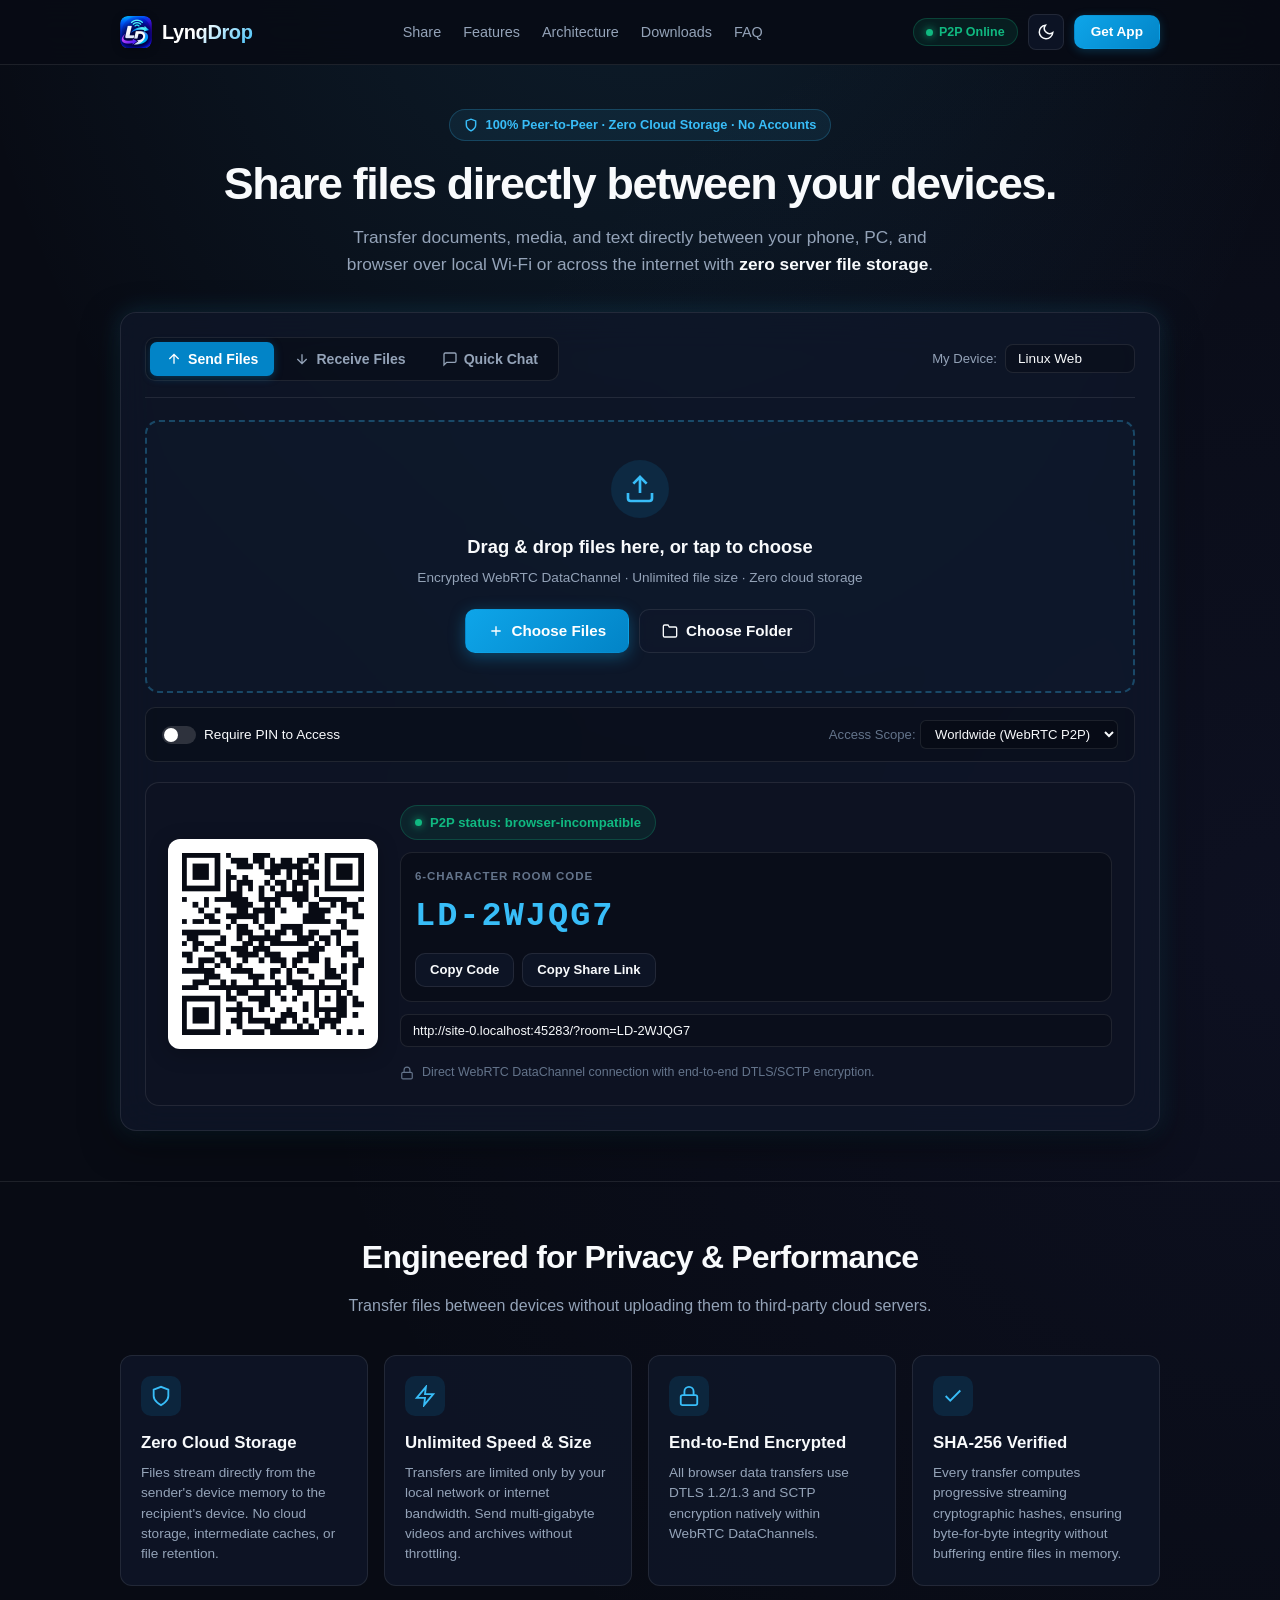
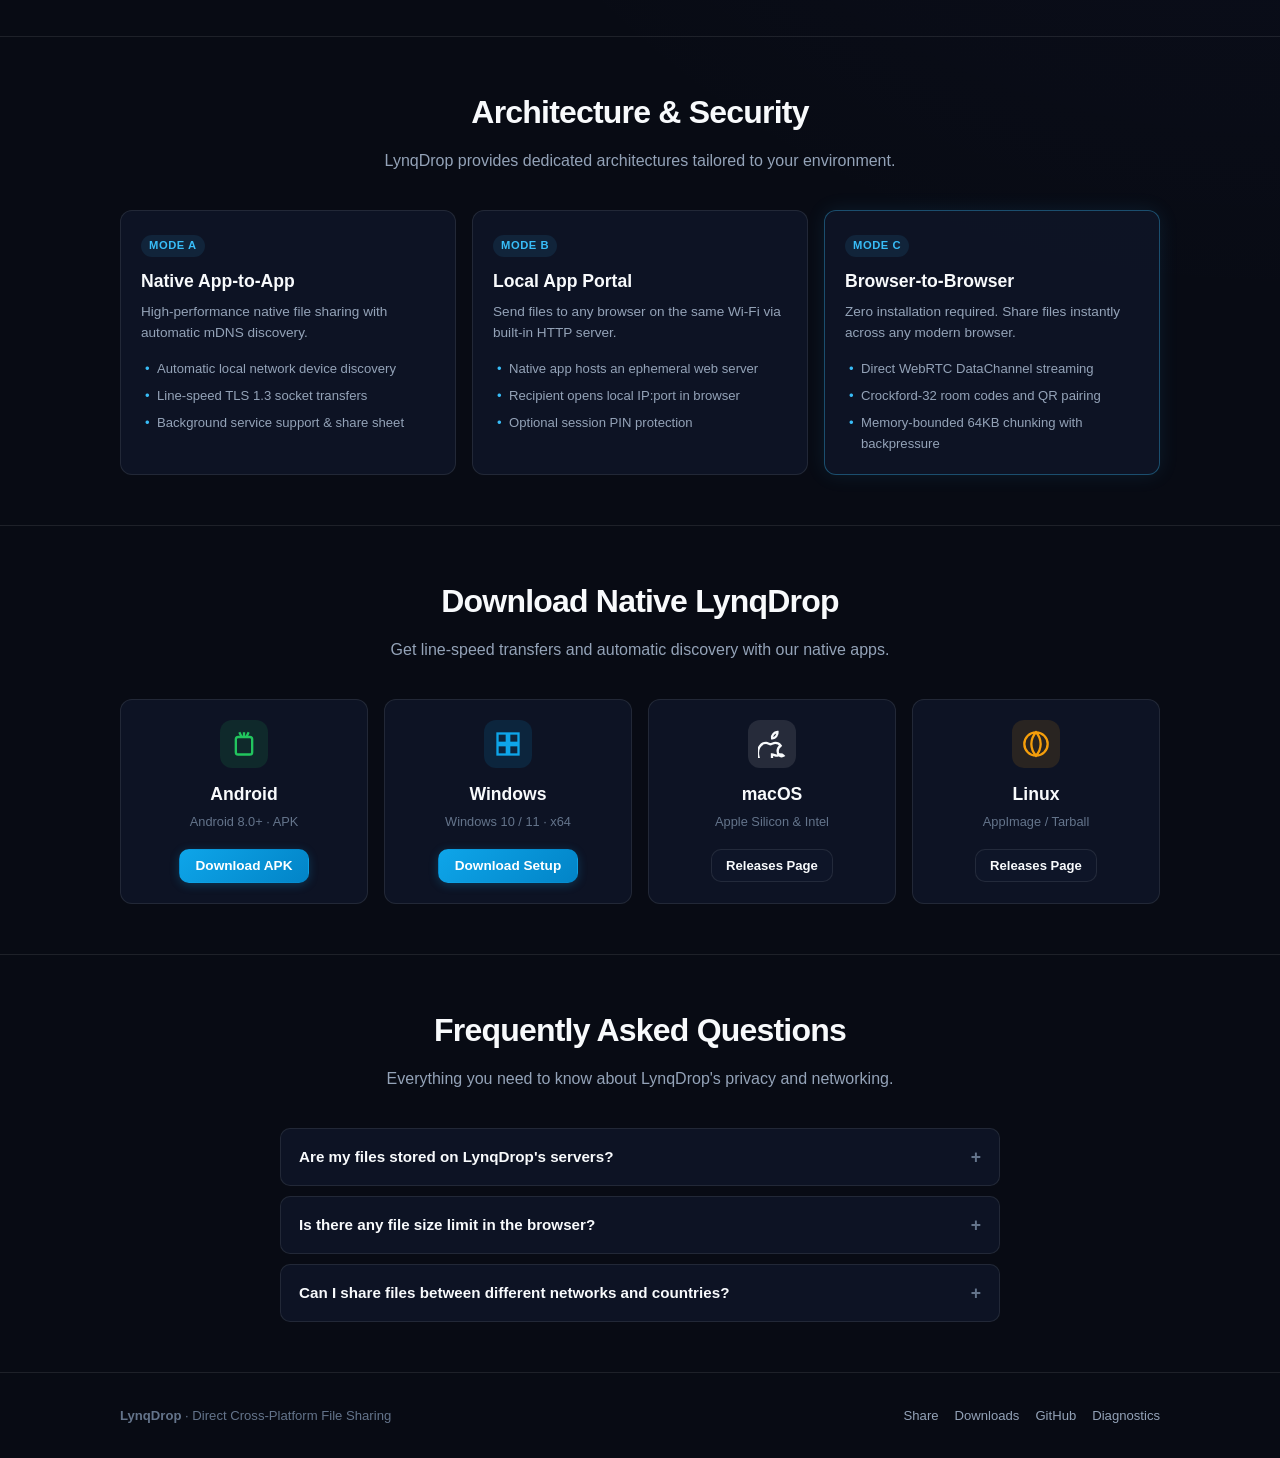
==== website/index.html @ 8dc8d441 "feat: line-speed Wi-Fi 128KB chunking with backpressure, native mobile WhatsApp header & touch-actio" ====
<!DOCTYPE html>
<html lang="en" data-theme="dark">
<head>
  <meta charset="UTF-8">
  <meta name="viewport" content="width=device-width, initial-scale=1.0, maximum-scale=1.0, user-scalable=no">
  <title>LynqDrop - Fast, Private Local &amp; Browser File Sharing</title>
  <meta name="description" content="LynqDrop provides direct, end-to-end encrypted file sharing across Android, Windows, macOS, Linux, and any web browser. Zero cloud storage, zero accounts, and unlimited transfer speed.">
  <meta name="keywords" content="file sharing, WebRTC P2P, local file transfer, Android file share, Windows file transfer, browser file sharing, no install file transfer, LynqDrop">
  <link rel="canonical" href="https://lynqdrop.web.app/">

  <!-- Open Graph / Social Meta -->
  <meta property="og:type" content="website">
  <meta property="og:url" content="https://lynqdrop.web.app/">
  <meta property="og:title" content="LynqDrop - Fast, Private Local &amp; Browser File Sharing">
  <meta property="og:description" content="Direct device-to-device and browser-to-browser file sharing. Zero cloud storage, end-to-end encrypted DataChannels, zero accounts.">
  <meta property="og:image" content="https://lynqdrop.web.app/assets/lynqdrop_horizontal.png">

  <!-- Favicon & PWA -->
  <link rel="icon" type="image/x-icon" href="./assets/logo.ico">
  <link rel="icon" type="image/png" sizes="32x32" href="./assets/logo-32.png">
  <link rel="icon" type="image/png" sizes="16x16" href="./assets/logo-16.png">
  <link rel="apple-touch-icon" sizes="180x180" href="./assets/logo-256.png">
  <link rel="manifest" href="./manifest.webmanifest">
  <meta name="theme-color" content="#080b14">

  <link rel="stylesheet" href="./style.css?v=2.9.0">

  <script type="application/ld+json">
  {
    "@context": "https://schema.org",
    "@type": "SoftwareApplication",
    "name": "LynqDrop",
    "operatingSystem": "Android, Windows, macOS, Linux, Web",
    "applicationCategory": "UtilitiesApplication",
    "offers": {
      "@type": "Offer",
      "price": "0",
      "priceCurrency": "USD"
    },
    "description": "Fast, private file sharing across Android, Windows, macOS, Linux, and web browsers with zero cloud reliance."
  }
  </script>
</head>
<body>

  <!-- Site Navigation -->
  <header class="site-header">
    <div class="container nav-wrap">
      <a href="./" class="logo-link">
        <img src="./assets/logo-128.png" alt="LynqDrop Logo" class="logo-img">
        <span class="brand-name">LynqDrop</span>
      </a>
      
      <nav class="nav-menu">
        <ul class="nav-links">
          <li><a href="#sharing-hub">Share</a></li>
          <li><a href="#features">Features</a></li>
          <li><a href="#how-it-works">Architecture</a></li>
          <li><a href="#download">Downloads</a></li>
          <li><a href="#faq">FAQ</a></li>
        </ul>
      </nav>

      <div class="nav-actions">
        <button id="nav-diag-badge" class="nav-diag-pill" title="View Real-Time Connection Diagnostics">
          <span class="status-indicator"></span>
          <span id="nav-diag-text">P2P Online</span>
        </button>

        <button id="theme-toggle-btn" class="theme-btn" aria-label="Toggle Theme" title="Toggle Theme">
          <svg id="theme-icon" width="18" height="18" viewBox="0 0 24 24" fill="none" stroke="currentColor" stroke-width="2"><path d="M21 12.79A9 9 0 1 1 11.21 3 7 7 0 0 0 21 12.79z"/></svg>
        </button>

        <a href="#download" class="btn-primary-sm get-app-btn">Get App</a>
      </div>
    </div>
  </header>

  <main>
    <!-- Hero Section (Hidden automatically when joining a room via QR code/link on mobile) -->
    <section class="hero-section" id="hero-banner">
      <div class="container">
        <div class="hero-badge">
          <svg width="14" height="14" viewBox="0 0 24 24" fill="none" stroke="currentColor" stroke-width="2.5"><path d="M12 22s8-4 8-10V5l-8-3-8 3v7c0 6 8 10 8 10z"/></svg>
          <span>100% Peer-to-Peer · Zero Cloud Storage · No Accounts</span>
        </div>
        <h1>Share files directly between your devices.</h1>
        <p class="hero-subtitle">
          Transfer documents, media, and text directly between your phone, PC, and browser over local Wi-Fi or across the internet with <strong>zero server file storage</strong>.
        </p>
      </div>
    </section>

    <!-- Main File Sharing Studio (Single Unified Experience) -->
    <section class="workspace-section container" id="sharing-hub">
      <div class="workspace-card">
        
        <!-- Mobile Native App Handoff Banner -->
        <div id="mobile-app-banner" class="mobile-app-banner" style="display: none;">
          <div class="app-banner-content">
            <span class="app-banner-emoji">📲</span>
            <div class="app-banner-info">
              <span class="app-banner-title">LynqDrop Native App</span>
              <span class="app-banner-sub">Open directly in app for fastest hardware speed</span>
            </div>
          </div>
          <a id="btn-open-in-app" href="#" class="btn-app-open">Open App</a>
        </div>

        <!-- Live Cross-Platform Auto-Detection Connection Badge -->
        <div id="platform-connection-card" class="platform-connection-card" style="display: none;">
          <div class="platform-entity local-entity">
            <span class="entity-icon" id="local-entity-icon">💻</span>
            <div class="entity-meta">
              <span class="entity-name" id="local-entity-name">My Device</span>
              <span class="entity-type" id="local-entity-type">Web Browser</span>
            </div>
          </div>
          <div class="platform-bridge">
            <span class="bridge-status-line"></span>
            <span class="bridge-badge" id="bridge-badge">🔒 Direct P2P Encrypted</span>
          </div>
          <div class="platform-entity remote-entity">
            <span class="entity-icon" id="remote-entity-icon">📱</span>
            <div class="entity-meta">
              <span class="entity-name" id="remote-entity-name">Remote Peer</span>
              <span class="entity-type" id="remote-entity-type">Detecting...</span>
            </div>
          </div>
        </div>

        <!-- Primary Action Navigation (Send / Receive / Quick Text) -->
        <div class="subview-bar">
          <div class="subview-buttons">
            <button type="button" class="subview-btn active" id="subview-btn-send" onclick="switchBrowserShareSubView('send')">
              <svg width="16" height="16" viewBox="0 0 24 24" fill="none" stroke="currentColor" stroke-width="2"><path d="M12 19V5M5 12l7-7 7 7"/></svg>
              <span>Send Files</span>
            </button>
            <button type="button" class="subview-btn" id="subview-btn-receive" onclick="switchBrowserShareSubView('receive')">
              <svg width="16" height="16" viewBox="0 0 24 24" fill="none" stroke="currentColor" stroke-width="2"><path d="M12 5v14M5 12l7 7 7-7"/></svg>
              <span>Receive Files</span>
            </button>
            <button type="button" class="subview-btn" id="subview-btn-text" onclick="switchBrowserShareSubView('text')">
              <svg width="16" height="16" viewBox="0 0 24 24" fill="none" stroke="currentColor" stroke-width="2"><path d="M21 15a2 2 0 0 1-2 2H7l-4 4V5a2 2 0 0 1 2-2h14a2 2 0 0 1 2 2z"/></svg>
              <span>Quick Chat</span>
            </button>
          </div>
          
          <div class="device-alias-group">
            <label for="my-device-alias">My Device:</label>
            <input type="text" id="my-device-alias" class="alias-input" placeholder="Device Name" maxlength="24">
          </div>
        </div>

        <!-- =================================================================== -->
        <!-- TAB 1: SEND FILES                                                  -->
        <!-- =================================================================== -->
        <div id="subview-card-send" class="subview-card active">
          
          <!-- Dropzone -->
          <div id="web-dropzone" class="dropzone-area">
            <input type="file" id="web-file-input" multiple style="display:none;">
            <input type="file" id="web-folder-input" webkitdirectory directory multiple style="display:none;">
            
            <div class="dropzone-icon-circle">
              <svg width="32" height="32" viewBox="0 0 24 24" fill="none" stroke="currentColor" stroke-width="2"><path d="M21 15v4a2 2 0 0 1-2 2H5a2 2 0 0 1-2-2v-4"/><polyline points="17 8 12 3 7 8"/><line x1="12" y1="3" x2="12" y2="15"/></svg>
            </div>
            <h3 class="dropzone-title">Drag &amp; drop files here, or tap to choose</h3>
            <p class="dropzone-desc">Encrypted WebRTC DataChannel · Unlimited file size · Zero cloud storage</p>
            
            <div class="dropzone-actions-row">
              <button type="button" class="btn-primary" onclick="document.getElementById('web-file-input').click()">
                <svg width="16" height="16" viewBox="0 0 24 24" fill="none" stroke="currentColor" stroke-width="2"><path d="M12 5v14M5 12h14"/></svg>
                Choose Files
              </button>
              <button type="button" class="btn-secondary" onclick="document.getElementById('web-folder-input').click()">
                <svg width="16" height="16" viewBox="0 0 24 24" fill="none" stroke="currentColor" stroke-width="2"><path d="M22 19a2 2 0 0 1-2 2H4a2 2 0 0 1-2-2V5a2 2 0 0 1 2-2h5l2 3h9a2 2 0 0 1 2 2z"/></svg>
                Choose Folder
              </button>
            </div>
          </div>

          <!-- Room Security & Access Controls -->
          <div class="room-security-card">
            <div class="security-controls-row">
              <div class="security-toggle-group">
                <label class="switch-label">
                  <input type="checkbox" id="toggle-require-pin">
                  <span class="switch-slider"></span>
                  <span class="switch-text">Require PIN to Access</span>
                </label>
                <div id="pin-input-container" style="display: none; margin-left: 10px;">
                  <input type="text" id="input-sender-pin" class="pin-textbox" placeholder="PIN (4 digits)" maxlength="6">
                </div>
              </div>

              <div class="scope-select-group">
                <label for="select-room-scope" style="font-size: 0.82rem; color: var(--text-muted);">Access Scope:</label>
                <select id="select-room-scope" class="scope-dropdown">
                  <option value="global">Worldwide (WebRTC P2P)</option>
                  <option value="local">Local Wi-Fi Only</option>
                </select>
              </div>
            </div>
          </div>

          <!-- Selected Files List -->
          <div id="selected-files-card" class="selected-files-container" style="display: none;">
            <div class="files-header-row">
              <h4 style="font-size: 0.95rem; font-weight: 700;">Files Ready to Share (<span id="selected-files-count">0</span>)</h4>
              <div style="display: flex; gap: 8px; align-items: center;">
                <span id="selected-files-total-size" class="badge-size">0 B</span>
                <button type="button" class="btn-secondary-sm" onclick="document.getElementById('web-file-input').click()">+ Add</button>
                <button type="button" class="btn-secondary-sm" id="btn-clear-selected-files">Clear</button>
              </div>
            </div>
            <div id="selected-files-list" class="selected-files-list"></div>
          </div>

          <!-- Active Sharing Room Code & QR -->
          <div id="sharing-room-card" class="sharing-room-container">
            <div class="room-grid">
              <div class="qr-canvas-wrapper" id="room-qr-holder">
                <!-- QR Code Rendered Here -->
              </div>
              <div class="room-info-column">
                <div class="connection-status-pill">
                  <span class="status-indicator"></span>
                  <span id="room-status-label">Room Active · Waiting for Receiver</span>
                </div>
                
                <div class="room-code-display-box">
                  <span class="code-header-text">6-CHARACTER ROOM CODE</span>
                  <div class="code-value" id="room-code-display">LD-------</div>
                  <div style="display: flex; gap: 8px; flex-wrap: wrap;">
                    <button type="button" class="btn-secondary-sm" id="btn-copy-code">Copy Code</button>
                    <button type="button" class="btn-secondary-sm" id="btn-copy-share-url">Copy Share Link</button>
                  </div>
                </div>

                <div class="share-link-row">
                  <input type="text" id="share-url-field" readonly class="share-url-textbox">
                </div>
                
                <div class="security-notice">
                  <svg width="14" height="14" viewBox="0 0 24 24" fill="none" stroke="currentColor" stroke-width="2"><rect x="3" y="11" width="18" height="11" rx="2" ry="2"/><path d="M7 11V7a5 5 0 0 1 10 0v4"/></svg>
                  <span>Direct WebRTC DataChannel connection with end-to-end DTLS/SCTP encryption.</span>
                </div>
              </div>
            </div>
          </div>
        </div>

        <!-- =================================================================== -->
        <!-- TAB 2: RECEIVE FILES                                               -->
        <!-- =================================================================== -->
        <div id="subview-card-receive" class="subview-card" style="display: none;">
          <div class="receive-hero">
            <div class="receive-icon-circle">
              <svg width="32" height="32" viewBox="0 0 24 24" fill="none" stroke="currentColor" stroke-width="2"><path d="M21 15v4a2 2 0 0 1-2 2H5a2 2 0 0 1-2-2v-4"/><polyline points="7 10 12 15 17 10"/><line x1="12" y1="15" x2="12" y2="3"/></svg>
            </div>
            
            <h3 class="receive-heading" id="receive-heading-text">Receive Files Directly</h3>
            <p class="receive-desc" id="receive-desc-text">Enter the 6-character room code from the sender, or scan their QR code to connect automatically.</p>
            
            <div class="room-input-row" id="room-input-container">
              <input type="text" id="input-join-room-code" placeholder="ENTER ROOM CODE (E.G. LD-8492)" maxlength="12" autocomplete="off" autocapitalize="characters" class="room-code-textbox">
              <button type="button" class="btn-primary" id="btn-join-room">
                Connect &amp; Receive ➔
              </button>
            </div>

            <!-- PIN Challenge Box (Only shown if sender required PIN) -->
            <div id="pin-challenge-card" class="pin-challenge-box" style="display: none;">
              <svg width="24" height="24" viewBox="0 0 24 24" fill="none" stroke="currentColor" stroke-width="2" style="color: var(--accent-warn); margin-bottom: 8px;"><rect x="3" y="11" width="18" height="11" rx="2" ry="2"/><path d="M7 11V7a5 5 0 0 1 10 0v4"/></svg>
              <h4>This room requires a PIN</h4>
              <p style="font-size: 0.85rem; color: var(--text-secondary); margin-bottom: 12px;">Enter the 4-digit PIN provided by the sender to unlock files:</p>
              <div style="display: flex; gap: 8px; justify-content: center;">
                <input type="password" id="input-verify-pin" class="pin-textbox" placeholder="PIN" maxlength="6" style="width: 120px; text-align: center; font-size: 1.1rem; letter-spacing: 0.2em;">
                <button type="button" class="btn-primary-sm" id="btn-submit-pin">Unlock</button>
              </div>
              <div id="pin-error-text" style="display:none; color: var(--accent-danger); font-size: 0.8rem; margin-top: 8px;"></div>
            </div>

            <!-- Connection Status -->
            <div id="receive-status-box" class="connection-status-pill" style="display: none; margin: 14px auto;">
              <span class="status-indicator"></span>
              <span id="receive-status-text">Connecting to sender...</span>
            </div>

            <!-- Incoming Acceptance Card -->
            <div id="incoming-accept-card" class="incoming-approval-card" style="display: none;">
              <div class="approval-header">
                <svg width="20" height="20" viewBox="0 0 24 24" fill="none" stroke="currentColor" stroke-width="2"><circle cx="12" cy="12" r="10"/><polyline points="12 6 12 12 14 14"/></svg>
                <h4>Incoming Transfer Ready</h4>
              </div>
              <div class="approval-body">
                <p>From: <strong id="incoming-sender-alias">Nearby Device</strong></p>
                <p id="incoming-files-summary">Loading file details...</p>
              </div>
              <div class="approval-actions">
                <button type="button" class="btn-danger" id="btn-reject-transfer">Decline</button>
                <button type="button" class="btn-primary" id="btn-accept-transfer">Accept &amp; Download ➔</button>
              </div>
            </div>

            <!-- Unified Local Device IP Connector (Mode B LAN Integrated) -->
            <div class="lan-toggle-area">
              <button type="button" class="btn-link" id="btn-toggle-lan-mode">
                <svg width="14" height="14" viewBox="0 0 24 24" fill="none" stroke="currentColor" stroke-width="2"><rect x="2" y="2" width="20" height="8" rx="2" ry="2"/><rect x="2" y="14" width="20" height="8" rx="2" ry="2"/><line x1="6" y1="6" x2="6.01" y2="6"/><line x1="6" y1="18" x2="6.01" y2="18"/></svg>
                Connect to Local LynqDrop App IP (LAN)
              </button>

              <div id="lan-direct-card" class="lan-direct-box" style="display: none;">
                <p style="font-size: 0.82rem; color: var(--text-secondary); margin-bottom: 10px;">Enter IP:Port shown under "Web Share" in the native LynqDrop app:</p>
                <div class="lan-input-row">
                  <input type="text" id="lan-target-host" class="portal-textbox" placeholder="e.g. 192.168.1.18:53317">
                  <button type="button" class="btn-secondary-sm" id="btn-lan-connect">Open Portal</button>
                </div>
              </div>
            </div>

          </div>
        </div>

        <!-- =================================================================== -->
        <!-- TAB 3: QUICK CHAT & MESSENGER                                      -->
        <!-- =================================================================== -->
        <div id="subview-card-text" class="subview-card" style="display: none;">
          <div class="quick-text-box">
            <div class="quick-text-header">
              <svg width="24" height="24" viewBox="0 0 24 24" fill="none" stroke="#10b981" stroke-width="2"><path d="M21 15a2 2 0 0 1-2 2H7l-4 4V5a2 2 0 0 1 2-2h14a2 2 0 0 1 2 2z"/></svg>
              <div>
                <h4>WhatsApp-Style P2P Quick Chat</h4>
                <p>Real-time encrypted two-way chat, voice notes, photos, and file drops with zero server storage.</p>
              </div>
            </div>

            <!-- Chat Hub Actions when not yet connected -->
            <div id="quick-chat-launcher" class="quick-chat-launcher" style="display: flex; gap: 10px; margin: 16px 0; flex-wrap: wrap;">
              <button type="button" class="btn-primary" id="btn-start-chat-room" onclick="window.lynqdrop ? window.lynqdrop.createSenderRoom() : null" style="flex: 1; min-width: 180px;">
                <svg width="16" height="16" viewBox="0 0 24 24" fill="none" stroke="currentColor" stroke-width="2"><circle cx="12" cy="12" r="10"/><line x1="12" y1="8" x2="12" y2="16"/><line x1="8" y1="12" x2="16" y2="12"/></svg>
                <span>Start New Chat Room</span>
              </button>
              <button type="button" class="btn-secondary" id="btn-join-chat-tab" onclick="switchBrowserShareSubView('receive')" style="flex: 1; min-width: 180px;">
                <svg width="16" height="16" viewBox="0 0 24 24" fill="none" stroke="currentColor" stroke-width="2"><path d="M15 3h4a2 2 0 0 1 2 2v14a2 2 0 0 1-2 2h-4"/><polyline points="10 17 15 12 10 7"/><line x1="15" y1="12" x2="3" y2="12"/></svg>
                <span>Join with Room Code</span>
              </button>
            </div>

            <textarea id="quick-text-input" class="text-editor-area" placeholder="Type or paste text, links, or notes to send directly to your connected peer..."></textarea>
            <div class="quick-text-actions">
              <span id="quick-text-char-count">0 characters</span>
              <div style="display: flex; gap: 8px;">
                <button type="button" class="btn-secondary" id="btn-clear-quick-text">Clear</button>
                <button type="button" class="btn-primary" id="btn-send-quick-text">
                  <svg width="14" height="14" viewBox="0 0 24 24" fill="none" stroke="currentColor" stroke-width="2"><line x1="22" y1="2" x2="11" y2="13"/><polygon points="22 2 15 22 11 13 2 9 22 2"/></svg>
                  Send Direct Note
                </button>
              </div>
            </div>
            <div id="text-toast" style="display:none; margin-top: 12px; font-size: 0.85rem; color: var(--accent-green);"></div>
          </div>
        </div>

        <!-- =================================================================== -->
        <!-- LIVE TWO-WAY P2P WHATSAPP-STYLE CHAT & FILE DROP ROOM               -->
        <!-- =================================================================== -->
        <div id="p2p-live-room" class="p2p-live-room whatsapp-chat-theme" style="display: none;">
          <!-- WhatsApp Top Room Header -->
          <div class="live-room-topbar wa-topbar">
            <div class="peer-header-identity">
              <button type="button" class="btn-leave-room-mobile" id="btn-leave-live-room-arrow" title="Back / Exit Room">
                <svg width="20" height="20" viewBox="0 0 24 24" fill="none" stroke="currentColor" stroke-width="2.5"><path d="M19 12H5M12 19l-7-7 7-7"/></svg>
              </button>
              <div class="peer-avatar-circle" id="peer-avatar-circle">
                <span id="peer-avatar-icon">📱</span>
                <span class="live-status-dot"></span>
              </div>
              <div class="peer-header-details">
                <div class="peer-header-name" id="live-peer-name">Connecting...</div>
                <div class="peer-header-status" id="live-peer-status-text">online • Direct P2P Encrypted</div>
              </div>
            </div>

            <div class="wa-topbar-actions">
              <div class="room-identity-pill" id="live-room-badge" title="Tap to Copy Room Code">
                <span id="live-room-code-tag" class="room-code-tag">LD-------</span>
                <button type="button" class="btn-icon-copy" id="btn-live-copy-link" title="Copy Room Invite Link">
                  <svg width="13" height="13" viewBox="0 0 24 24" fill="none" stroke="currentColor" stroke-width="2"><rect x="9" y="9" width="13" height="13" rx="2" ry="2"/><path d="M5 15H4a2 2 0 0 1-2-2V4a2 2 0 0 1 2-2h9a2 2 0 0 1 2 2v1"/></svg>
                </button>
              </div>
              <button type="button" class="btn-leave-room" id="btn-leave-live-room" title="Disconnect & Exit Room">
                <svg width="14" height="14" viewBox="0 0 24 24" fill="none" stroke="currentColor" stroke-width="2"><path d="M9 21H5a2 2 0 0 1-2-2V5a2 2 0 0 1 2-2h4"/><polyline points="16 17 21 12 16 7"/><line x1="21" y1="12" x2="9" y2="12"/></svg>
                <span>Exit</span>
              </button>
            </div>
          </div>

          <!-- Chat & File Stream Window -->
          <div class="chat-feed-container wa-chat-wallpaper" id="chat-feed-container">
            <div class="chat-feed wa-feed" id="chat-messages-feed">
              <div class="chat-system-msg wa-system-pill">
                <svg width="14" height="14" viewBox="0 0 24 24" fill="none" stroke="currentColor" stroke-width="2"><rect x="3" y="11" width="18" height="11" rx="2" ry="2"/><path d="M7 11V7a5 5 0 0 1 10 0v4"/></svg>
                <span>🔒 Messages, voice notes, photos &amp; files are end-to-end encrypted with zero server storage.</span>
              </div>
            </div>
            
            <!-- Live Inline File Drop Overlay for the chat feed -->
            <div id="chat-drag-overlay" class="chat-drag-overlay" style="display: none;">
              <svg width="40" height="40" viewBox="0 0 24 24" fill="none" stroke="currentColor" stroke-width="2"><path d="M21 15v4a2 2 0 0 1-2 2H5a2 2 0 0 1-2-2v-4"/><polyline points="17 8 12 3 7 8"/><line x1="12" y1="3" x2="12" y2="15"/></svg>
              <span>Drop files here to send instantly</span>
            </div>
          </div>

          <!-- Inline Active Transfer Progress (Floating inside chat) -->
          <div id="live-transfer-bar" class="live-transfer-bar" style="display: none;">
            <div class="transfer-info-mini">
              <span id="live-transfer-label" class="transfer-label-mini">Transferring files...</span>
              <span id="live-transfer-stats" class="transfer-stats-mini">0% · 0.0 MB/s</span>
            </div>
            <div class="transfer-track-mini">
              <div id="live-transfer-fill" class="transfer-fill-mini" style="width: 0%;"></div>
            </div>
          </div>

          <!-- WhatsApp Media Attachment Popup Menu -->
          <div class="chat-attach-popup" id="chat-attach-popup" style="display: none;">
            <button type="button" class="attach-popup-item" id="popup-item-camera" title="Take Photo with Camera">
              <span class="popup-icon-wrap" style="background: linear-gradient(135deg, #ec4899, #f43f5e);">
                <svg width="18" height="18" viewBox="0 0 24 24" fill="none" stroke="#fff" stroke-width="2"><path d="M23 19a2 2 0 0 1-2 2H3a2 2 0 0 1-2-2V8a2 2 0 0 1 2-2h4l2-3h6l2 3h4a2 2 0 0 1 2 2z"/><circle cx="12" cy="13" r="4"/></svg>
              </span>
              <span>Camera</span>
            </button>
            <button type="button" class="attach-popup-item" id="popup-item-gallery" title="Choose Photos &amp; Videos from Device">
              <span class="popup-icon-wrap" style="background: linear-gradient(135deg, #a855f7, #6366f1);">
                <svg width="18" height="18" viewBox="0 0 24 24" fill="none" stroke="#fff" stroke-width="2"><rect x="3" y="3" width="18" height="18" rx="2" ry="2"/><circle cx="8.5" cy="8.5" r="1.5"/><polyline points="21 15 16 10 5 21"/></svg>
              </span>
              <span>Photos</span>
            </button>
            <button type="button" class="attach-popup-item" id="popup-item-file" title="Choose Documents &amp; Files from Device">
              <span class="popup-icon-wrap" style="background: linear-gradient(135deg, #0284c7, #2563eb);">
                <svg width="18" height="18" viewBox="0 0 24 24" fill="none" stroke="#fff" stroke-width="2"><path d="M14 2H6a2 2 0 0 0-2 2v16a2 2 0 0 0 2 2h12a2 2 0 0 0 2-2V8z"/><polyline points="14 2 14 8 20 8"/><line x1="16" y1="13" x2="8" y2="13"/><line x1="16" y1="17" x2="8" y2="17"/></svg>
              </span>
              <span>Document</span>
            </button>
            <button type="button" class="attach-popup-item" id="popup-item-folder" title="Choose Folder from Device">
              <span class="popup-icon-wrap" style="background: linear-gradient(135deg, #0d9488, #10b981);">
                <svg width="18" height="18" viewBox="0 0 24 24" fill="none" stroke="#fff" stroke-width="2"><path d="M22 19a2 2 0 0 1-2 2H4a2 2 0 0 1-2-2V5a2 2 0 0 1 2-2h5l2 3h9a2 2 0 0 1 2 2z"/></svg>
              </span>
              <span>Folder</span>
            </button>
          </div>

          <!-- Active Voice Recording Bar (When mic is recording) -->
          <div class="voice-recording-bar" id="live-voice-recorder-bar" style="display: none;">
            <div class="recording-indicator">
              <span class="rec-pulse-dot"></span>
              <span class="rec-timer" id="voice-timer-text">0:00</span>
            </div>
            <div class="rec-status-msg">Recording Voice Note...</div>
            <div class="rec-actions">
              <button type="button" class="btn-rec-cancel" id="btn-cancel-voice" title="Discard Voice Note">
                <svg width="18" height="18" viewBox="0 0 24 24" fill="none" stroke="currentColor" stroke-width="2"><polyline points="3 6 5 6 21 6"/><path d="M19 6v14a2 2 0 0 1-2 2H7a2 2 0 0 1-2-2V6m3 0V4a2 2 0 0 1 2-2h4a2 2 0 0 1 2 2v2"/></svg>
              </button>
              <button type="button" class="btn-rec-send" id="btn-send-voice" title="Send Voice Note">
                <svg width="18" height="18" viewBox="0 0 24 24" fill="none" stroke="currentColor" stroke-width="2"><line x1="22" y1="2" x2="11" y2="13"/><polygon points="22 2 15 22 11 13 2 9 22 2"/></svg>
              </button>
            </div>
          </div>

          <!-- WhatsApp Chat Input Bar -->
          <div class="chat-input-bar wa-input-bar" id="chat-input-bar">
            <!-- Hidden device input triggers -->
            <input type="file" id="chat-camera-input" accept="image/*" capture="environment" style="display: none;">
            <input type="file" id="chat-gallery-input" accept="image/*,video/*" multiple style="display: none;">
            <input type="file" id="chat-file-input" multiple style="display: none;">
            <input type="file" id="chat-folder-input" webkitdirectory directory multiple style="display: none;">

            <!-- Direct 1-tap Camera Button -->
            <button type="button" class="btn-chat-icon" id="btn-chat-camera" title="Take photo with camera">
              <svg width="20" height="20" viewBox="0 0 24 24" fill="none" stroke="currentColor" stroke-width="2"><path d="M23 19a2 2 0 0 1-2 2H3a2 2 0 0 1-2-2V8a2 2 0 0 1 2-2h4l2-3h6l2 3h4a2 2 0 0 1 2 2z"/><circle cx="12" cy="13" r="4"/></svg>
            </button>

            <!-- Attachment Menu Button -->
            <button type="button" class="btn-chat-icon" id="btn-chat-attach-menu" title="Attach photos, files, or folders">
              <svg width="20" height="20" viewBox="0 0 24 24" fill="none" stroke="currentColor" stroke-width="2"><path d="M21.44 11.05l-9.19 9.19a6 6 0 0 1-8.49-8.49l9.19-9.19a4 4 0 0 1 5.66 5.66l-9.2 9.19a2 2 0 0 1-2.83-2.83l8.49-8.48"/></svg>
            </button>

            <!-- Text Message Input -->
            <input type="text" id="chat-text-input" class="chat-textbox wa-textbox" placeholder="Type a message..." autocomplete="off">

            <!-- Direct 1-tap Voice Note / Audio Record Button -->
            <button type="button" class="btn-chat-icon btn-mic" id="btn-chat-mic" title="Record Voice Note">
              <svg width="20" height="20" viewBox="0 0 24 24" fill="none" stroke="currentColor" stroke-width="2"><path d="M12 1a3 3 0 0 0-3 3v8a3 3 0 0 0 6 0V4a3 3 0 0 0-3-3z"/><path d="M19 10v2a7 7 0 0 1-14 0v-2"/><line x1="12" y1="19" x2="12" y2="23"/><line x1="8" y1="23" x2="16" y2="23"/></svg>
            </button>

            <!-- Send Button -->
            <button type="button" class="btn-chat-send wa-send-btn" id="btn-chat-send" title="Send Message">
              <svg width="18" height="18" viewBox="0 0 24 24" fill="none" stroke="currentColor" stroke-width="2"><line x1="22" y1="2" x2="11" y2="13"/><polygon points="22 2 15 22 11 13 2 9 22 2"/></svg>
            </button>
          </div>
        </div>

        <!-- Room Ended Disconnection Banner -->
        <div id="room-ended-modal" class="room-ended-modal" style="display: none;">
          <div class="ended-card">
            <div class="ended-icon">⚠️</div>
            <h3>Room Session Terminated</h3>
            <p id="room-ended-reason">The host or connected peer closed the tab. All transfer memory was securely cleared.</p>
            <div style="display: flex; gap: 10px; justify-content: center; margin-top: 14px;">
              <button type="button" class="btn-primary" id="btn-rejoin-new-room">Start / Join New Room</button>
            </div>
          </div>
        </div>

        <!-- Active Transfer Monitor -->
        <div id="active-transfer-card" class="active-transfer-container" style="display: none;">
          <div class="monitor-header">
            <div style="overflow: hidden;">
              <div class="monitor-filename" id="monitor-file-name">Preparing transfer...</div>
              <div style="font-size: 0.82rem; color: var(--text-muted);" id="monitor-file-index">File 1 of 1</div>
            </div>
            <button type="button" class="btn-danger" id="btn-cancel-transfer" style="padding: 6px 14px; font-size: 0.82rem;">Cancel</button>
          </div>
          <div class="progress-track">
            <div class="progress-bar-fill" id="monitor-progress-bar"></div>
          </div>
          <div class="metrics-row">
            <span id="monitor-percent" style="font-weight: 700; color: var(--accent-cyan);">0%</span>
            <span id="monitor-speed">0.0 MB/s</span>
            <span id="monitor-bytes">0 B / 0 B</span>
            <span id="monitor-eta">Calculating ETA...</span>
          </div>
        </div>

        <!-- Transfer Completed Screen -->
        <div id="transfer-complete-card" class="transfer-complete-container" style="display: none;">
          <div class="complete-icon-circle">
            <svg width="32" height="32" viewBox="0 0 24 24" fill="none" stroke="#10b981" stroke-width="2.5"><polyline points="20 6 9 17 4 12"/></svg>
          </div>
          <h3>Transfer Complete</h3>
          <p id="complete-summary">Files transferred successfully over direct peer-to-peer WebRTC DataChannel.</p>
          <div id="completed-files-list" style="margin-bottom: 20px;"></div>
          <div>
            <button type="button" class="btn-primary" id="btn-reset-complete">Done</button>
          </div>
        </div>

      </div>
    </section>

    <!-- Features Section -->
    <section class="features-section" id="features">
      <div class="container">
        <div class="section-heading">
          <h2>Engineered for Privacy &amp; Performance</h2>
          <p>Transfer files between devices without uploading them to third-party cloud servers.</p>
        </div>
        <div class="features-grid">
          <div class="feature-card">
            <div class="feature-icon">
              <svg width="22" height="22" viewBox="0 0 24 24" fill="none" stroke="currentColor" stroke-width="2"><path d="M12 22s8-4 8-10V5l-8-3-8 3v7c0 6 8 10 8 10z"/></svg>
            </div>
            <h3>Zero Cloud Storage</h3>
            <p>Files stream directly from the sender's device memory to the recipient's device. No cloud storage, intermediate caches, or file retention.</p>
          </div>
          <div class="feature-card">
            <div class="feature-icon">
              <svg width="22" height="22" viewBox="0 0 24 24" fill="none" stroke="currentColor" stroke-width="2"><polygon points="13 2 3 14 12 14 11 22 21 10 12 10 13 2"/></svg>
            </div>
            <h3>Unlimited Speed &amp; Size</h3>
            <p>Transfers are limited only by your local network or internet bandwidth. Send multi-gigabyte videos and archives without throttling.</p>
          </div>
          <div class="feature-card">
            <div class="feature-icon">
              <svg width="22" height="22" viewBox="0 0 24 24" fill="none" stroke="currentColor" stroke-width="2"><rect x="3" y="11" width="18" height="11" rx="2" ry="2"/><path d="M7 11V7a5 5 0 0 1 10 0v4"/></svg>
            </div>
            <h3>End-to-End Encrypted</h3>
            <p>All browser data transfers use DTLS 1.2/1.3 and SCTP encryption natively within WebRTC DataChannels.</p>
          </div>
          <div class="feature-card">
            <div class="feature-icon">
              <svg width="22" height="22" viewBox="0 0 24 24" fill="none" stroke="currentColor" stroke-width="2"><polyline points="20 6 9 17 4 12"/></svg>
            </div>
            <h3>SHA-256 Verified</h3>
            <p>Every transfer computes progressive streaming cryptographic hashes, ensuring byte-for-byte integrity without buffering entire files in memory.</p>
          </div>
        </div>
      </div>
    </section>

    <!-- Architecture Section -->
    <section class="architecture-section" id="how-it-works">
      <div class="container">
        <div class="section-heading">
          <h2>Architecture &amp; Security</h2>
          <p>LynqDrop provides dedicated architectures tailored to your environment.</p>
        </div>
        <div class="architecture-grid">
          <div class="arch-card">
            <span class="arch-badge">Mode A</span>
            <h3>Native App-to-App</h3>
            <p>High-performance native file sharing with automatic mDNS discovery.</p>
            <ul class="arch-list">
              <li>Automatic local network device discovery</li>
              <li>Line-speed TLS 1.3 socket transfers</li>
              <li>Background service support &amp; share sheet</li>
            </ul>
          </div>
          <div class="arch-card">
            <span class="arch-badge">Mode B</span>
            <h3>Local App Portal</h3>
            <p>Send files to any browser on the same Wi-Fi via built-in HTTP server.</p>
            <ul class="arch-list">
              <li>Native app hosts an ephemeral web server</li>
              <li>Recipient opens local IP:port in browser</li>
              <li>Optional session PIN protection</li>
            </ul>
          </div>
          <div class="arch-card highlight">
            <span class="arch-badge">Mode C</span>
            <h3>Browser-to-Browser</h3>
            <p>Zero installation required. Share files instantly across any modern browser.</p>
            <ul class="arch-list">
              <li>Direct WebRTC DataChannel streaming</li>
              <li>Crockford-32 room codes and QR pairing</li>
              <li>Memory-bounded 64KB chunking with backpressure</li>
            </ul>
          </div>
        </div>
      </div>
    </section>

    <!-- Downloads Section -->
    <section class="downloads-section" id="download">
      <div class="container">
        <div class="section-heading">
          <h2>Download Native LynqDrop</h2>
          <p>Get line-speed transfers and automatic discovery with our native apps.</p>
        </div>
        <div class="downloads-grid">
          <div class="platform-card">
            <div class="platform-icon android">
              <svg width="28" height="28" viewBox="0 0 24 24" fill="none" stroke="currentColor" stroke-width="2"><rect x="5" y="6" width="14" height="15" rx="2"/><path d="M12 2v4M8 2l2 4M16 2l-2 4"/></svg>
            </div>
            <h3>Android</h3>
            <p>Android 8.0+ · APK</p>
            <div class="platform-actions">
              <a href="https://github.com/Tcode-Motion/lynqdrop/releases/latest" target="_blank" class="btn-primary-sm">Download APK</a>
            </div>
          </div>

          <div class="platform-card">
            <div class="platform-icon windows">
              <svg width="28" height="28" viewBox="0 0 24 24" fill="none" stroke="currentColor" stroke-width="2"><rect x="3" y="3" width="8" height="8"/><rect x="13" y="3" width="8" height="8"/><rect x="3" y="13" width="8" height="8"/><rect x="13" y="13" width="8" height="8"/></svg>
            </div>
            <h3>Windows</h3>
            <p>Windows 10 / 11 · x64</p>
            <div class="platform-actions">
              <a href="https://github.com/Tcode-Motion/lynqdrop/releases/latest" target="_blank" class="btn-primary-sm">Download Setup</a>
            </div>
          </div>

          <div class="platform-card">
            <div class="platform-icon macos">
              <svg width="28" height="28" viewBox="0 0 24 24" fill="none" stroke="currentColor" stroke-width="2"><path d="M12 20.94c1.5 0 2.75 1.06 4 1.06 1.2 0 2.3-.98 3.5-.98.78 0 1.54.34 2.22.98-3.02 1.6-4.9-1.2-4.9-3.9 0-3 2.5-4.5 2.6-4.6-1.5-2.1-3.7-2.4-4.5-2.4-1.9 0-3.3 1.1-4.2 1.1-.9 0-2.3-1.1-3.8-1.1-2.4 0-4.6 1.4-5.8 3.6-2.5 4.3-.6 10.7 1.8 14.2 1.2 1.7 2.6 3.6 4.4 3.5 1.8-.1 2.5-1.1 4.7-1.1z"/><path d="M15.5 5.5c.8-1 1.4-2.4 1.2-3.8-1.2.1-2.7.8-3.5 1.8-.7.8-1.3 2.2-1.1 3.6 1.4.1 2.7-.6 3.4-1.6z"/></svg>
            </div>
            <h3>macOS</h3>
            <p>Apple Silicon &amp; Intel</p>
            <div class="platform-actions">
              <a href="https://github.com/Tcode-Motion/lynqdrop/releases/latest" target="_blank" class="btn-secondary-sm">Releases Page</a>
            </div>
          </div>

          <div class="platform-card">
            <div class="platform-icon linux">
              <svg width="28" height="28" viewBox="0 0 24 24" fill="none" stroke="currentColor" stroke-width="2"><circle cx="12" cy="12" r="10"/><path d="M12 2a15.3 15.3 0 0 1 4 10 15.3 15.3 0 0 1-4 10 15.3 15.3 0 0 1-4-10 15.3 15.3 0 0 1 4-10z"/></svg>
            </div>
            <h3>Linux</h3>
            <p>AppImage / Tarball</p>
            <div class="platform-actions">
              <a href="https://github.com/Tcode-Motion/lynqdrop/releases/latest" target="_blank" class="btn-secondary-sm">Releases Page</a>
            </div>
          </div>
        </div>
      </div>
    </section>

    <!-- FAQ Section -->
    <section class="faq-section" id="faq">
      <div class="container">
        <div class="section-heading">
          <h2>Frequently Asked Questions</h2>
          <p>Everything you need to know about LynqDrop's privacy and networking.</p>
        </div>
        <div class="faq-list">
          <div class="faq-item">
            <div class="faq-question">
              <span>Are my files stored on LynqDrop's servers?</span>
              <span class="faq-toggle">+</span>
            </div>
            <div class="faq-answer">
              <p>No. LynqDrop enforces a strict zero server storage policy. Files transfer directly between sender and receiver devices through encrypted WebRTC DataChannels or direct TCP/TLS sockets. Our signaling servers only coordinate peer handshakes and never touch or store file content.</p>
            </div>
          </div>

          <div class="faq-item">
            <div class="faq-question">
              <span>Is there any file size limit in the browser?</span>
              <span class="faq-toggle">+</span>
            </div>
            <div class="faq-answer">
              <p>No. By streaming files in 64 KiB chunks using threshold backpressure flow control and direct-to-disk File System Access / OPFS sinks, LynqDrop can transfer large multi-gigabyte files without crashing your browser or exhausting memory.</p>
            </div>
          </div>

          <div class="faq-item">
            <div class="faq-question">
              <span>Can I share files between different networks and countries?</span>
              <span class="faq-toggle">+</span>
            </div>
            <div class="faq-answer">
              <p>Yes. When devices are not on the same local Wi-Fi, WebRTC uses STUN and automatic DTLS-encrypted TURN relay traversal to establish direct peer connections worldwide across NATs and firewalls.</p>
            </div>
          </div>
        </div>
      </div>
    </section>
  </main>

  <!-- Site Footer -->
  <footer class="site-footer">
    <div class="container footer-content">
      <div>
        <strong>LynqDrop</strong> · Direct Cross-Platform File Sharing
      </div>
      <div class="footer-links">
        <a href="#sharing-hub">Share</a>
        <a href="#download">Downloads</a>
        <a href="https://github.com/Tcode-Motion/lynqdrop" target="_blank">GitHub</a>
        <a href="#" id="footer-diag-link">Diagnostics</a>
      </div>
    </div>
  </footer>

  <!-- Real-Time Connection Diagnostics Modal -->
  <div class="diagnostics-modal-backdrop" id="connection-diagnostics-modal" style="display: none;">
    <div class="diagnostics-modal-content">
      <div class="diag-modal-header">
        <h3>Network &amp; P2P Diagnostics</h3>
        <button type="button" class="modal-close-btn" id="btn-close-diagnostics">&times;</button>
      </div>
      <div class="diag-modal-body">
        <div class="diag-summary-banner">
          <div class="diag-banner-item">
            <span class="diag-banner-label">Connection Mode</span>
            <span class="diag-status-pill status-ok" id="diag-connection-mode-badge">Direct P2P (DataChannel)</span>
          </div>
          <div class="diag-banner-item">
            <span class="diag-banner-label">Signaling Status</span>
            <span class="diag-status-pill status-ok" id="diag-signaling-status">Connected</span>
          </div>
          <div class="diag-banner-item">
            <span class="diag-banner-label">WebRTC API</span>
            <span class="diag-status-pill status-ok" id="diag-webrtc">Supported</span>
          </div>
          <div class="diag-banner-item">
            <span class="diag-banner-label">DataChannel API</span>
            <span class="diag-status-pill status-ok" id="diag-datachannel">Supported</span>
          </div>
        </div>

        <div class="diag-details-grid">
          <div class="diag-card">
            <h4>Security &amp; Protocol</h4>
            <div class="diag-row"><span>Context Security:</span> <strong id="diag-secure">HTTPS Secure</strong></div>
            <div class="diag-row"><span>Integrity Verification:</span> <strong id="diag-crypto">Web Crypto SHA-256</strong></div>
            <div class="diag-row"><span>Network State:</span> <strong id="diag-network">Online</strong></div>
          </div>
          <div class="diag-card">
            <h4>DataChannel Configuration</h4>
            <div class="diag-row"><span>Chunk Size:</span> <strong>64 KiB Binary</strong></div>
            <div class="diag-row"><span>Backpressure Pause:</span> <strong>1 MiB Threshold</strong></div>
            <div class="diag-row"><span>Backpressure Resume:</span> <strong>256 KiB Threshold</strong></div>
          </div>
        </div>

        <div class="diag-card" style="margin-bottom: 0;">
          <h4>Active ICE Candidate Details</h4>
          <div class="diag-row"><span>Local ICE:</span> <code id="diag-local-candidate" style="font-size: 0.78rem;">host (gathering)</code></div>
          <div class="diag-row"><span>Remote ICE:</span> <code id="diag-remote-candidate" style="font-size: 0.78rem;">none</code></div>
        </div>
      </div>
      <div class="diag-modal-footer">
        <button type="button" class="btn-secondary-sm" id="btn-refresh-diagnostics">Re-check Environment</button>
        <button type="button" class="btn-primary-sm" id="btn-close-diagnostics-footer">Close</button>
      </div>
    </div>
  </div>

  <!-- Scripts (Versioned for Instant Cache Busting) -->
  <script src="./peerjs.min.js?v=2.6.0"></script>
  <script src="./qrcode.min.js?v=2.7.4"></script>
  <script src="./app.js?v=2.9.0"></script>
</body>
</html>
---- website/style.css ----
/* =========================================================================
   LynqDrop Ultra-Modern Mobile-First Design System
   Sleek Dark Theme by Default · High Precision Mobile UX · Touch Optimized
   ========================================================================= */

:root {
  --font-family: -apple-system, BlinkMacSystemFont, "Segoe UI", Roboto, "Helvetica Neue", Arial, sans-serif;
  --bg-primary: #080b14;
  --bg-secondary: #0d1222;
  --bg-card: rgba(15, 23, 42, 0.75);
  --bg-card-hover: rgba(30, 41, 59, 0.8);
  --bg-card-active: rgba(30, 41, 59, 0.95);
  --border-color: rgba(255, 255, 255, 0.09);
  --border-hover: rgba(255, 255, 255, 0.18);
  --border-focus: #0ea5e9;
  --text-main: #f8fafc;
  --text-secondary: #94a3b8;
  --text-muted: #64748b;
  --accent-blue: #0284c7;
  --accent-cyan: #38bdf8;
  --accent-indigo: #6366f1;
  --accent-green: #10b981;
  --accent-danger: #f43f5e;
  --accent-warn: #f59e0b;
  --card-radius: 16px;
  --btn-radius: 10px;
  --transition: all 0.22s cubic-bezier(0.16, 1, 0.3, 1);
  --shadow-sm: 0 4px 16px rgba(0, 0, 0, 0.35);
  --shadow-md: 0 12px 36px rgba(0, 0, 0, 0.5);
  --shadow-glow: 0 0 24px rgba(56, 189, 248, 0.18);
}

[data-theme="light"] {
  --bg-primary: #f8fafc;
  --bg-secondary: #ffffff;
  --bg-card: rgba(255, 255, 255, 0.9);
  --bg-card-hover: #f1f5f9;
  --bg-card-active: #e2e8f0;
  --border-color: rgba(0, 0, 0, 0.08);
  --border-hover: rgba(0, 0, 0, 0.16);
  --border-focus: #0284c7;
  --text-main: #0f172a;
  --text-secondary: #475569;
  --text-muted: #94a3b8;
  --shadow-sm: 0 4px 16px rgba(0, 0, 0, 0.06);
  --shadow-md: 0 12px 36px rgba(0, 0, 0, 0.09);
  --shadow-glow: 0 0 24px rgba(2, 132, 199, 0.12);
}

* {
  box-sizing: border-box;
  margin: 0;
  padding: 0;
  -webkit-tap-highlight-color: transparent;
}

html {
  scroll-behavior: smooth;
  font-size: 16px;
}

body {
  font-family: var(--font-family);
  background-color: var(--bg-primary);
  color: var(--text-main);
  line-height: 1.6;
  overflow-x: hidden;
  transition: background-color 0.25s ease, color 0.25s ease;
  background-image: 
    radial-gradient(ellipse 80% 50% at 50% -10%, rgba(56, 189, 248, 0.12), transparent 70%),
    radial-gradient(circle at 100% 30%, rgba(99, 102, 241, 0.06), transparent 40%);
  background-repeat: no-repeat;
  min-height: 100vh;
}

[data-theme="light"] body {
  background-image: 
    radial-gradient(ellipse 80% 50% at 50% -10%, rgba(14, 165, 233, 0.08), transparent 70%),
    radial-gradient(circle at 100% 30%, rgba(99, 102, 241, 0.04), transparent 40%);
}

body.qr-joined #hero-banner {
  display: none !important;
}

a {
  color: var(--accent-cyan);
  text-decoration: none;
  transition: var(--transition);
}

a:hover {
  color: var(--accent-blue);
}

.container {
  max-width: 1080px;
  margin: 0 auto;
  padding: 0 20px;
}

/* =========================================================================
   Buttons & Core Controls
   ========================================================================= */
.btn-primary, .btn-secondary, .btn-danger, .btn-secondary-sm, .btn-primary-sm, .btn-link {
  display: inline-flex;
  align-items: center;
  justify-content: center;
  gap: 8px;
  font-family: inherit;
  font-size: 0.95rem;
  font-weight: 600;
  padding: 12px 22px;
  border-radius: var(--btn-radius);
  cursor: pointer;
  transition: var(--transition);
  border: 1px solid transparent;
  text-decoration: none;
  line-height: 1.2;
}

.btn-primary {
  background: linear-gradient(135deg, #0ea5e9 0%, #0284c7 100%);
  color: #ffffff !important;
  box-shadow: 0 4px 16px rgba(14, 165, 233, 0.35);
}

.btn-primary:hover, .btn-primary:active {
  background: linear-gradient(135deg, #38bdf8 0%, #0369a1 100%);
  transform: translateY(-1px);
  box-shadow: 0 6px 22px rgba(14, 165, 233, 0.45);
}

.btn-primary-sm {
  padding: 8px 16px;
  font-size: 0.85rem;
  background: linear-gradient(135deg, #0ea5e9 0%, #0284c7 100%);
  color: #ffffff !important;
  box-shadow: 0 2px 10px rgba(14, 165, 233, 0.25);
}

.btn-primary-sm:hover, .btn-primary-sm:active {
  transform: translateY(-1px);
  box-shadow: 0 4px 14px rgba(14, 165, 233, 0.35);
}

.btn-secondary {
  background: var(--bg-card);
  border: 1px solid var(--border-color);
  color: var(--text-main) !important;
  backdrop-filter: blur(8px);
}

.btn-secondary:hover, .btn-secondary:active {
  background: var(--bg-card-hover);
  border-color: var(--border-hover);
  transform: translateY(-1px);
}

.btn-secondary-sm {
  padding: 8px 14px;
  font-size: 0.82rem;
  background: var(--bg-card);
  border: 1px solid var(--border-color);
  color: var(--text-main) !important;
}

.btn-secondary-sm:hover, .btn-secondary-sm:active {
  background: var(--bg-card-hover);
  border-color: var(--border-hover);
}

.btn-danger {
  background: rgba(244, 63, 94, 0.12);
  border: 1px solid rgba(244, 63, 94, 0.3);
  color: var(--accent-danger) !important;
}

.btn-danger:hover, .btn-danger:active {
  background: var(--accent-danger);
  color: #ffffff !important;
}

.btn-link {
  background: transparent;
  border: none;
  color: var(--accent-cyan);
  font-size: 0.85rem;
  font-weight: 500;
  padding: 6px 0;
  text-decoration: underline;
  cursor: pointer;
}

.btn-link:hover {
  color: var(--accent-blue);
}

/* =========================================================================
   Header & Navigation
   ========================================================================= */
header.site-header {
  position: sticky;
  top: 0;
  z-index: 100;
  background: rgba(8, 11, 20, 0.85);
  backdrop-filter: blur(18px);
  -webkit-backdrop-filter: blur(18px);
  border-bottom: 1px solid var(--border-color);
  transition: var(--transition);
}

[data-theme="light"] header.site-header {
  background: rgba(255, 255, 255, 0.9);
}

.nav-wrap {
  display: flex;
  align-items: center;
  justify-content: space-between;
  height: 64px;
}

.logo-link {
  display: flex;
  align-items: center;
  gap: 10px;
  text-decoration: none;
}

.logo-img {
  width: 32px;
  height: 32px;
  border-radius: 8px;
  box-shadow: 0 2px 8px rgba(0, 0, 0, 0.3);
}

.brand-name {
  font-size: 1.25rem;
  font-weight: 800;
  letter-spacing: -0.02em;
  background: linear-gradient(135deg, #ffffff 40%, var(--accent-cyan) 100%);
  -webkit-background-clip: text;
  -webkit-text-fill-color: transparent;
}

[data-theme="light"] .brand-name {
  background: linear-gradient(135deg, #0f172a 40%, #0284c7 100%);
  -webkit-background-clip: text;
  -webkit-text-fill-color: transparent;
}

.nav-menu {
  display: flex;
  align-items: center;
}

.nav-links {
  display: flex;
  list-style: none;
  gap: 22px;
}

.nav-links a {
  color: var(--text-secondary);
  font-size: 0.9rem;
  font-weight: 500;
}

.nav-links a:hover {
  color: var(--text-main);
}

.nav-actions {
  display: flex;
  align-items: center;
  gap: 10px;
}

.nav-diag-pill {
  display: inline-flex;
  align-items: center;
  gap: 6px;
  padding: 6px 12px;
  border-radius: 9999px;
  background: rgba(16, 185, 129, 0.1);
  border: 1px solid rgba(16, 185, 129, 0.25);
  color: var(--accent-green);
  font-size: 0.78rem;
  font-weight: 600;
  cursor: pointer;
  transition: var(--transition);
  white-space: nowrap;
}

.nav-diag-pill:hover {
  background: rgba(16, 185, 129, 0.18);
}

.status-indicator {
  width: 7px;
  height: 7px;
  border-radius: 50%;
  background: #10b981;
  box-shadow: 0 0 8px #10b981;
  animation: pulse-dot 2s infinite ease-in-out;
}

@keyframes pulse-dot {
  0%, 100% { opacity: 1; transform: scale(1); }
  50% { opacity: 0.4; transform: scale(0.85); }
}

.theme-btn {
  background: var(--bg-card);
  border: 1px solid var(--border-color);
  color: var(--text-main);
  border-radius: 8px;
  width: 36px;
  height: 36px;
  display: inline-flex;
  align-items: center;
  justify-content: center;
  cursor: pointer;
  transition: var(--transition);
}

.theme-btn:hover {
  background: var(--bg-card-hover);
  border-color: var(--border-hover);
}

/* =========================================================================
   Hero Section
   ========================================================================= */
.hero-section {
  padding: 44px 0 20px 0;
  text-align: center;
  transition: var(--transition);
}

.hero-badge {
  display: inline-flex;
  align-items: center;
  gap: 8px;
  padding: 5px 14px;
  border-radius: 9999px;
  background: rgba(56, 189, 248, 0.08);
  border: 1px solid rgba(56, 189, 248, 0.22);
  color: var(--accent-cyan);
  font-size: 0.8rem;
  font-weight: 600;
  margin-bottom: 16px;
}

.hero-section h1 {
  font-size: 2.8rem;
  font-weight: 800;
  line-height: 1.18;
  letter-spacing: -0.03em;
  margin-bottom: 14px;
  color: var(--text-main);
}

.hero-subtitle {
  max-width: 620px;
  margin: 0 auto;
  font-size: 1.08rem;
  color: var(--text-secondary);
  line-height: 1.55;
}

.hero-subtitle strong {
  color: var(--text-main);
}

/* =========================================================================
   Main File Sharing Studio (Workspace Card)
   ========================================================================= */
.workspace-section {
  margin-top: 14px;
  margin-bottom: 50px;
}

.workspace-card {
  background: var(--bg-card);
  backdrop-filter: blur(20px);
  -webkit-backdrop-filter: blur(20px);
  border: 1px solid var(--border-color);
  border-radius: var(--card-radius);
  box-shadow: var(--shadow-md), var(--shadow-glow);
  padding: 24px;
  position: relative;
}

/* Subview Bar (Send / Receive / Text) */
.subview-bar {
  display: flex;
  justify-content: space-between;
  align-items: center;
  margin-bottom: 22px;
  flex-wrap: wrap;
  gap: 12px;
  padding-bottom: 16px;
  border-bottom: 1px solid var(--border-color);
}

.subview-buttons {
  display: flex;
  background: rgba(0, 0, 0, 0.25);
  border: 1px solid var(--border-color);
  border-radius: 10px;
  padding: 4px;
  gap: 4px;
}

[data-theme="light"] .subview-buttons {
  background: #f1f5f9;
}

.subview-btn {
  display: flex;
  align-items: center;
  gap: 6px;
  padding: 9px 16px;
  border: none;
  background: transparent;
  border-radius: 7px;
  color: var(--text-secondary);
  font-family: inherit;
  font-size: 0.88rem;
  font-weight: 600;
  cursor: pointer;
  transition: var(--transition);
  white-space: nowrap;
}

.subview-btn:hover {
  color: var(--text-main);
}

.subview-btn.active {
  background: var(--accent-blue);
  color: #ffffff;
  box-shadow: 0 2px 8px rgba(2, 132, 199, 0.35);
}

.device-alias-group {
  display: flex;
  align-items: center;
  gap: 8px;
  font-size: 0.82rem;
  color: var(--text-secondary);
}

.alias-input {
  background: rgba(0, 0, 0, 0.2);
  border: 1px solid var(--border-color);
  color: var(--text-main);
  padding: 6px 12px;
  border-radius: 8px;
  font-size: 0.85rem;
  font-family: inherit;
  outline: none;
  width: 130px;
  transition: var(--transition);
}

[data-theme="light"] .alias-input {
  background: #ffffff;
}

.alias-input:focus {
  border-color: var(--accent-cyan);
}

/* Dropzone Area */
.dropzone-area {
  border: 2px dashed rgba(56, 189, 248, 0.3);
  border-radius: 14px;
  padding: 38px 18px;
  text-align: center;
  background: rgba(56, 189, 248, 0.02);
  transition: var(--transition);
  cursor: pointer;
}

.dropzone-area:hover, .dropzone-area.dragover {
  border-color: var(--accent-cyan);
  background: rgba(56, 189, 248, 0.06);
  transform: translateY(-1px);
}

.dropzone-icon-circle {
  width: 58px;
  height: 58px;
  border-radius: 50%;
  background: rgba(14, 165, 233, 0.12);
  color: var(--accent-cyan);
  display: inline-flex;
  align-items: center;
  justify-content: center;
  margin-bottom: 14px;
  transition: var(--transition);
}

.dropzone-area:hover .dropzone-icon-circle {
  transform: scale(1.08);
  background: rgba(14, 165, 233, 0.2);
}

.dropzone-title {
  font-size: 1.15rem;
  font-weight: 700;
  margin-bottom: 6px;
  color: var(--text-main);
}

.dropzone-desc {
  font-size: 0.85rem;
  color: var(--text-secondary);
  margin-bottom: 20px;
}

.dropzone-actions-row {
  display: flex;
  justify-content: center;
  gap: 10px;
  flex-wrap: wrap;
}

/* Room Security Controls */
.room-security-card {
  margin-top: 14px;
  background: rgba(0, 0, 0, 0.2);
  border: 1px solid var(--border-color);
  border-radius: 10px;
  padding: 12px 16px;
}

[data-theme="light"] .room-security-card {
  background: #f8fafc;
}

.security-controls-row {
  display: flex;
  justify-content: space-between;
  align-items: center;
  flex-wrap: wrap;
  gap: 12px;
}

.security-toggle-group {
  display: flex;
  align-items: center;
}

.switch-label {
  display: flex;
  align-items: center;
  gap: 8px;
  cursor: pointer;
  user-select: none;
  font-size: 0.85rem;
  color: var(--text-main);
  font-weight: 500;
}

.switch-label input {
  display: none;
}

.switch-slider {
  width: 34px;
  height: 18px;
  background: rgba(255, 255, 255, 0.15);
  border-radius: 9999px;
  position: relative;
  transition: var(--transition);
}

[data-theme="light"] .switch-slider {
  background: #cbd5e1;
}

.switch-slider::before {
  content: "";
  position: absolute;
  width: 14px;
  height: 14px;
  left: 2px;
  top: 2px;
  background: #ffffff;
  border-radius: 50%;
  transition: var(--transition);
}

.switch-label input:checked + .switch-slider {
  background: var(--accent-blue);
}

.switch-label input:checked + .switch-slider::before {
  transform: translateX(16px);
}

.pin-textbox {
  background: rgba(0, 0, 0, 0.25);
  border: 1px solid var(--border-color);
  border-radius: 6px;
  padding: 5px 10px;
  color: var(--text-main);
  font-family: monospace, inherit;
  font-size: 0.85rem;
  outline: none;
  width: 110px;
}

[data-theme="light"] .pin-textbox {
  background: #ffffff;
}

.pin-textbox:focus {
  border-color: var(--accent-cyan);
}

.scope-dropdown {
  background: rgba(0, 0, 0, 0.25);
  border: 1px solid var(--border-color);
  color: var(--text-main);
  border-radius: 6px;
  padding: 5px 10px;
  font-size: 0.82rem;
  font-family: inherit;
  outline: none;
  cursor: pointer;
}

[data-theme="light"] .scope-dropdown {
  background: #ffffff;
}

/* Selected Files Queue */
.selected-files-container {
  margin-top: 18px;
  background: var(--bg-secondary);
  border: 1px solid var(--border-color);
  border-radius: 12px;
  padding: 16px;
}

.files-header-row {
  display: flex;
  justify-content: space-between;
  align-items: center;
  margin-bottom: 10px;
}

.badge-size {
  padding: 3px 8px;
  background: rgba(56, 189, 248, 0.12);
  border-radius: 9999px;
  color: var(--accent-cyan);
  font-size: 0.75rem;
  font-weight: 600;
}

.selected-files-list {
  display: flex;
  flex-direction: column;
  gap: 8px;
  max-height: 200px;
  overflow-y: auto;
}

.file-item-row {
  display: flex;
  align-items: center;
  justify-content: space-between;
  padding: 8px 12px;
  background: rgba(255, 255, 255, 0.03);
  border-radius: 8px;
  border: 1px solid var(--border-color);
}

.file-item-info {
  display: flex;
  align-items: center;
  gap: 10px;
  overflow: hidden;
}

.file-item-name {
  font-size: 0.88rem;
  font-weight: 500;
  color: var(--text-main);
  white-space: nowrap;
  overflow: hidden;
  text-overflow: ellipsis;
  max-width: 340px;
}

.file-item-size {
  font-size: 0.75rem;
  color: var(--text-muted);
}

.file-item-remove {
  background: transparent;
  border: none;
  color: var(--text-muted);
  cursor: pointer;
  padding: 4px;
  display: flex;
  align-items: center;
  transition: var(--transition);
}

.file-item-remove:hover {
  color: var(--accent-danger);
}

/* Sharing Room Code Card */
.sharing-room-container {
  margin-top: 20px;
  background: var(--bg-secondary);
  border: 1px solid var(--border-color);
  border-radius: 14px;
  padding: 22px;
}

.room-grid {
  display: grid;
  grid-template-columns: 210px 1fr;
  gap: 22px;
  align-items: center;
}

@media (max-width: 640px) {
  .room-grid {
    grid-template-columns: 1fr;
    text-align: center;
  }
}

.qr-canvas-wrapper {
  background: #ffffff;
  padding: 14px;
  border-radius: 12px;
  display: flex;
  align-items: center;
  justify-content: center;
  box-shadow: 0 4px 20px rgba(0, 0, 0, 0.25);
  margin: 0 auto;
}

.qr-canvas-wrapper img, .qr-canvas-wrapper canvas {
  display: block;
  max-width: 100%;
  height: auto;
}

.room-info-column {
  display: flex;
  flex-direction: column;
  gap: 12px;
}

.connection-status-pill {
  display: inline-flex;
  align-items: center;
  gap: 8px;
  padding: 6px 14px;
  border-radius: 9999px;
  background: rgba(16, 185, 129, 0.1);
  border: 1px solid rgba(16, 185, 129, 0.25);
  color: var(--accent-green);
  font-size: 0.82rem;
  font-weight: 600;
  width: fit-content;
}

.room-code-display-box {
  background: rgba(0, 0, 0, 0.25);
  border: 1px solid var(--border-color);
  border-radius: 12px;
  padding: clamp(10px, 3vw, 14px);
  max-width: 100%;
  box-sizing: border-box;
}

[data-theme="light"] .room-code-display-box {
  background: #f1f5f9;
}

.code-header-text {
  font-size: 0.72rem;
  text-transform: uppercase;
  letter-spacing: 0.08em;
  color: var(--text-muted);
  font-weight: 700;
  margin-bottom: 4px;
  display: block;
}

.code-value {
  font-size: clamp(1.4rem, 6vw, 2.1rem);
  font-weight: 800;
  letter-spacing: 0.06em;
  color: var(--accent-cyan);
  font-family: monospace, -apple-system;
  margin-bottom: 10px;
  word-break: break-all;
}

.share-link-row {
  display: flex;
  gap: 8px;
  flex-wrap: wrap;
}

.share-link-row button {
  flex: 1 1 120px;
}

.share-url-textbox {
  flex: 1;
  background: rgba(0, 0, 0, 0.2);
  border: 1px solid var(--border-color);
  border-radius: 8px;
  padding: 8px 12px;
  color: var(--text-main);
  font-size: 0.8rem;
  font-family: inherit;
  outline: none;
}

[data-theme="light"] .share-url-textbox {
  background: #ffffff;
}

.security-notice {
  display: flex;
  align-items: center;
  gap: 8px;
  font-size: 0.78rem;
  color: var(--text-muted);
  margin-top: 4px;
}

/* Receive Pane */
.receive-hero {
  text-align: center;
  max-width: 520px;
  margin: 10px auto;
}

.receive-icon-circle {
  width: 56px;
  height: 56px;
  border-radius: 50%;
  background: rgba(14, 165, 233, 0.12);
  color: var(--accent-cyan);
  display: inline-flex;
  align-items: center;
  justify-content: center;
  margin-bottom: 12px;
}

.receive-heading {
  font-size: 1.45rem;
  font-weight: 700;
  margin-bottom: 6px;
  color: var(--text-main);
}

.receive-desc {
  font-size: 0.9rem;
  color: var(--text-secondary);
  margin-bottom: 20px;
  line-height: 1.5;
}

.room-input-row {
  display: flex;
  gap: 8px;
  margin-bottom: 16px;
}

.room-code-textbox {
  flex: 1;
  background: rgba(0, 0, 0, 0.25);
  border: 2px solid var(--border-color);
  border-radius: 10px;
  padding: 12px 16px;
  font-size: 1.05rem;
  font-weight: 700;
  letter-spacing: 0.08em;
  color: var(--text-main);
  font-family: monospace, -apple-system;
  outline: none;
  transition: var(--transition);
  text-transform: uppercase;
  text-align: center;
}

[data-theme="light"] .room-code-textbox {
  background: #ffffff;
}

.room-code-textbox:focus {
  border-color: var(--accent-cyan);
  box-shadow: 0 0 16px rgba(56, 189, 248, 0.25);
}

/* PIN Challenge Box */
.pin-challenge-box {
  margin: 16px auto;
  background: var(--bg-secondary);
  border: 1px solid rgba(245, 158, 11, 0.35);
  border-radius: 12px;
  padding: 18px;
  max-width: 400px;
  text-align: center;
  box-shadow: 0 4px 18px rgba(0, 0, 0, 0.3);
}

.pin-challenge-box h4 {
  font-size: 1rem;
  font-weight: 700;
  color: var(--text-main);
  margin-bottom: 6px;
}

/* Incoming Approval Card */
.incoming-approval-card {
  margin-top: 18px;
  background: var(--bg-secondary);
  border: 1px solid rgba(56, 189, 248, 0.35);
  border-radius: 12px;
  padding: 18px;
  text-align: left;
  box-shadow: 0 4px 20px rgba(0, 0, 0, 0.3);
}

.approval-header {
  display: flex;
  align-items: center;
  gap: 10px;
  color: var(--accent-cyan);
  font-size: 1rem;
  font-weight: 700;
  margin-bottom: 10px;
}

.approval-body {
  font-size: 0.88rem;
  color: var(--text-secondary);
  margin-bottom: 14px;
  line-height: 1.5;
}

.approval-body strong {
  color: var(--text-main);
}

.approval-actions {
  display: flex;
  gap: 10px;
  justify-content: flex-end;
}

/* LAN Integrated Connector */
.lan-toggle-area {
  margin-top: 24px;
  padding-top: 16px;
  border-top: 1px solid var(--border-color);
}

.lan-direct-box {
  margin-top: 10px;
  background: rgba(0, 0, 0, 0.2);
  border: 1px solid var(--border-color);
  border-radius: 10px;
  padding: 14px;
  text-align: left;
}

.lan-input-row {
  display: flex;
  gap: 8px;
}

.portal-textbox {
  flex: 1;
  background: rgba(0, 0, 0, 0.25);
  border: 1px solid var(--border-color);
  border-radius: 8px;
  padding: 8px 12px;
  color: var(--text-main);
  font-family: inherit;
  font-size: 0.88rem;
  outline: none;
}

[data-theme="light"] .portal-textbox {
  background: #ffffff;
}

/* Quick Text */
.quick-text-box {
  background: var(--bg-secondary);
  border: 1px solid var(--border-color);
  border-radius: 12px;
  padding: 18px;
}

.quick-text-header {
  display: flex;
  align-items: center;
  gap: 12px;
  margin-bottom: 14px;
}

.quick-text-header h4 {
  font-size: 0.98rem;
  font-weight: 700;
  color: var(--text-main);
}

.quick-text-header p {
  font-size: 0.8rem;
  color: var(--text-muted);
}

.text-editor-area {
  width: 100%;
  min-height: 120px;
  background: rgba(0, 0, 0, 0.25);
  border: 1px solid var(--border-color);
  border-radius: 8px;
  padding: 12px;
  color: var(--text-main);
  font-family: inherit;
  font-size: 0.9rem;
  line-height: 1.5;
  resize: vertical;
  outline: none;
  transition: var(--transition);
  margin-bottom: 10px;
}

[data-theme="light"] .text-editor-area {
  background: #ffffff;
}

.text-editor-area:focus {
  border-color: var(--accent-cyan);
}

.quick-text-actions {
  display: flex;
  justify-content: space-between;
  align-items: center;
  font-size: 0.8rem;
  color: var(--text-muted);
}

/* Active Transfer Monitor */
.active-transfer-container {
  margin-top: 20px;
  background: var(--bg-secondary);
  border: 1px solid var(--border-color);
  border-radius: 14px;
  padding: 20px;
}

.monitor-header {
  display: flex;
  justify-content: space-between;
  align-items: center;
  margin-bottom: 12px;
}

.monitor-filename {
  font-size: 0.95rem;
  font-weight: 600;
  color: var(--text-main);
  overflow: hidden;
  text-overflow: ellipsis;
  white-space: nowrap;
  max-width: 320px;
}

.progress-track {
  width: 100%;
  height: 8px;
  background: rgba(255, 255, 255, 0.08);
  border-radius: 9999px;
  overflow: hidden;
  margin-bottom: 10px;
}

[data-theme="light"] .progress-track {
  background: #e2e8f0;
}

.progress-bar-fill {
  height: 100%;
  width: 0%;
  background: linear-gradient(90deg, #0ea5e9 0%, #38bdf8 100%);
  border-radius: 9999px;
  transition: width 0.15s ease-out;
  box-shadow: 0 0 10px rgba(56, 189, 248, 0.4);
}

.metrics-row {
  display: flex;
  justify-content: space-between;
  align-items: center;
  font-size: 0.82rem;
  color: var(--text-secondary);
  flex-wrap: wrap;
  gap: 8px;
}

/* Transfer Complete Screen */
.transfer-complete-container {
  margin-top: 20px;
  background: var(--bg-secondary);
  border: 1px solid rgba(16, 185, 129, 0.35);
  border-radius: 14px;
  padding: 32px 18px;
  text-align: center;
}

.complete-icon-circle {
  width: 56px;
  height: 56px;
  border-radius: 50%;
  background: rgba(16, 185, 129, 0.12);
  display: inline-flex;
  align-items: center;
  justify-content: center;
  margin-bottom: 14px;
}

.transfer-complete-container h3 {
  font-size: 1.3rem;
  font-weight: 700;
  color: var(--text-main);
  margin-bottom: 6px;
}

.transfer-complete-container p {
  font-size: 0.88rem;
  color: var(--text-secondary);
  margin-bottom: 16px;
}

/* Features, Architecture, Downloads, FAQ */
.features-section, .architecture-section, .downloads-section, .faq-section {
  padding: 50px 0;
  border-top: 1px solid var(--border-color);
}

.section-heading {
  text-align: center;
  max-width: 660px;
  margin: 0 auto 36px auto;
}

.section-heading h2 {
  font-size: 2rem;
  font-weight: 800;
  letter-spacing: -0.025em;
  color: var(--text-main);
  margin-bottom: 10px;
}

.section-heading p {
  font-size: 1rem;
  color: var(--text-secondary);
}

.features-grid {
  display: grid;
  grid-template-columns: repeat(auto-fit, minmax(240px, 1fr));
  gap: 16px;
}

.feature-card {
  background: var(--bg-card);
  border: 1px solid var(--border-color);
  border-radius: 12px;
  padding: 20px;
  transition: var(--transition);
}

.feature-card:hover {
  border-color: var(--border-hover);
  transform: translateY(-2px);
}

.feature-icon {
  width: 40px;
  height: 40px;
  border-radius: 10px;
  background: rgba(14, 165, 233, 0.12);
  color: var(--accent-cyan);
  display: flex;
  align-items: center;
  justify-content: center;
  margin-bottom: 14px;
}

.feature-card h3 {
  font-size: 1.05rem;
  font-weight: 700;
  color: var(--text-main);
  margin-bottom: 6px;
}

.feature-card p {
  font-size: 0.85rem;
  color: var(--text-secondary);
  line-height: 1.5;
}

.architecture-grid {
  display: grid;
  grid-template-columns: repeat(auto-fit, minmax(280px, 1fr));
  gap: 16px;
}

.arch-card {
  background: var(--bg-card);
  border: 1px solid var(--border-color);
  border-radius: 12px;
  padding: 20px;
}

.arch-card.highlight {
  border-color: rgba(56, 189, 248, 0.35);
  box-shadow: 0 0 20px rgba(56, 189, 248, 0.1);
}

.arch-badge {
  display: inline-block;
  font-size: 0.7rem;
  font-weight: 700;
  letter-spacing: 0.05em;
  text-transform: uppercase;
  color: var(--accent-cyan);
  background: rgba(56, 189, 248, 0.1);
  padding: 2px 8px;
  border-radius: 9999px;
  margin-bottom: 10px;
}

.arch-card h3 {
  font-size: 1.1rem;
  font-weight: 700;
  color: var(--text-main);
  margin-bottom: 6px;
}

.arch-card p {
  font-size: 0.85rem;
  color: var(--text-secondary);
  margin-bottom: 14px;
}

.arch-list {
  list-style: none;
  font-size: 0.82rem;
  color: var(--text-secondary);
  display: flex;
  flex-direction: column;
  gap: 6px;
}

.arch-list li {
  position: relative;
  padding-left: 16px;
}

.arch-list li::before {
  content: "•";
  position: absolute;
  left: 4px;
  color: var(--accent-cyan);
}

.downloads-grid {
  display: grid;
  grid-template-columns: repeat(auto-fit, minmax(220px, 1fr));
  gap: 16px;
}

.platform-card {
  background: var(--bg-card);
  border: 1px solid var(--border-color);
  border-radius: 12px;
  padding: 20px;
  text-align: center;
  transition: var(--transition);
}

.platform-card:hover {
  border-color: var(--border-hover);
  transform: translateY(-2px);
}

.platform-icon {
  width: 48px;
  height: 48px;
  border-radius: 12px;
  display: inline-flex;
  align-items: center;
  justify-content: center;
  margin-bottom: 12px;
}

.platform-icon.android { background: rgba(34, 197, 94, 0.12); color: #22c55e; }
.platform-icon.windows { background: rgba(14, 165, 233, 0.12); color: #0ea5e9; }
.platform-icon.macos { background: rgba(255, 255, 255, 0.1); color: var(--text-main); }
.platform-icon.linux { background: rgba(245, 158, 11, 0.12); color: #f59e0b; }

.platform-card h3 {
  font-size: 1.1rem;
  font-weight: 700;
  color: var(--text-main);
  margin-bottom: 4px;
}

.platform-card p {
  font-size: 0.8rem;
  color: var(--text-muted);
  margin-bottom: 16px;
}

.faq-list {
  max-width: 720px;
  margin: 0 auto;
  display: flex;
  flex-direction: column;
  gap: 10px;
}

.faq-item {
  background: var(--bg-card);
  border: 1px solid var(--border-color);
  border-radius: 10px;
  overflow: hidden;
}

.faq-question {
  display: flex;
  justify-content: space-between;
  align-items: center;
  padding: 14px 18px;
  cursor: pointer;
  font-size: 0.95rem;
  font-weight: 600;
  color: var(--text-main);
  user-select: none;
}

.faq-toggle {
  font-size: 1.1rem;
  color: var(--text-muted);
}

.faq-answer {
  display: none;
  padding: 0 18px 16px 18px;
  font-size: 0.85rem;
  color: var(--text-secondary);
  line-height: 1.55;
}

.faq-item.active .faq-answer {
  display: block;
}

footer.site-footer {
  border-top: 1px solid var(--border-color);
  padding: 32px 0;
  background: var(--bg-primary);
  text-align: center;
}

.footer-content {
  display: flex;
  justify-content: space-between;
  align-items: center;
  flex-wrap: wrap;
  gap: 14px;
  font-size: 0.82rem;
  color: var(--text-muted);
}

.footer-links {
  display: flex;
  gap: 16px;
}

.footer-links a {
  color: var(--text-secondary);
}

.footer-links a:hover {
  color: var(--text-main);
}

/* Diagnostics Modal */
.diagnostics-modal-backdrop {
  position: fixed;
  inset: 0;
  z-index: 1000;
  background: rgba(4, 7, 18, 0.8);
  backdrop-filter: blur(8px);
  -webkit-backdrop-filter: blur(8px);
  display: flex;
  align-items: center;
  justify-content: center;
  padding: 16px;
}

.diagnostics-modal-content {
  background: var(--bg-secondary);
  border: 1px solid var(--border-color);
  border-radius: 16px;
  max-width: 640px;
  width: 100%;
  max-height: 85vh;
  overflow-y: auto;
  box-shadow: 0 20px 50px rgba(0, 0, 0, 0.6);
}

.diag-modal-header {
  display: flex;
  justify-content: space-between;
  align-items: center;
  padding: 16px 20px;
  border-bottom: 1px solid var(--border-color);
}

.diag-modal-header h3 {
  font-size: 1.1rem;
  font-weight: 700;
  color: var(--text-main);
}

.modal-close-btn {
  background: transparent;
  border: none;
  font-size: 1.4rem;
  color: var(--text-muted);
  cursor: pointer;
  line-height: 1;
}

.diag-modal-body {
  padding: 18px 20px;
}

.diag-summary-banner {
  display: grid;
  grid-template-columns: repeat(auto-fit, minmax(140px, 1fr));
  gap: 10px;
  margin-bottom: 16px;
}

.diag-banner-item {
  background: var(--bg-card);
  border: 1px solid var(--border-color);
  border-radius: 8px;
  padding: 10px 12px;
}

.diag-banner-label {
  display: block;
  font-size: 0.7rem;
  text-transform: uppercase;
  color: var(--text-muted);
  font-weight: 700;
  margin-bottom: 4px;
}

.diag-status-pill {
  display: inline-block;
  padding: 2px 8px;
  border-radius: 9999px;
  font-size: 0.72rem;
  font-weight: 600;
}

.status-ok { background: rgba(16, 185, 129, 0.12); color: #10b981; }
.status-warn { background: rgba(245, 158, 11, 0.12); color: #f59e0b; }
.status-error { background: rgba(244, 63, 94, 0.12); color: #f43f5e; }

.diag-details-grid {
  display: grid;
  grid-template-columns: 1fr 1fr;
  gap: 12px;
  margin-bottom: 14px;
}

@media (max-width: 600px) {
  .diag-details-grid {
    grid-template-columns: 1fr;
  }
}

.diag-card {
  background: var(--bg-card);
  border: 1px solid var(--border-color);
  border-radius: 8px;
  padding: 12px;
}

.diag-card h4 {
  font-size: 0.85rem;
  font-weight: 700;
  color: var(--text-main);
  margin-bottom: 8px;
}

.diag-row {
  display: flex;
  justify-content: space-between;
  font-size: 0.78rem;
  padding: 3px 0;
  color: var(--text-secondary);
}

.diag-row strong {
  color: var(--text-main);
}

.diag-modal-footer {
  display: flex;
  justify-content: space-between;
  align-items: center;
  padding: 12px 20px;
  border-top: 1px solid var(--border-color);
  background: var(--bg-secondary);
}

/* =========================================================================
   Mobile Optimization (< 640px)
   ========================================================================= */
@media (max-width: 640px) {
  .container {
    padding: 0 16px;
  }

  .nav-wrap {
    height: 56px;
  }

  .nav-menu {
    display: none;
  }

  .get-app-btn {
    display: none;
  }

  .brand-name {
    font-size: 1.15rem;
  }

  .hero-section {
    padding: 24px 0 12px 0;
  }

  .hero-section h1 {
    font-size: 1.85rem;
    line-height: 1.2;
    margin-bottom: 10px;
  }

  .hero-subtitle {
    font-size: 0.95rem;
    line-height: 1.45;
  }

  .hero-badge {
    font-size: 0.72rem;
    padding: 4px 10px;
    margin-bottom: 12px;
  }

  .workspace-section {
    margin-top: 8px;
    margin-bottom: 36px;
  }

  .workspace-card {
    padding: 16px;
    border-radius: 14px;
  }

  .subview-bar {
    flex-direction: column;
    align-items: stretch;
    gap: 10px;
    margin-bottom: 16px;
    padding-bottom: 12px;
  }

  .subview-buttons {
    width: 100%;
    justify-content: space-between;
  }

  .subview-btn {
    flex: 1;
    justify-content: center;
    padding: 8px 10px;
    font-size: 0.8rem;
  }

  .device-alias-group {
    justify-content: space-between;
    width: 100%;
  }

  .alias-input {
    width: 60%;
  }

  .dropzone-area {
    padding: 28px 14px;
  }

  .dropzone-icon-circle {
    width: 50px;
    height: 50px;
    margin-bottom: 10px;
  }

  .dropzone-title {
    font-size: 1.05rem;
  }

  .dropzone-actions-row {
    flex-direction: column;
  }

  .dropzone-actions-row .btn-primary,
  .dropzone-actions-row .btn-secondary {
    width: 100%;
  }

  .room-input-row {
    flex-direction: column;
  }

  .room-input-row .btn-primary {
    width: 100%;
    padding: 12px;
  }

  .room-code-textbox {
    font-size: 1rem;
    padding: 11px;
  }

  .code-value {
    font-size: 1.8rem;
    letter-spacing: 0.05em;
  }

  .security-controls-row {
    flex-direction: column;
    align-items: flex-start;
    gap: 10px;
  }

  .scope-select-group {
    width: 100%;
    display: flex;
    justify-content: space-between;
    align-items: center;
  }

  .scope-dropdown {
    width: 60%;
  }

  .approval-actions {
    flex-direction: column;
  }

  .approval-actions button {
    width: 100%;
  }

  .section-heading h2 {
    font-size: 1.6rem;
  }
}

/* =========================================================================
   Mobile App Shell & Cross-Platform Connection Badges
   ========================================================================= */
.mobile-app-banner {
  display: flex;
  align-items: center;
  justify-content: space-between;
  gap: 12px;
  background: linear-gradient(135deg, rgba(30, 58, 138, 0.45), rgba(20, 184, 166, 0.3));
  border: 1px solid rgba(56, 189, 248, 0.4);
  border-radius: 14px;
  padding: 10px 14px;
  margin-bottom: 16px;
  box-shadow: 0 4px 16px rgba(0, 0, 0, 0.3);
}

.app-banner-content {
  display: flex;
  align-items: center;
  gap: 10px;
}

.app-banner-emoji {
  font-size: 1.5rem;
}

.app-banner-info {
  display: flex;
  flex-direction: column;
}

.app-banner-title {
  font-size: 0.92rem;
  font-weight: 700;
  color: #f8fafc;
}

.app-banner-sub {
  font-size: 0.75rem;
  color: #94a3b8;
}

.btn-app-open {
  display: inline-flex;
  align-items: center;
  justify-content: center;
  padding: 7px 16px;
  background: #38bdf8;
  color: #040914 !important;
  font-weight: 700;
  font-size: 0.82rem;
  border-radius: 20px;
  text-decoration: none;
  white-space: nowrap;
  box-shadow: 0 0 12px rgba(56, 189, 248, 0.4);
  transition: all 0.2s ease;
}

.btn-app-open:hover {
  background: #7dd3fc;
  transform: translateY(-1px);
}

/* Platform Connection Auto-Detection Card */
.platform-connection-card {
  display: flex;
  align-items: center;
  justify-content: space-between;
  gap: 12px;
  background: rgba(15, 23, 42, 0.7);
  border: 1px solid rgba(56, 189, 248, 0.3);
  border-radius: 14px;
  padding: 12px 18px;
  margin-bottom: 18px;
  box-shadow: 0 6px 20px rgba(0, 0, 0, 0.35);
}

.platform-entity {
  display: flex;
  align-items: center;
  gap: 10px;
}

.entity-icon {
  font-size: 1.6rem;
}

.entity-meta {
  display: flex;
  flex-direction: column;
}

.entity-name {
  font-size: 0.95rem;
  font-weight: 700;
  color: #f8fafc;
}

.entity-type {
  font-size: 0.75rem;
  color: #38bdf8;
}

.platform-bridge {
  display: flex;
  flex-direction: column;
  align-items: center;
  gap: 4px;
  flex: 1;
  max-width: 180px;
}

.bridge-status-line {
  width: 100%;
  height: 2px;
  background: linear-gradient(90deg, #38bdf8, #818cf8, #38bdf8);
  background-size: 200% 100%;
  animation: bridgePulse 2s linear infinite;
}

@keyframes bridgePulse {
  0% { background-position: 100% 0; }
  100% { background-position: -100% 0; }
}

.bridge-badge {
  font-size: 0.68rem;
  font-weight: 600;
  padding: 2px 8px;
  border-radius: 12px;
  background: rgba(56, 189, 248, 0.15);
  color: #38bdf8;
  border: 1px solid rgba(56, 189, 248, 0.3);
  white-space: nowrap;
}

@media (max-width: 768px) {
  .hero-section {
    display: none !important;
  }
  .workspace-section {
    margin-top: 4px !important;
    padding: 0 10px !important;
  }
  .workspace-card {
    min-height: calc(100dvh - 80px);
    border-radius: 18px;
    padding: 14px 12px;
    display: flex;
    flex-direction: column;
  }
  .platform-connection-card {
    flex-direction: column;
    text-align: center;
    padding: 12px;
  }
  .platform-entity {
    flex-direction: column;
    gap: 4px;
  }
  .platform-bridge {
    max-width: 100%;
    width: 100%;
    margin: 6px 0;
  }
}

/* =========================================================================
   Two-Way Live P2P Chat & File Drop Room (WhatsApp / IP Chat Style)
   ========================================================================= */
.p2p-live-room {
  display: flex;
  flex-direction: column;
  height: 600px;
  max-height: calc(100dvh - 120px);
  background: rgba(10, 15, 29, 0.9);
  border: 1px solid rgba(56, 189, 248, 0.25);
  border-radius: 18px;
  overflow: hidden;
  box-shadow: 0 10px 30px rgba(0, 0, 0, 0.5);
  position: relative;
}

.live-room-topbar {
  display: flex;
  align-items: center;
  justify-content: space-between;
  padding: 10px 16px;
  background: rgba(15, 23, 42, 0.85);
  border-bottom: 1px solid rgba(255, 255, 255, 0.08);
  gap: 10px;
}

.room-identity-pill {
  display: inline-flex;
  align-items: center;
  gap: 8px;
  background: rgba(56, 189, 248, 0.12);
  border: 1px solid rgba(56, 189, 248, 0.3);
  padding: 5px 12px;
  border-radius: 20px;
  font-size: 0.82rem;
  font-weight: 700;
  color: #38bdf8;
}

.live-pulse-dot {
  width: 8px;
  height: 8px;
  border-radius: 50%;
  background: #10b981;
  box-shadow: 0 0 8px #10b981;
  animation: pulse 1.5s infinite;
}

.btn-icon-copy {
  background: none;
  border: none;
  cursor: pointer;
  color: #38bdf8;
  display: inline-flex;
  align-items: center;
  padding: 2px;
  opacity: 0.8;
  transition: opacity 0.2s;
}

.btn-icon-copy:hover {
  opacity: 1;
}

.live-peer-bridge-pill {
  font-size: 0.78rem;
  color: #94a3b8;
  white-space: nowrap;
  overflow: hidden;
  text-overflow: ellipsis;
}

.btn-leave-room {
  display: inline-flex;
  align-items: center;
  gap: 6px;
  background: rgba(239, 68, 68, 0.15);
  border: 1px solid rgba(239, 68, 68, 0.3);
  color: #f87171;
  border-radius: 16px;
  padding: 5px 12px;
  font-size: 0.78rem;
  font-weight: 600;
  cursor: pointer;
  transition: all 0.2s ease;
}

.btn-leave-room:hover {
  background: rgba(239, 68, 68, 0.25);
  color: #fca5a5;
}

.chat-feed-container {
  flex: 1;
  position: relative;
  overflow: hidden;
  display: flex;
  flex-direction: column;
}

.chat-feed {
  flex: 1;
  overflow-y: auto;
  padding: 16px;
  display: flex;
  flex-direction: column;
  gap: 12px;
  scroll-behavior: smooth;
}

.chat-system-msg {
  display: inline-flex;
  align-items: center;
  gap: 8px;
  align-self: center;
  background: rgba(30, 41, 59, 0.6);
  border: 1px solid rgba(255, 255, 255, 0.05);
  border-radius: 14px;
  padding: 6px 14px;
  font-size: 0.76rem;
  color: #94a3b8;
  text-align: center;
  max-width: 85%;
}

.chat-bubble {
  max-width: 75%;
  padding: 10px 14px;
  display: flex;
  flex-direction: column;
  gap: 4px;
  font-size: 0.9rem;
  line-height: 1.4;
  word-break: break-word;
}

.chat-bubble.mine {
  align-self: flex-end;
  background: linear-gradient(135deg, #0284c7, #2563eb);
  color: #ffffff;
  border-radius: 18px 18px 4px 18px;
  box-shadow: 0 4px 12px rgba(2, 132, 199, 0.25);
}

.chat-bubble.peer {
  align-self: flex-start;
  background: rgba(30, 41, 59, 0.85);
  color: #f8fafc;
  border: 1px solid rgba(255, 255, 255, 0.08);
  border-radius: 18px 18px 18px 4px;
  box-shadow: 0 4px 12px rgba(0, 0, 0, 0.2);
}

.chat-bubble-sender {
  font-size: 0.7rem;
  font-weight: 700;
  color: #38bdf8;
  margin-bottom: 2px;
}

.chat-bubble-time {
  font-size: 0.68rem;
  opacity: 0.7;
  align-self: flex-end;
}

/* File bubble card */
.chat-file-card {
  display: flex;
  align-items: center;
  gap: 12px;
  background: rgba(0, 0, 0, 0.2);
  border: 1px solid rgba(255, 255, 255, 0.1);
  border-radius: 12px;
  padding: 10px 12px;
  margin-top: 4px;
}

.chat-file-icon {
  font-size: 1.6rem;
}

.chat-file-info {
  flex: 1;
  overflow: hidden;
}

.chat-file-name {
  font-weight: 700;
  font-size: 0.85rem;
  white-space: nowrap;
  overflow: hidden;
  text-overflow: ellipsis;
}

.chat-file-size {
  font-size: 0.72rem;
  color: #cbd5e1;
}

.btn-file-download {
  display: inline-flex;
  align-items: center;
  gap: 4px;
  padding: 5px 12px;
  background: #10b981;
  color: #ffffff;
  text-decoration: none;
  border-radius: 14px;
  font-size: 0.76rem;
  font-weight: 700;
  transition: background 0.2s;
  white-space: nowrap;
}

.btn-file-download:hover {
  background: #059669;
}

.chat-drag-overlay {
  position: absolute;
  inset: 0;
  background: rgba(8, 11, 20, 0.85);
  border: 2px dashed #38bdf8;
  border-radius: 16px;
  display: flex;
  flex-direction: column;
  align-items: center;
  justify-content: center;
  gap: 12px;
  color: #38bdf8;
  font-weight: 700;
  z-index: 10;
  pointer-events: none;
}

.live-transfer-bar {
  background: rgba(15, 23, 42, 0.95);
  border-top: 1px solid rgba(56, 189, 248, 0.2);
  padding: 8px 16px;
  display: flex;
  flex-direction: column;
  gap: 4px;
}

.transfer-info-mini {
  display: flex;
  justify-content: space-between;
  font-size: 0.75rem;
}

.transfer-label-mini {
  font-weight: 600;
  color: #f8fafc;
}

.transfer-stats-mini {
  color: #38bdf8;
}

.transfer-track-mini {
  height: 4px;
  background: rgba(255, 255, 255, 0.1);
  border-radius: 2px;
  overflow: hidden;
}

.transfer-fill-mini {
  height: 100%;
  background: linear-gradient(90deg, #38bdf8, #818cf8);
  transition: width 0.15s ease;
}

.chat-input-bar {
  display: flex;
  align-items: center;
  gap: 8px;
  padding: 10px 14px;
  background: rgba(15, 23, 42, 0.9);
  border-top: 1px solid rgba(255, 255, 255, 0.08);
}

.btn-chat-attach {
  background: rgba(255, 255, 255, 0.06);
  border: 1px solid rgba(255, 255, 255, 0.1);
  color: #94a3b8;
  width: 36px;
  height: 36px;
  border-radius: 50%;
  display: flex;
  align-items: center;
  justify-content: center;
  cursor: pointer;
  transition: all 0.2s ease;
}

.btn-chat-attach:hover {
  background: rgba(56, 189, 248, 0.15);
  color: #38bdf8;
  border-color: rgba(56, 189, 248, 0.3);
}

.chat-textbox {
  flex: 1;
  background: rgba(30, 41, 59, 0.7);
  border: 1px solid rgba(255, 255, 255, 0.1);
  border-radius: 20px;
  padding: 9px 16px;
  font-size: 0.88rem;
  color: #f8fafc;
  outline: none;
  transition: border-color 0.2s;
}

.chat-textbox:focus {
  border-color: #38bdf8;
  box-shadow: 0 0 8px rgba(56, 189, 248, 0.25);
}

.btn-chat-send {
  background: linear-gradient(135deg, #0284c7, #2563eb);
  border: none;
  color: #ffffff;
  width: 38px;
  height: 38px;
  border-radius: 50%;
  display: flex;
  align-items: center;
  justify-content: center;
  cursor: pointer;
  box-shadow: 0 0 12px rgba(2, 132, 199, 0.4);
  transition: transform 0.2s, background 0.2s;
}

.btn-chat-send:hover {
  transform: scale(1.05);
}

/* Room Ended Modal */
.room-ended-modal {
  position: fixed;
  inset: 0;
  background: rgba(4, 7, 16, 0.85);
  backdrop-filter: blur(8px);
  display: flex;
  align-items: center;
  justify-content: center;
  z-index: 1000;
  padding: 20px;
}

.ended-card {
  background: rgba(18, 24, 38, 0.95);
  border: 1px solid rgba(239, 68, 68, 0.3);
  border-radius: 20px;
  padding: 24px;
  max-width: 400px;
  width: 100%;
  text-align: center;
  box-shadow: 0 10px 40px rgba(0, 0, 0, 0.6);
}

.ended-icon {
  font-size: 2.5rem;
  margin-bottom: 12px;
}

@media (max-width: 768px) {
  body.in-live-room {
    overflow: hidden !important;
    width: 100% !important;
    height: 100% !important;
    height: 100dvh !important;
    margin: 0 !important;
    padding: 0 !important;
  }
  body.in-live-room .site-header,
  body.in-live-room header,
  body.in-live-room footer,
  body.in-live-room .hero-banner,
  body.in-live-room .features-section,
  body.in-live-room .tech-specs,
  body.in-live-room .brand-header,
  body.in-live-room .subview-bar,
  body.in-live-room #subview-card-send,
  body.in-live-room #subview-card-receive,
  body.in-live-room #subview-card-text {
    display: none !important;
  }
  body.in-live-room .sharing-hub {
    margin: 0 !important;
    padding: 0 !important;
    max-width: 100vw !important;
    width: 100vw !important;
    height: 100dvh !important;
    border: none !important;
    box-shadow: none !important;
    background: transparent !important;
  }
  .p2p-live-room {
    position: fixed !important;
    top: 0 !important;
    left: 0 !important;
    right: 0 !important;
    bottom: 0 !important;
    width: 100% !important;
    height: 100% !important;
    height: 100dvh !important;
    max-height: 100dvh !important;
    margin: 0 !important;
    padding: 0 !important;
    border: none !important;
    border-radius: 0 !important;
    z-index: 999999 !important;
    display: flex !important;
    flex-direction: column !important;
    box-shadow: none !important;
  }
  .live-room-topbar,
  .wa-topbar {
    height: 56px !important;
    min-height: 56px !important;
    padding: 0 10px !important;
    padding-top: env(safe-area-inset-top, 0px) !important;
    box-sizing: content-box !important;
    gap: 8px !important;
  }
  .peer-header-identity {
    gap: 8px !important;
    flex: 1 !important;
    min-width: 0 !important;
  }
  .peer-header-details {
    min-width: 0 !important;
    flex: 1 !important;
  }
  .peer-header-name {
    font-size: 0.92rem !important;
    max-width: 120px !important;
    white-space: nowrap !important;
    overflow: hidden !important;
    text-overflow: ellipsis !important;
  }
  .peer-header-status {
    font-size: 0.7rem !important;
    max-width: 130px !important;
    white-space: nowrap !important;
    overflow: hidden !important;
    text-overflow: ellipsis !important;
  }
  .wa-topbar-actions {
    gap: 6px !important;
    flex-shrink: 0 !important;
  }
  .room-identity-pill {
    padding: 4px 8px !important;
    font-size: 0.72rem !important;
    border-radius: 12px !important;
  }
  .btn-leave-room {
    display: none !important;
  }
  .chat-feed-container {
    flex: 1 1 0% !important;
    min-height: 0 !important;
    height: auto !important;
    overflow: hidden !important;
    display: flex !important;
    flex-direction: column !important;
    position: relative !important;
    padding: 0 !important;
  }
  .chat-feed {
    flex: 1 1 0% !important;
    min-height: 0 !important;
    overflow-y: auto !important;
    overflow-x: hidden !important;
    -webkit-overflow-scrolling: touch !important;
    overscroll-behavior-y: contain !important;
    touch-action: pan-y !important;
    padding: 10px 10px !important;
    display: flex !important;
    flex-direction: column !important;
    gap: 8px !important;
  }
  .chat-input-bar {
    padding: 8px 8px !important;
    padding-bottom: max(8px, env(safe-area-inset-bottom, 8px)) !important;
    background: #202c33 !important;
    min-height: 52px !important;
    gap: 6px !important;
    flex-shrink: 0 !important;
  }
  .chat-text-textbox {
    font-size: 15px !important;
    padding: 8px 12px !important;
  }
  .btn-chat-action {
    width: 38px !important;
    height: 38px !important;
  }
  .chat-bubble {
    max-width: 86% !important;
  }
}

.btn-leave-room-mobile {
  display: inline-flex;
  align-items: center;
  justify-content: center;
  background: none;
  border: none;
  color: #aebac1;
  padding: 6px 4px;
  cursor: pointer;
  border-radius: 50%;
  margin-right: 2px;
}

.btn-leave-room-mobile:hover,
.btn-leave-room-mobile:active {
  background: rgba(255, 255, 255, 0.1);
  color: #e9edef;
}

@media (min-width: 769px) {
  .btn-leave-room-mobile {
    display: none !important;
  }
}

/* =========================================================================
   AUTHENTIC WHATSAPP-STYLE LIVE P2P CHAT THEME
   ========================================================================= */
.whatsapp-chat-theme {
  background: #0b141a !important;
  border: 1px solid rgba(0, 168, 132, 0.3) !important;
  box-shadow: 0 12px 40px rgba(0, 0, 0, 0.7);
}

.wa-topbar {
  background: #202c33 !important;
  border-bottom: 1px solid rgba(255, 255, 255, 0.06) !important;
  padding: 8px 14px !important;
  display: flex;
  align-items: center;
  justify-content: space-between;
}

.peer-header-identity {
  display: flex;
  align-items: center;
  gap: 10px;
}

.peer-avatar-circle {
  position: relative;
  width: 40px;
  height: 40px;
  border-radius: 50%;
  background: #374248;
  display: flex;
  align-items: center;
  justify-content: center;
  font-size: 1.25rem;
}

.live-status-dot {
  position: absolute;
  bottom: 0;
  right: 0;
  width: 10px;
  height: 10px;
  background: #00a884;
  border: 2px solid #202c33;
  border-radius: 50%;
}

.peer-header-details {
  display: flex;
  flex-direction: column;
}

.peer-header-name {
  font-weight: 700;
  font-size: 0.95rem;
  color: #e9edef;
  line-height: 1.2;
}

.peer-header-status {
  font-size: 0.72rem;
  color: #00a884;
}

.wa-topbar-actions {
  display: flex;
  align-items: center;
  gap: 8px;
}

.wa-chat-wallpaper {
  background-color: #0b141a;
  background-image: radial-gradient(rgba(255, 255, 255, 0.03) 1px, transparent 1px);
  background-size: 20px 20px;
}

.wa-feed {
  padding: 14px 16px;
  gap: 8px;
}

.wa-system-pill {
  background: #182229 !important;
  color: #8696a0 !important;
  border: none !important;
  font-size: 0.72rem !important;
  border-radius: 8px !important;
  padding: 6px 12px !important;
  box-shadow: 0 1px 2px rgba(0, 0, 0, 0.3);
}

/* WhatsApp Message Bubbles */
.chat-bubble.mine {
  background: #005c4b !important;
  color: #e9edef !important;
  border-radius: 8px 8px 2px 8px !important;
  box-shadow: 0 1px 2px rgba(0, 0, 0, 0.3) !important;
  border: none !important;
}

.chat-bubble.peer {
  background: #202c33 !important;
  color: #e9edef !important;
  border-radius: 8px 8px 8px 2px !important;
  box-shadow: 0 1px 2px rgba(0, 0, 0, 0.3) !important;
  border: none !important;
}

.chat-bubble-sender {
  color: #53bdeb !important;
  font-size: 0.72rem;
  font-weight: 700;
  margin-bottom: 2px;
}

.chat-bubble-footer {
  display: flex;
  align-items: center;
  justify-content: flex-end;
  gap: 4px;
  margin-top: 2px;
}

.chat-bubble-time {
  font-size: 0.65rem;
  color: #8696a0;
}

.wa-checkmarks {
  color: #53bdeb;
  font-size: 0.75rem;
  letter-spacing: -2px;
  line-height: 1;
}

/* Single tick = sent but not yet delivered */
.wa-checkmarks.wa-sent {
  color: #8696a0;
}

/* Double tick = delivered to peer */
.wa-checkmarks.wa-delivered {
  color: #53bdeb;
}

/* WhatsApp Voice Note Card */
.chat-voice-card {
  display: flex;
  align-items: center;
  gap: 10px;
  padding: 6px 4px;
  width: 100%;
  max-width: 280px;
}

.voice-mic-badge {
  width: 38px;
  height: 38px;
  border-radius: 50%;
  background: #00a884;
  display: flex;
  align-items: center;
  justify-content: center;
  color: #ffffff;
  font-size: 1.1rem;
  flex-shrink: 0;
}

.voice-audio-element {
  flex: 1;
  height: 36px;
  outline: none;
  filter: invert(0.85) hue-rotate(140deg);
}

/* WhatsApp Photo / Image Card */
.chat-photo-card {
  display: flex;
  flex-direction: column;
  gap: 6px;
  max-width: 320px;
  border-radius: 8px;
  overflow: hidden;
}

.chat-thumbnail-img {
  width: 100%;
  max-height: 260px;
  object-fit: cover;
  border-radius: 6px;
  cursor: pointer;
  background: #111b21;
}

.photo-overlay-info {
  display: flex;
  align-items: center;
  justify-content: space-between;
  gap: 8px;
  font-size: 0.75rem;
}

/* WhatsApp Attachment Popup */
.chat-attach-popup {
  position: absolute;
  bottom: 64px;
  left: 14px;
  background: #233138;
  border: 1px solid rgba(255, 255, 255, 0.08);
  border-radius: 16px;
  padding: 10px;
  display: flex;
  gap: 12px;
  box-shadow: 0 10px 30px rgba(0, 0, 0, 0.6);
  z-index: 100;
  animation: slideUp 0.18s ease-out;
}

@keyframes slideUp {
  from { opacity: 0; transform: translateY(12px); }
  to { opacity: 1; transform: translateY(0); }
}

.attach-popup-item {
  background: none;
  border: none;
  display: flex;
  flex-direction: column;
  align-items: center;
  gap: 6px;
  cursor: pointer;
  color: #d1d7db;
  font-size: 0.72rem;
  padding: 4px;
  transition: transform 0.15s ease;
}

.attach-popup-item:hover {
  transform: scale(1.08);
}

.popup-icon-wrap {
  width: 44px;
  height: 44px;
  border-radius: 50%;
  display: flex;
  align-items: center;
  justify-content: center;
  box-shadow: 0 4px 10px rgba(0, 0, 0, 0.3);
}

/* WhatsApp Input Bar */
.wa-input-bar {
  background: #202c33 !important;
  border-top: 1px solid rgba(255, 255, 255, 0.06) !important;
  padding: 8px 10px !important;
  gap: 6px !important;
}

.btn-chat-icon {
  background: none;
  border: none;
  color: #8696a0;
  width: 36px;
  height: 36px;
  border-radius: 50%;
  display: flex;
  align-items: center;
  justify-content: center;
  cursor: pointer;
  transition: color 0.15s, background 0.15s;
}

.btn-chat-icon:hover {
  color: #00a884;
  background: rgba(255, 255, 255, 0.05);
}

.btn-chat-icon.btn-mic:hover {
  color: #ef4444;
}

.wa-textbox {
  background: #2a3942 !important;
  color: #d1d7db !important;
  border: none !important;
  border-radius: 8px !important;
  padding: 10px 14px !important;
  font-size: 0.9rem !important;
}

.wa-textbox:focus {
  outline: none;
  box-shadow: none !important;
}

.wa-send-btn {
  background: #00a884 !important;
  box-shadow: none !important;
  width: 40px !important;
  height: 40px !important;
  flex-shrink: 0;
}

.wa-send-btn:hover {
  background: #02906f !important;
}

/* Voice Recording Active Bar */
.voice-recording-bar {
  display: flex;
  align-items: center;
  justify-content: space-between;
  padding: 8px 14px;
  background: #182229;
  border-top: 1px solid rgba(239, 68, 68, 0.2);
  gap: 12px;
}

.recording-indicator {
  display: flex;
  align-items: center;
  gap: 8px;
}

.rec-pulse-dot {
  width: 10px;
  height: 10px;
  border-radius: 50%;
  background: #ef4444;
  animation: pulse 1s infinite;
}

.rec-timer {
  font-weight: 700;
  font-size: 0.85rem;
  color: #ef4444;
  font-variant-numeric: tabular-nums;
}

.rec-status-msg {
  font-size: 0.82rem;
  color: #8696a0;
  flex: 1;
  text-align: center;
}

.rec-actions {
  display: flex;
  align-items: center;
  gap: 8px;
}

.btn-rec-cancel {
  background: rgba(239, 68, 68, 0.15);
  border: 1px solid rgba(239, 68, 68, 0.3);
  color: #f87171;
  width: 36px;
  height: 36px;
  border-radius: 50%;
  display: flex;
  align-items: center;
  justify-content: center;
  cursor: pointer;
}

.btn-rec-send {
  background: #00a884;
  border: none;
  color: #ffffff;
  width: 38px;
  height: 38px;
  border-radius: 50%;
  display: flex;
  align-items: center;
  justify-content: center;
  cursor: pointer;
  box-shadow: 0 0 10px rgba(0, 168, 132, 0.4);
}
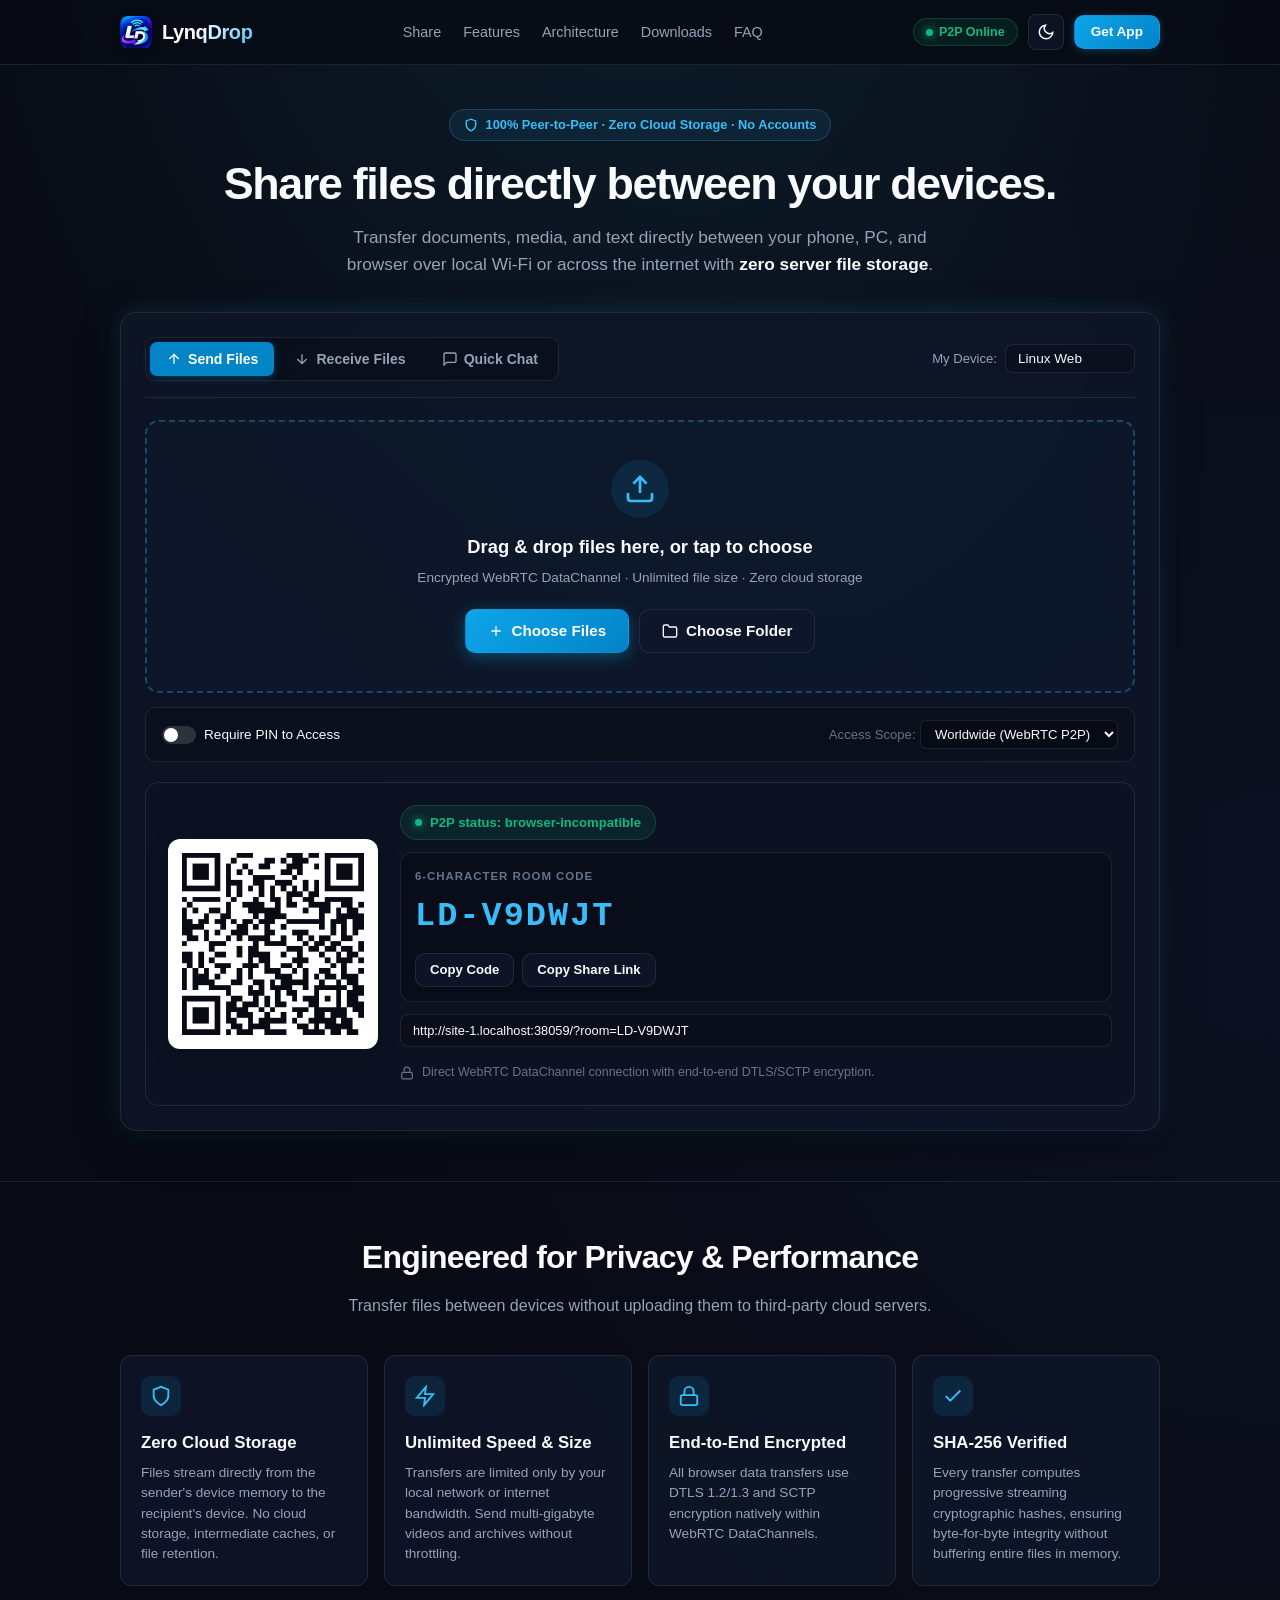
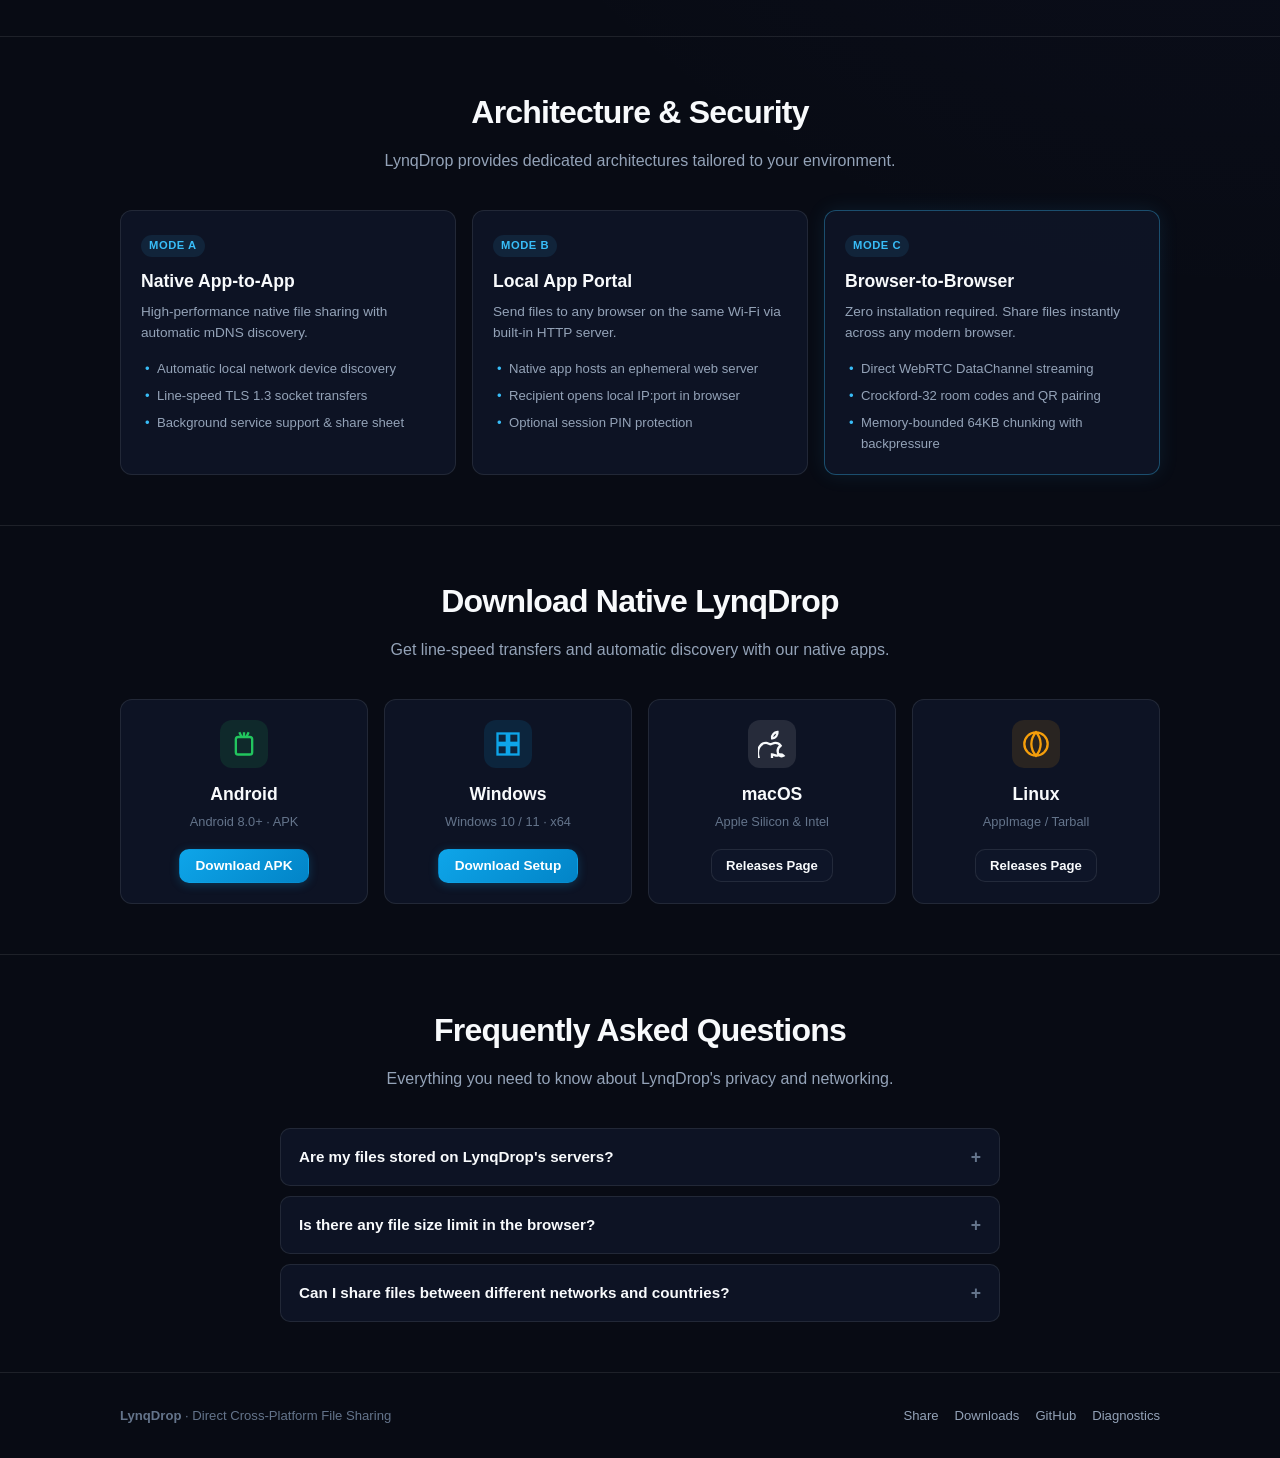
==== commit 228f5a8e: "fix: use conn._open backing property instead of read-only getter (v2.9.1)" ====
--- a/website/index.html
+++ b/website/index.html
@@ -802,6 +802,6 @@
   <!-- Scripts (Versioned for Instant Cache Busting) -->
   <script src="./peerjs.min.js?v=2.6.0"></script>
   <script src="./qrcode.min.js?v=2.7.4"></script>
-  <script src="./app.js?v=2.9.0"></script>
+  <script src="./app.js?v=2.9.1"></script>
 </body>
 </html>
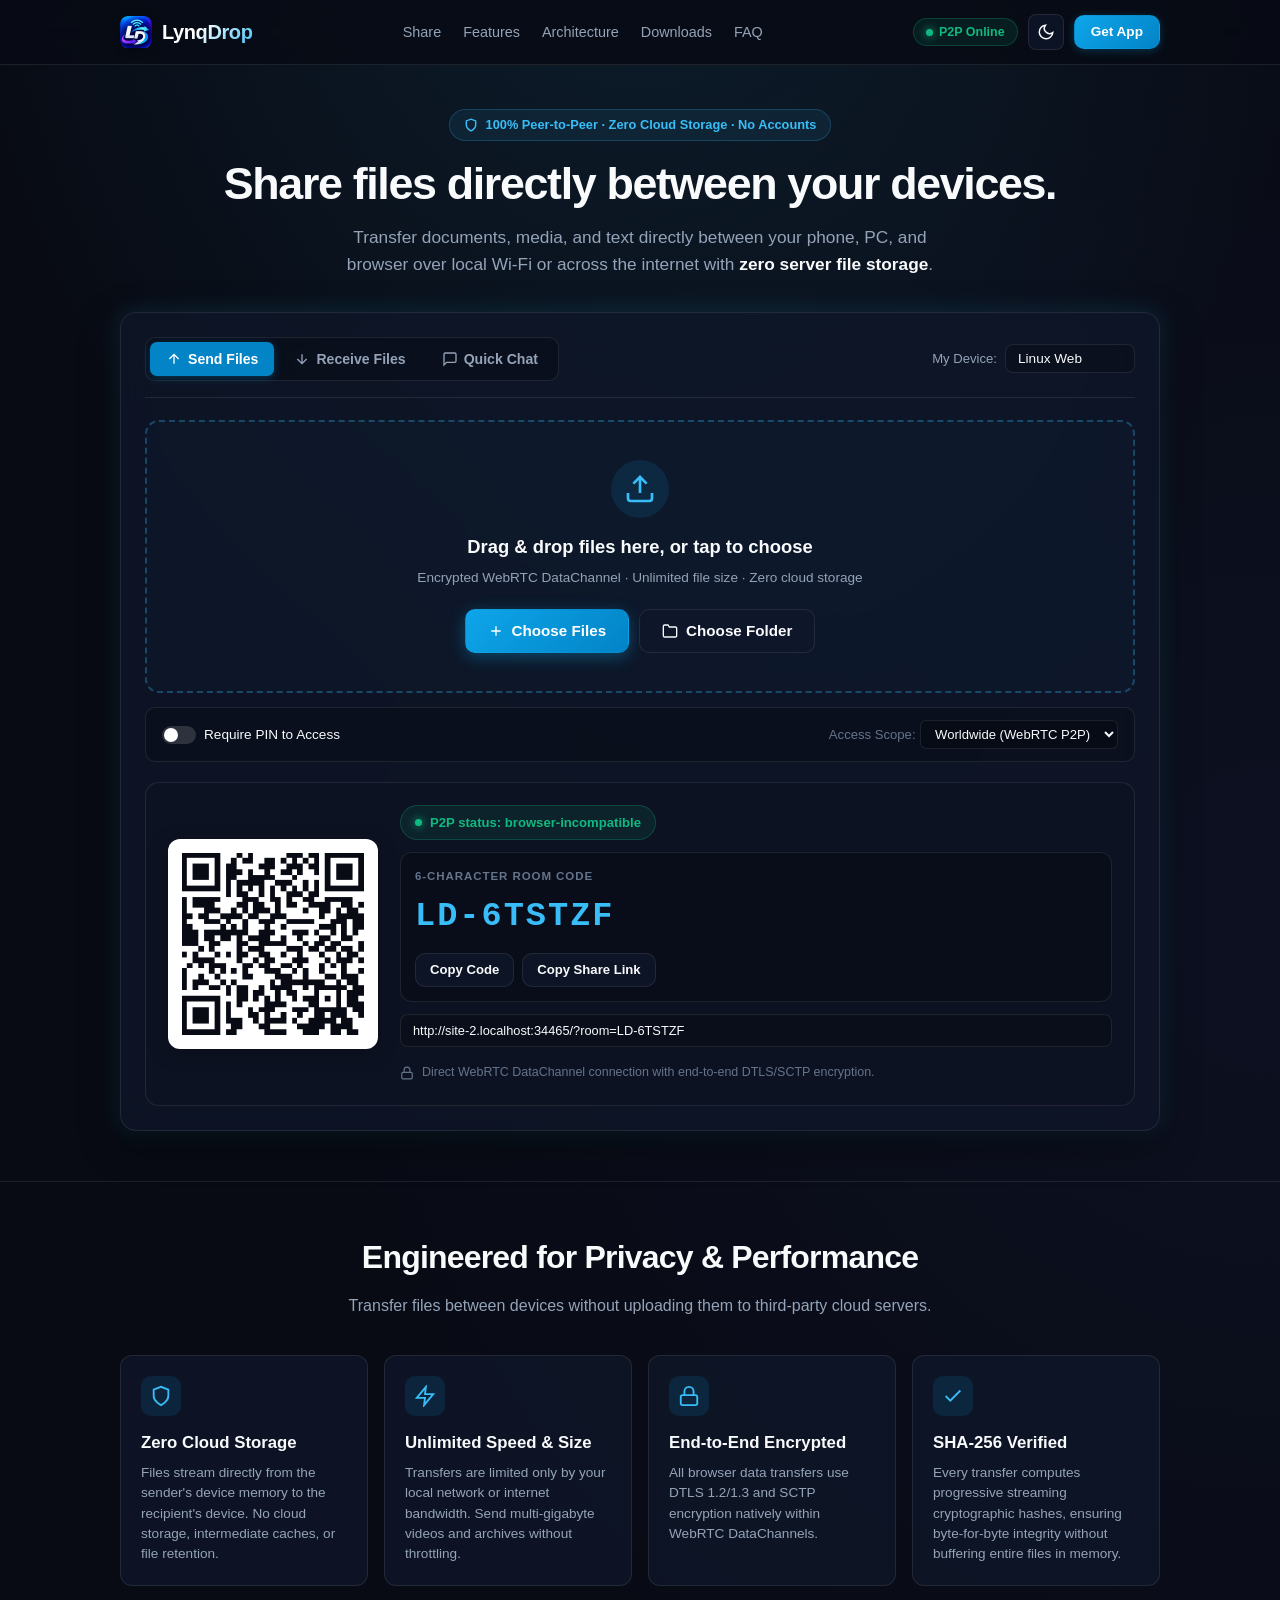
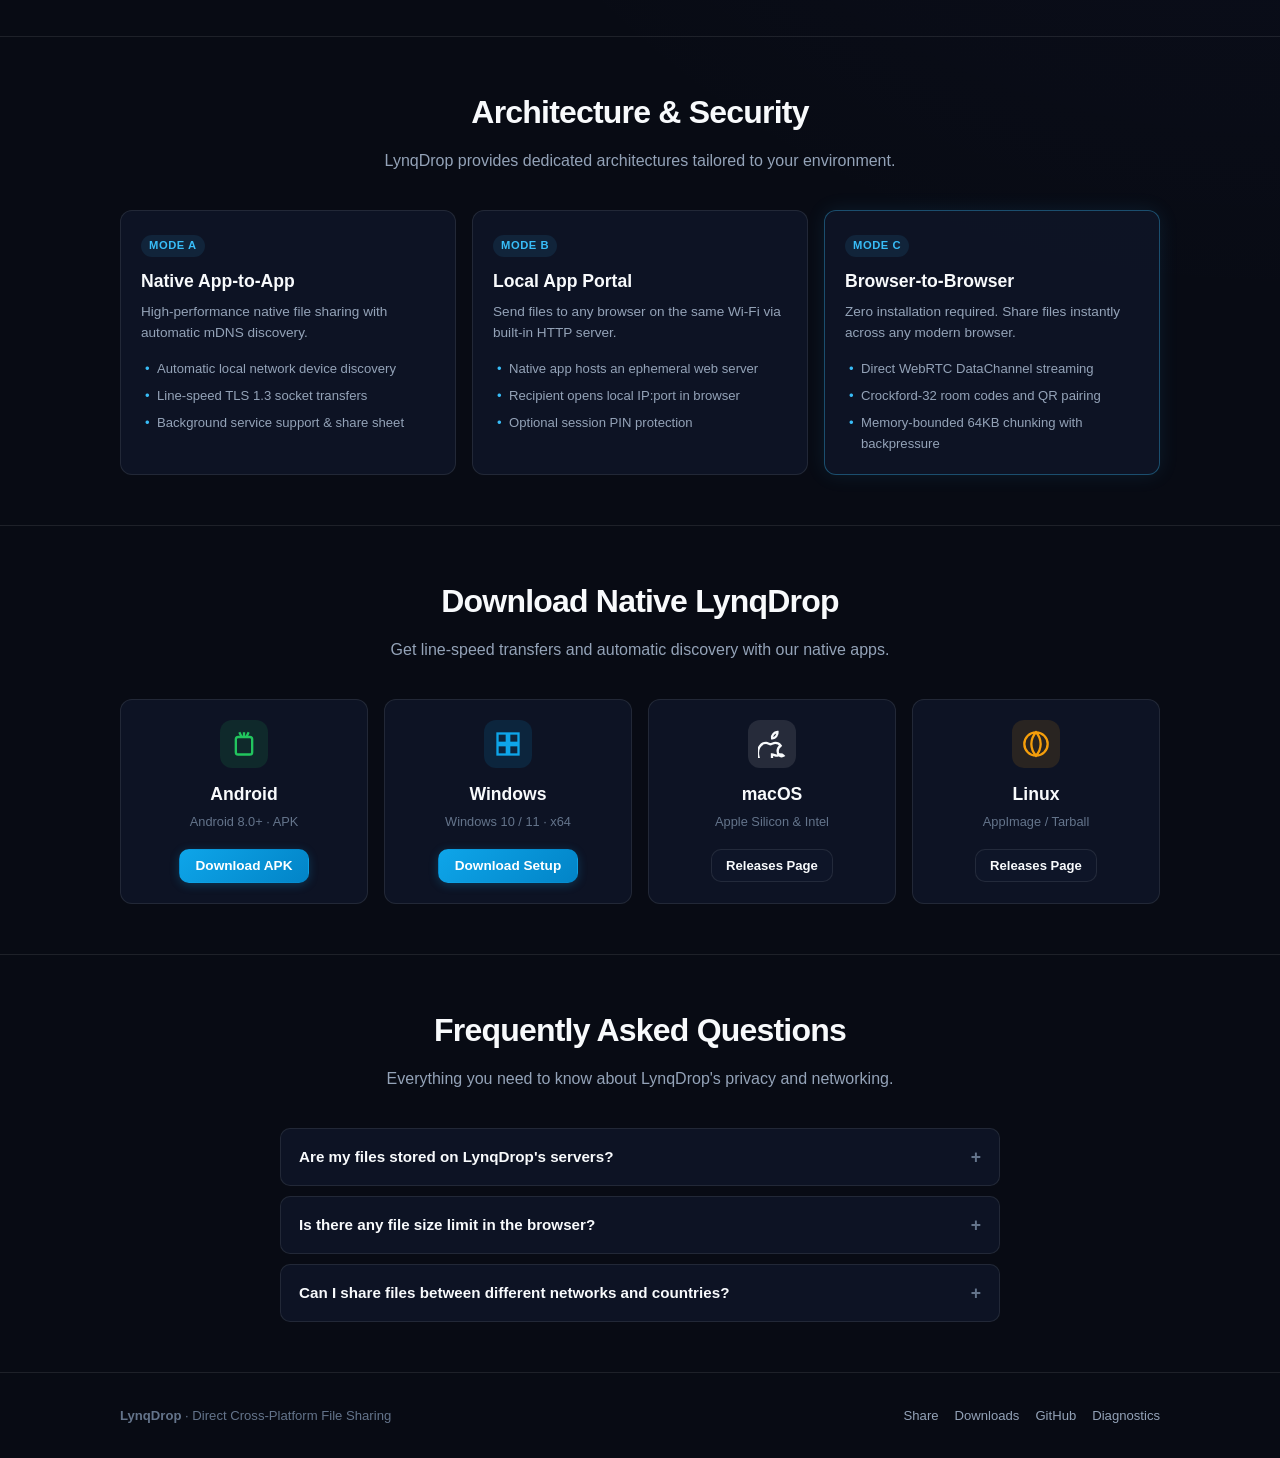
==== commit 841e97c0: "feat: full-screen fixed live room overlay, WhatsApp back button, zeroed scroll offset (v2.9.2)" ====
--- a/website/index.html
+++ b/website/index.html
@@ -23,7 +23,7 @@
   <link rel="manifest" href="./manifest.webmanifest">
   <meta name="theme-color" content="#080b14">
 
-  <link rel="stylesheet" href="./style.css?v=2.9.0">
+  <link rel="stylesheet" href="./style.css?v=2.9.2">
 
   <script type="application/ld+json">
   {
@@ -802,6 +802,6 @@
   <!-- Scripts (Versioned for Instant Cache Busting) -->
   <script src="./peerjs.min.js?v=2.6.0"></script>
   <script src="./qrcode.min.js?v=2.7.4"></script>
-  <script src="./app.js?v=2.9.1"></script>
+  <script src="./app.js?v=2.9.2"></script>
 </body>
 </html>
--- a/website/style.css
+++ b/website/style.css
@@ -2238,166 +2238,191 @@
   margin-bottom: 12px;
 }
 
-@media (max-width: 768px) {
-  body.in-live-room {
-    overflow: hidden !important;
-    width: 100% !important;
-    height: 100% !important;
-    height: 100dvh !important;
-    margin: 0 !important;
-    padding: 0 !important;
-  }
-  body.in-live-room .site-header,
-  body.in-live-room header,
-  body.in-live-room footer,
-  body.in-live-room .hero-banner,
-  body.in-live-room .features-section,
-  body.in-live-room .tech-specs,
-  body.in-live-room .brand-header,
-  body.in-live-room .subview-bar,
-  body.in-live-room #subview-card-send,
-  body.in-live-room #subview-card-receive,
-  body.in-live-room #subview-card-text {
+body.in-live-room {
+  overflow: hidden !important;
+  width: 100vw !important;
+  height: 100dvh !important;
+  height: 100vh !important;
+  margin: 0 !important;
+  padding: 0 !important;
+}
+
+body.in-live-room .site-header,
+body.in-live-room header,
+body.in-live-room footer,
+body.in-live-room .site-footer,
+body.in-live-room .hero-banner,
+body.in-live-room .features-section,
+body.in-live-room .architecture-section,
+body.in-live-room .downloads-section,
+body.in-live-room .faq-section,
+body.in-live-room .tech-specs,
+body.in-live-room .brand-header,
+body.in-live-room .subview-bar,
+body.in-live-room #subview-card-send,
+body.in-live-room #subview-card-receive,
+body.in-live-room #subview-card-text {
+  display: none !important;
+}
+
+body.in-live-room .sharing-hub {
+  margin: 0 !important;
+  padding: 0 !important;
+  max-width: 100vw !important;
+  width: 100vw !important;
+  height: 100dvh !important;
+  border: none !important;
+  box-shadow: none !important;
+  background: transparent !important;
+}
+
+body.in-live-room #p2p-live-room {
+  position: fixed !important;
+  top: 0 !important;
+  left: 0 !important;
+  right: 0 !important;
+  bottom: 0 !important;
+  width: 100vw !important;
+  height: 100dvh !important;
+  height: 100vh !important;
+  max-width: 100vw !important;
+  max-height: 100dvh !important;
+  margin: 0 !important;
+  padding: 0 !important;
+  border: none !important;
+  border-radius: 0 !important;
+  z-index: 9999999 !important;
+  display: flex !important;
+  flex-direction: column !important;
+  background: #0b141a !important;
+  box-shadow: none !important;
+}
+
+body.in-live-room .live-room-topbar,
+body.in-live-room .wa-topbar {
+  position: sticky !important;
+  top: 0 !important;
+  left: 0 !important;
+  right: 0 !important;
+  height: 56px !important;
+  min-height: 56px !important;
+  padding: 0 10px !important;
+  padding-top: env(safe-area-inset-top, 0px) !important;
+  background: #202c33 !important;
+  border-bottom: 1px solid rgba(255, 255, 255, 0.08) !important;
+  display: flex !important;
+  align-items: center !important;
+  justify-content: space-between !important;
+  z-index: 100 !important;
+  flex-shrink: 0 !important;
+  gap: 8px !important;
+  box-sizing: content-box !important;
+}
+
+body.in-live-room .peer-header-identity {
+  display: flex !important;
+  align-items: center !important;
+  gap: 8px !important;
+  flex: 1 !important;
+  min-width: 0 !important;
+}
+
+body.in-live-room .peer-header-details {
+  display: flex !important;
+  flex-direction: column !important;
+  min-width: 0 !important;
+  flex: 1 !important;
+}
+
+body.in-live-room .peer-header-name {
+  font-size: 0.95rem !important;
+  font-weight: 600 !important;
+  color: #e9edef !important;
+  white-space: nowrap !important;
+  overflow: hidden !important;
+  text-overflow: ellipsis !important;
+  max-width: 140px !important;
+}
+
+body.in-live-room .peer-header-status {
+  font-size: 0.72rem !important;
+  color: #8696a0 !important;
+  white-space: nowrap !important;
+  overflow: hidden !important;
+  text-overflow: ellipsis !important;
+  max-width: 150px !important;
+}
+
+body.in-live-room .wa-topbar-actions {
+  display: flex !important;
+  align-items: center !important;
+  gap: 6px !important;
+  flex-shrink: 0 !important;
+}
+
+body.in-live-room .room-identity-pill {
+  padding: 4px 8px !important;
+  font-size: 0.75rem !important;
+  border-radius: 12px !important;
+  background: rgba(56, 189, 248, 0.12) !important;
+  border: 1px solid rgba(56, 189, 248, 0.3) !important;
+  color: #38bdf8 !important;
+  font-weight: 700 !important;
+  white-space: nowrap !important;
+  cursor: pointer !important;
+}
+
+body.in-live-room .chat-feed-container {
+  flex: 1 1 0% !important;
+  min-height: 0 !important;
+  height: auto !important;
+  overflow: hidden !important;
+  display: flex !important;
+  flex-direction: column !important;
+  position: relative !important;
+  padding: 0 !important;
+  background: #0b141a !important;
+}
+
+body.in-live-room .chat-feed {
+  flex: 1 1 0% !important;
+  min-height: 0 !important;
+  overflow-y: auto !important;
+  overflow-x: hidden !important;
+  -webkit-overflow-scrolling: touch !important;
+  overscroll-behavior-y: contain !important;
+  touch-action: pan-y !important;
+  padding: 12px 10px !important;
+  display: flex !important;
+  flex-direction: column !important;
+  gap: 8px !important;
+}
+
+body.in-live-room .chat-input-bar {
+  flex-shrink: 0 !important;
+  position: sticky !important;
+  bottom: 0 !important;
+  left: 0 !important;
+  right: 0 !important;
+  padding: 8px 8px !important;
+  padding-bottom: max(8px, env(safe-area-inset-bottom, 8px)) !important;
+  background: #202c33 !important;
+  border-top: 1px solid rgba(255, 255, 255, 0.06) !important;
+  min-height: 52px !important;
+  gap: 6px !important;
+  display: flex !important;
+  align-items: center !important;
+  z-index: 100 !important;
+}
+
+@media (max-width: 640px) {
+  body.in-live-room .btn-leave-room {
     display: none !important;
   }
-  body.in-live-room .sharing-hub {
-    margin: 0 !important;
-    padding: 0 !important;
-    max-width: 100vw !important;
-    width: 100vw !important;
-    height: 100dvh !important;
-    border: none !important;
-    box-shadow: none !important;
-    background: transparent !important;
-  }
-  .p2p-live-room {
-    position: fixed !important;
-    top: 0 !important;
-    left: 0 !important;
-    right: 0 !important;
-    bottom: 0 !important;
-    width: 100% !important;
-    height: 100% !important;
-    height: 100dvh !important;
-    max-height: 100dvh !important;
-    margin: 0 !important;
-    padding: 0 !important;
-    border: none !important;
-    border-radius: 0 !important;
-    z-index: 999999 !important;
-    display: flex !important;
-    flex-direction: column !important;
-    box-shadow: none !important;
-  }
-  .live-room-topbar,
-  .wa-topbar {
-    height: 56px !important;
-    min-height: 56px !important;
-    padding: 0 10px !important;
-    padding-top: env(safe-area-inset-top, 0px) !important;
-    box-sizing: content-box !important;
-    gap: 8px !important;
-  }
-  .peer-header-identity {
-    gap: 8px !important;
-    flex: 1 !important;
-    min-width: 0 !important;
-  }
-  .peer-header-details {
-    min-width: 0 !important;
-    flex: 1 !important;
-  }
-  .peer-header-name {
-    font-size: 0.92rem !important;
-    max-width: 120px !important;
-    white-space: nowrap !important;
-    overflow: hidden !important;
-    text-overflow: ellipsis !important;
-  }
-  .peer-header-status {
-    font-size: 0.7rem !important;
-    max-width: 130px !important;
-    white-space: nowrap !important;
-    overflow: hidden !important;
-    text-overflow: ellipsis !important;
-  }
-  .wa-topbar-actions {
-    gap: 6px !important;
-    flex-shrink: 0 !important;
-  }
-  .room-identity-pill {
-    padding: 4px 8px !important;
-    font-size: 0.72rem !important;
-    border-radius: 12px !important;
-  }
-  .btn-leave-room {
-    display: none !important;
-  }
-  .chat-feed-container {
-    flex: 1 1 0% !important;
-    min-height: 0 !important;
-    height: auto !important;
-    overflow: hidden !important;
-    display: flex !important;
-    flex-direction: column !important;
-    position: relative !important;
-    padding: 0 !important;
-  }
-  .chat-feed {
-    flex: 1 1 0% !important;
-    min-height: 0 !important;
-    overflow-y: auto !important;
-    overflow-x: hidden !important;
-    -webkit-overflow-scrolling: touch !important;
-    overscroll-behavior-y: contain !important;
-    touch-action: pan-y !important;
-    padding: 10px 10px !important;
-    display: flex !important;
-    flex-direction: column !important;
-    gap: 8px !important;
-  }
-  .chat-input-bar {
-    padding: 8px 8px !important;
-    padding-bottom: max(8px, env(safe-area-inset-bottom, 8px)) !important;
-    background: #202c33 !important;
-    min-height: 52px !important;
-    gap: 6px !important;
-    flex-shrink: 0 !important;
-  }
-  .chat-text-textbox {
-    font-size: 15px !important;
-    padding: 8px 12px !important;
-  }
-  .btn-chat-action {
-    width: 38px !important;
-    height: 38px !important;
-  }
-  .chat-bubble {
-    max-width: 86% !important;
-  }
-}
-
-.btn-leave-room-mobile {
-  display: inline-flex;
-  align-items: center;
-  justify-content: center;
-  background: none;
-  border: none;
-  color: #aebac1;
-  padding: 6px 4px;
-  cursor: pointer;
-  border-radius: 50%;
-  margin-right: 2px;
-}
-
-.btn-leave-room-mobile:hover,
-.btn-leave-room-mobile:active {
-  background: rgba(255, 255, 255, 0.1);
-  color: #e9edef;
-}
-
-@media (min-width: 769px) {
-  .btn-leave-room-mobile {
+}
+
+@media (min-width: 641px) {
+  body.in-live-room .btn-leave-room-mobile {
     display: none !important;
   }
 }
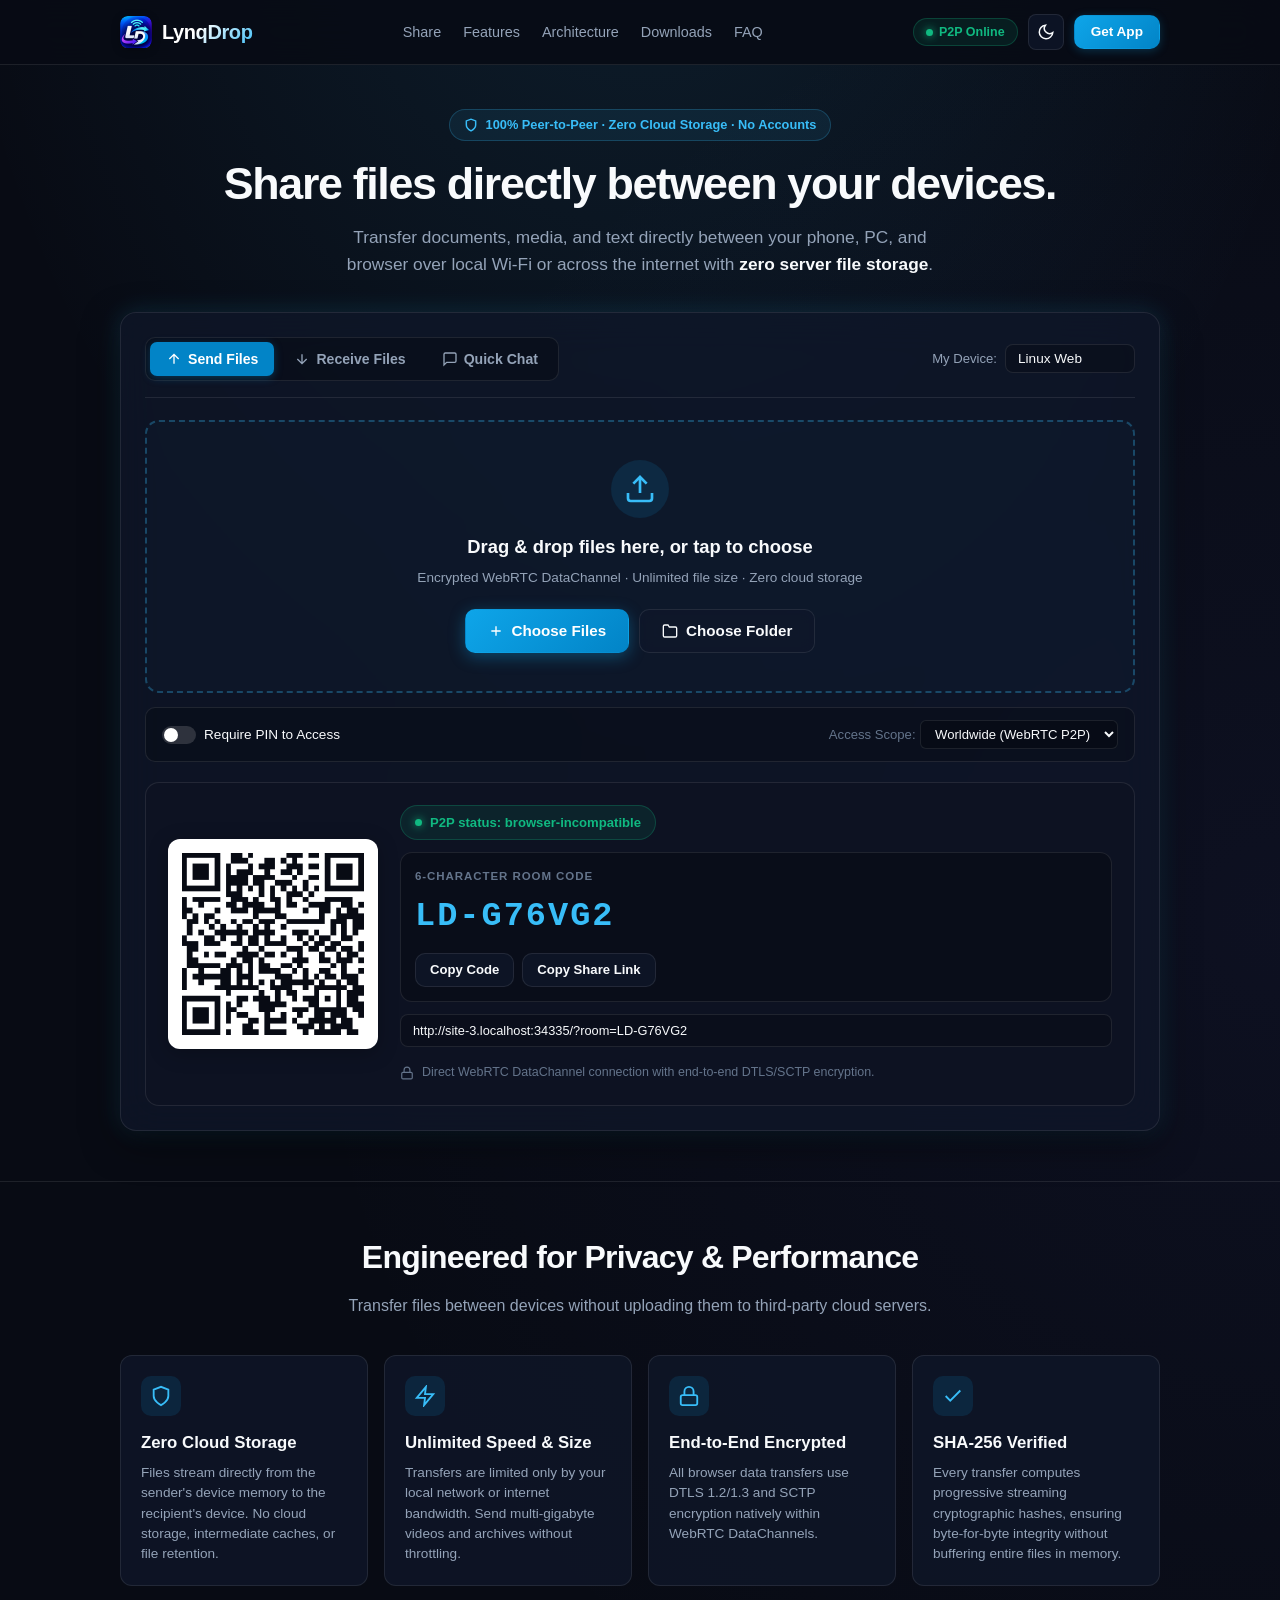
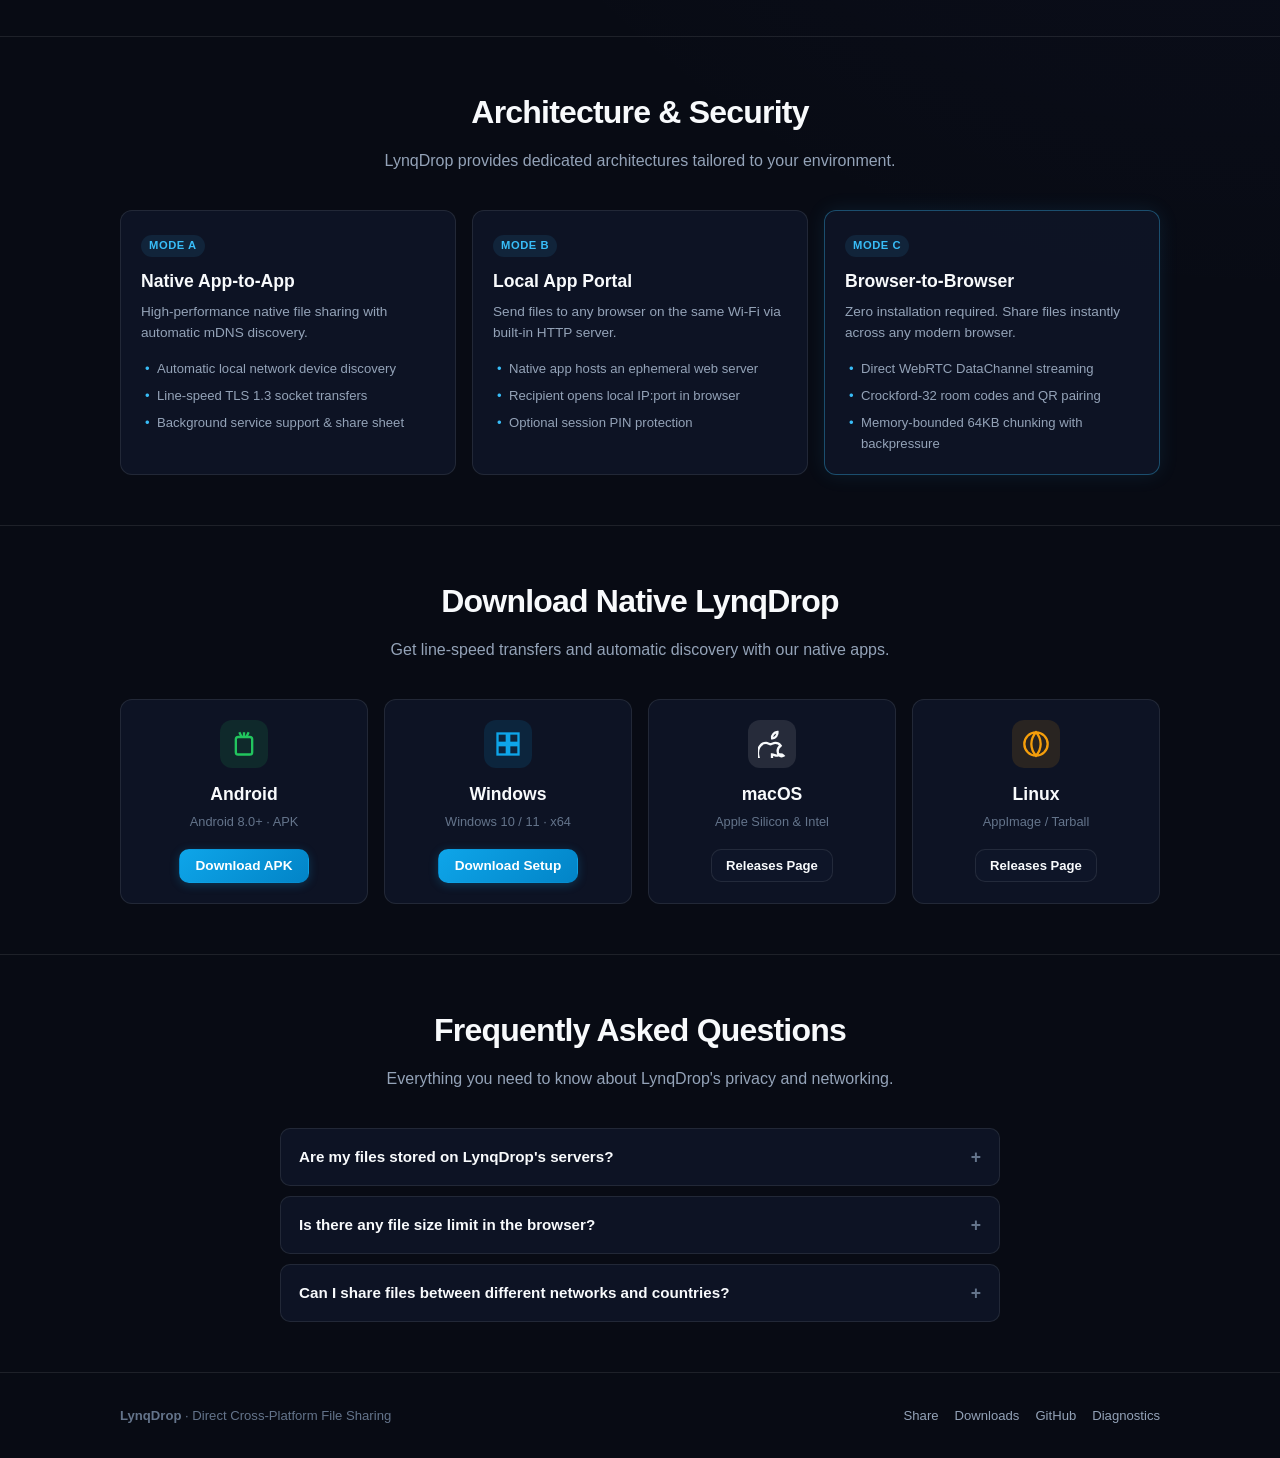
==== commit ca7fd154: "fix(live-room): fast WSS MQTT relay, desktop webcam viewfinder, url sync, double blue tick verificat" ====
--- a/website/index.html
+++ b/website/index.html
@@ -23,7 +23,7 @@
   <link rel="manifest" href="./manifest.webmanifest">
   <meta name="theme-color" content="#080b14">
 
-  <link rel="stylesheet" href="./style.css?v=2.9.2">
+  <link rel="stylesheet" href="./style.css?v=3.0.0">
 
   <script type="application/ld+json">
   {
@@ -514,6 +514,27 @@
           </div>
         </div>
 
+        <!-- Desktop Webcam Viewfinder Modal -->
+        <div id="webcam-modal" class="webcam-modal" style="display: none;">
+          <div class="webcam-card">
+            <div class="webcam-header">
+              <span class="webcam-title">📷 Take Photo</span>
+              <button type="button" class="webcam-close-btn" id="btn-close-webcam">&times;</button>
+            </div>
+            <div class="webcam-viewfinder-wrap">
+              <video id="webcam-video" autoplay playsinline muted></video>
+              <canvas id="webcam-canvas" style="display: none;"></canvas>
+            </div>
+            <div class="webcam-actions">
+              <button type="button" class="btn-webcam-cancel" id="btn-webcam-cancel">Cancel</button>
+              <button type="button" class="btn-webcam-snap" id="btn-webcam-snap">
+                <svg width="18" height="18" viewBox="0 0 24 24" fill="none" stroke="currentColor" stroke-width="2"><circle cx="12" cy="12" r="10"/><circle cx="12" cy="12" r="3" fill="currentColor"/></svg>
+                Snap &amp; Send
+              </button>
+            </div>
+          </div>
+        </div>
+
         <!-- Active Transfer Monitor -->
         <div id="active-transfer-card" class="active-transfer-container" style="display: none;">
           <div class="monitor-header">
@@ -800,8 +821,9 @@
   </div>
 
   <!-- Scripts (Versioned for Instant Cache Busting) -->
+  <script src="./mqtt.min.js?v=3.0.0"></script>
   <script src="./peerjs.min.js?v=2.6.0"></script>
   <script src="./qrcode.min.js?v=2.7.4"></script>
-  <script src="./app.js?v=2.9.2"></script>
+  <script src="./app.js?v=3.0.0"></script>
 </body>
 </html>
--- a/website/style.css
+++ b/website/style.css
@@ -2806,3 +2806,118 @@
   cursor: pointer;
   box-shadow: 0 0 10px rgba(0, 168, 132, 0.4);
 }
+
+/* =========================================================================
+   DESKTOP WEBCAM VIEWFINDER MODAL
+   ========================================================================= */
+.webcam-modal {
+  position: fixed;
+  inset: 0;
+  z-index: 10000000;
+  background: rgba(10, 15, 29, 0.85);
+  backdrop-filter: blur(8px);
+  -webkit-backdrop-filter: blur(8px);
+  display: flex;
+  align-items: center;
+  justify-content: center;
+  padding: 16px;
+}
+
+.webcam-card {
+  background: #111b21;
+  border: 1px solid rgba(255, 255, 255, 0.12);
+  border-radius: 16px;
+  width: 100%;
+  max-width: 540px;
+  overflow: hidden;
+  box-shadow: 0 20px 50px rgba(0, 0, 0, 0.7);
+  display: flex;
+  flex-direction: column;
+}
+
+.webcam-header {
+  display: flex;
+  justify-content: space-between;
+  align-items: center;
+  padding: 14px 18px;
+  border-bottom: 1px solid rgba(255, 255, 255, 0.08);
+}
+
+.webcam-title {
+  font-weight: 600;
+  font-size: 15px;
+  color: #e9edef;
+  display: flex;
+  align-items: center;
+  gap: 8px;
+}
+
+.webcam-close-btn {
+  background: none;
+  border: none;
+  color: #8696a0;
+  font-size: 24px;
+  cursor: pointer;
+  line-height: 1;
+}
+
+.webcam-viewfinder-wrap {
+  width: 100%;
+  height: 340px;
+  background: #000;
+  position: relative;
+  display: flex;
+  align-items: center;
+  justify-content: center;
+}
+
+.webcam-viewfinder-wrap video {
+  width: 100%;
+  height: 100%;
+  object-fit: cover;
+}
+
+.webcam-actions {
+  display: flex;
+  justify-content: flex-end;
+  gap: 12px;
+  padding: 14px 18px;
+  background: #182229;
+}
+
+.btn-webcam-cancel {
+  background: transparent;
+  border: 1px solid rgba(255, 255, 255, 0.15);
+  color: #8696a0;
+  border-radius: 8px;
+  padding: 8px 16px;
+  cursor: pointer;
+  font-size: 13px;
+  font-weight: 500;
+  transition: all 0.2s;
+}
+
+.btn-webcam-cancel:hover {
+  background: rgba(255, 255, 255, 0.05);
+  color: #e9edef;
+}
+
+.btn-webcam-snap {
+  background: #00a884;
+  border: none;
+  color: #fff;
+  border-radius: 8px;
+  padding: 8px 18px;
+  cursor: pointer;
+  font-size: 13px;
+  font-weight: 600;
+  display: flex;
+  align-items: center;
+  gap: 8px;
+  transition: background 0.2s;
+}
+
+.btn-webcam-snap:hover {
+  background: #06cf9c;
+}
+
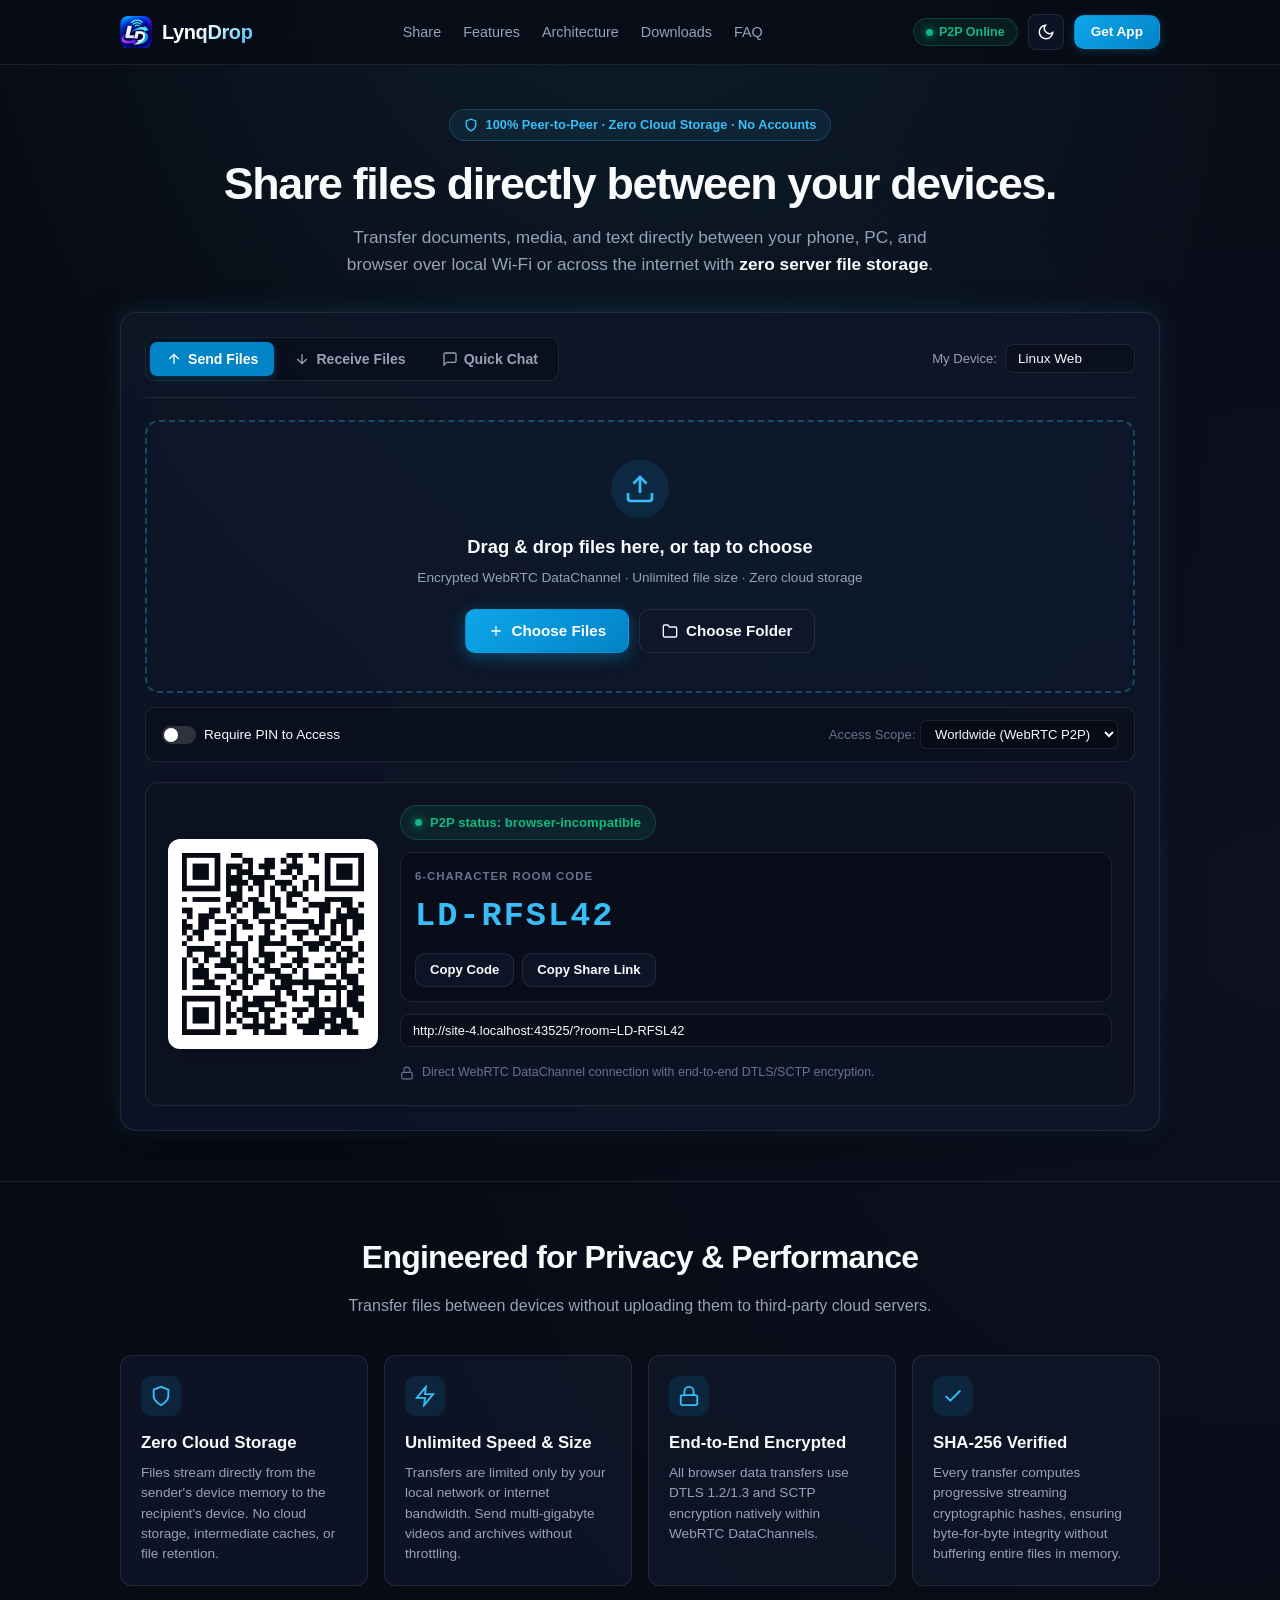
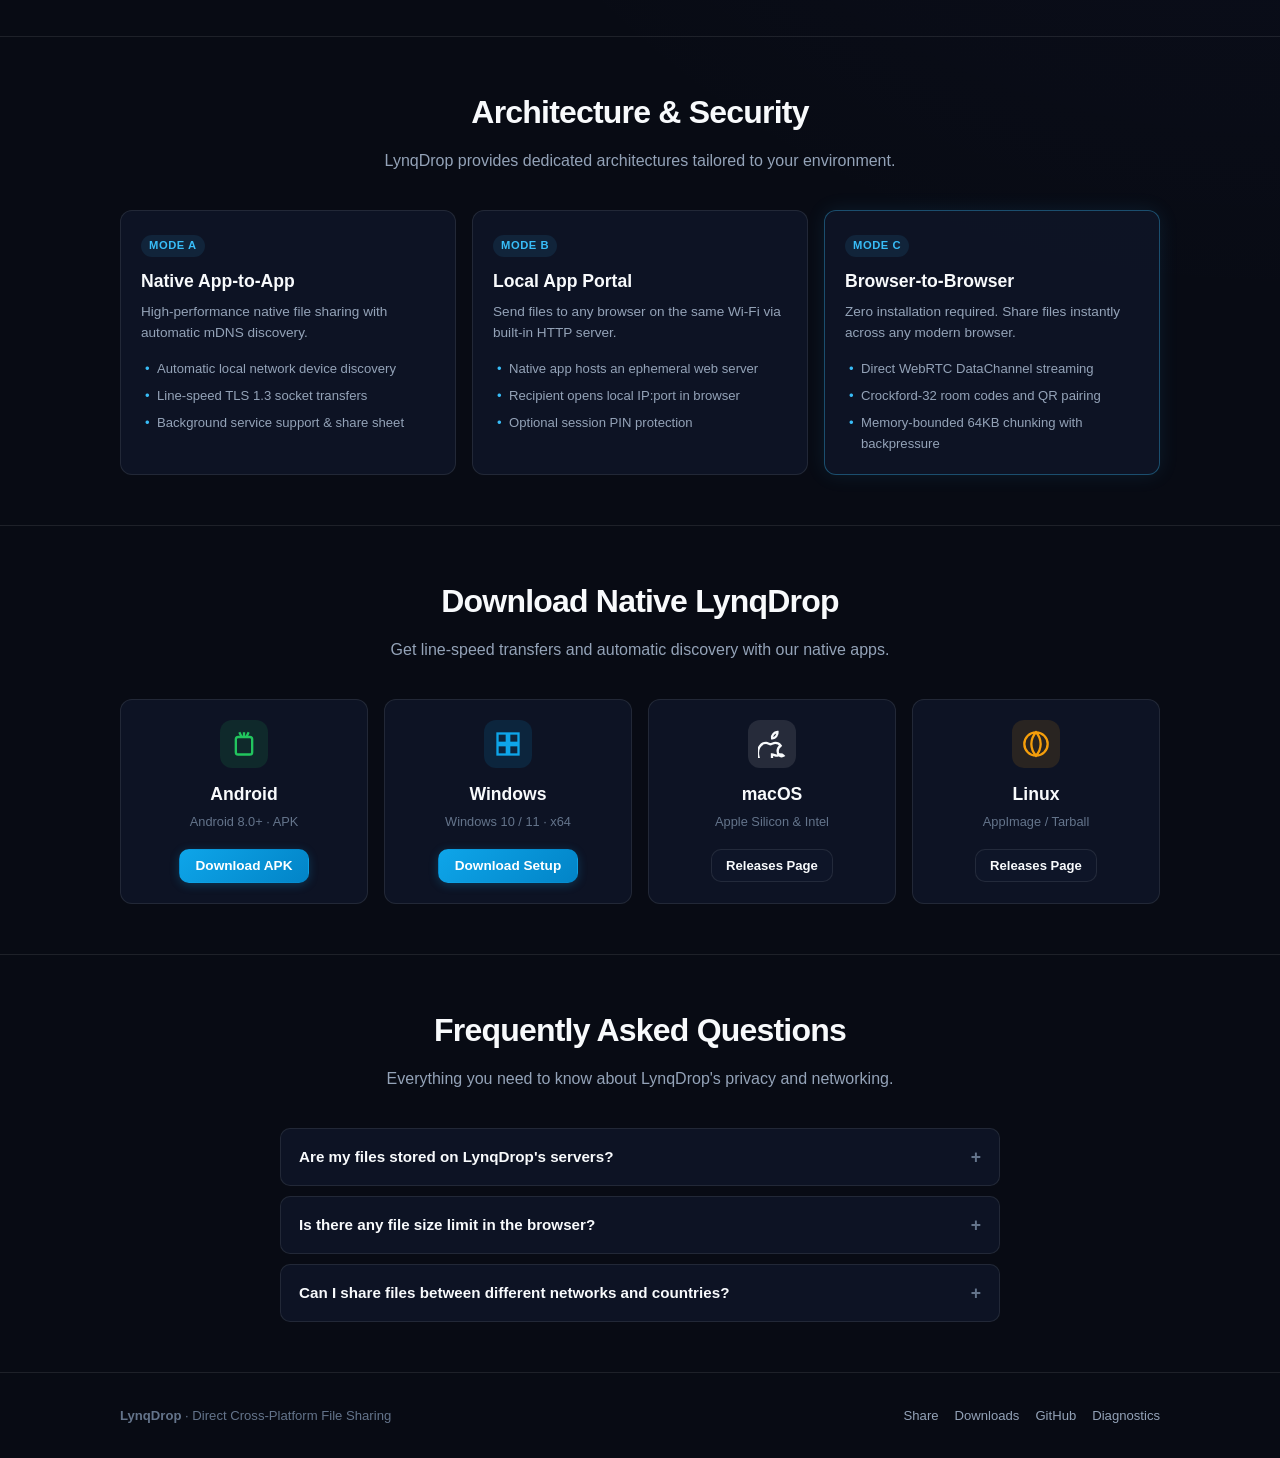
==== commit d8e7d51f: "fix: overhaul mobile responsive full-width chat, in-app photo lightbox and PDF viewer v3.1.0" ====
--- a/website/index.html
+++ b/website/index.html
@@ -363,178 +363,6 @@
           </div>
         </div>
 
-        <!-- =================================================================== -->
-        <!-- LIVE TWO-WAY P2P WHATSAPP-STYLE CHAT & FILE DROP ROOM               -->
-        <!-- =================================================================== -->
-        <div id="p2p-live-room" class="p2p-live-room whatsapp-chat-theme" style="display: none;">
-          <!-- WhatsApp Top Room Header -->
-          <div class="live-room-topbar wa-topbar">
-            <div class="peer-header-identity">
-              <button type="button" class="btn-leave-room-mobile" id="btn-leave-live-room-arrow" title="Back / Exit Room">
-                <svg width="20" height="20" viewBox="0 0 24 24" fill="none" stroke="currentColor" stroke-width="2.5"><path d="M19 12H5M12 19l-7-7 7-7"/></svg>
-              </button>
-              <div class="peer-avatar-circle" id="peer-avatar-circle">
-                <span id="peer-avatar-icon">📱</span>
-                <span class="live-status-dot"></span>
-              </div>
-              <div class="peer-header-details">
-                <div class="peer-header-name" id="live-peer-name">Connecting...</div>
-                <div class="peer-header-status" id="live-peer-status-text">online • Direct P2P Encrypted</div>
-              </div>
-            </div>
-
-            <div class="wa-topbar-actions">
-              <div class="room-identity-pill" id="live-room-badge" title="Tap to Copy Room Code">
-                <span id="live-room-code-tag" class="room-code-tag">LD-------</span>
-                <button type="button" class="btn-icon-copy" id="btn-live-copy-link" title="Copy Room Invite Link">
-                  <svg width="13" height="13" viewBox="0 0 24 24" fill="none" stroke="currentColor" stroke-width="2"><rect x="9" y="9" width="13" height="13" rx="2" ry="2"/><path d="M5 15H4a2 2 0 0 1-2-2V4a2 2 0 0 1 2-2h9a2 2 0 0 1 2 2v1"/></svg>
-                </button>
-              </div>
-              <button type="button" class="btn-leave-room" id="btn-leave-live-room" title="Disconnect & Exit Room">
-                <svg width="14" height="14" viewBox="0 0 24 24" fill="none" stroke="currentColor" stroke-width="2"><path d="M9 21H5a2 2 0 0 1-2-2V5a2 2 0 0 1 2-2h4"/><polyline points="16 17 21 12 16 7"/><line x1="21" y1="12" x2="9" y2="12"/></svg>
-                <span>Exit</span>
-              </button>
-            </div>
-          </div>
-
-          <!-- Chat & File Stream Window -->
-          <div class="chat-feed-container wa-chat-wallpaper" id="chat-feed-container">
-            <div class="chat-feed wa-feed" id="chat-messages-feed">
-              <div class="chat-system-msg wa-system-pill">
-                <svg width="14" height="14" viewBox="0 0 24 24" fill="none" stroke="currentColor" stroke-width="2"><rect x="3" y="11" width="18" height="11" rx="2" ry="2"/><path d="M7 11V7a5 5 0 0 1 10 0v4"/></svg>
-                <span>🔒 Messages, voice notes, photos &amp; files are end-to-end encrypted with zero server storage.</span>
-              </div>
-            </div>
-            
-            <!-- Live Inline File Drop Overlay for the chat feed -->
-            <div id="chat-drag-overlay" class="chat-drag-overlay" style="display: none;">
-              <svg width="40" height="40" viewBox="0 0 24 24" fill="none" stroke="currentColor" stroke-width="2"><path d="M21 15v4a2 2 0 0 1-2 2H5a2 2 0 0 1-2-2v-4"/><polyline points="17 8 12 3 7 8"/><line x1="12" y1="3" x2="12" y2="15"/></svg>
-              <span>Drop files here to send instantly</span>
-            </div>
-          </div>
-
-          <!-- Inline Active Transfer Progress (Floating inside chat) -->
-          <div id="live-transfer-bar" class="live-transfer-bar" style="display: none;">
-            <div class="transfer-info-mini">
-              <span id="live-transfer-label" class="transfer-label-mini">Transferring files...</span>
-              <span id="live-transfer-stats" class="transfer-stats-mini">0% · 0.0 MB/s</span>
-            </div>
-            <div class="transfer-track-mini">
-              <div id="live-transfer-fill" class="transfer-fill-mini" style="width: 0%;"></div>
-            </div>
-          </div>
-
-          <!-- WhatsApp Media Attachment Popup Menu -->
-          <div class="chat-attach-popup" id="chat-attach-popup" style="display: none;">
-            <button type="button" class="attach-popup-item" id="popup-item-camera" title="Take Photo with Camera">
-              <span class="popup-icon-wrap" style="background: linear-gradient(135deg, #ec4899, #f43f5e);">
-                <svg width="18" height="18" viewBox="0 0 24 24" fill="none" stroke="#fff" stroke-width="2"><path d="M23 19a2 2 0 0 1-2 2H3a2 2 0 0 1-2-2V8a2 2 0 0 1 2-2h4l2-3h6l2 3h4a2 2 0 0 1 2 2z"/><circle cx="12" cy="13" r="4"/></svg>
-              </span>
-              <span>Camera</span>
-            </button>
-            <button type="button" class="attach-popup-item" id="popup-item-gallery" title="Choose Photos &amp; Videos from Device">
-              <span class="popup-icon-wrap" style="background: linear-gradient(135deg, #a855f7, #6366f1);">
-                <svg width="18" height="18" viewBox="0 0 24 24" fill="none" stroke="#fff" stroke-width="2"><rect x="3" y="3" width="18" height="18" rx="2" ry="2"/><circle cx="8.5" cy="8.5" r="1.5"/><polyline points="21 15 16 10 5 21"/></svg>
-              </span>
-              <span>Photos</span>
-            </button>
-            <button type="button" class="attach-popup-item" id="popup-item-file" title="Choose Documents &amp; Files from Device">
-              <span class="popup-icon-wrap" style="background: linear-gradient(135deg, #0284c7, #2563eb);">
-                <svg width="18" height="18" viewBox="0 0 24 24" fill="none" stroke="#fff" stroke-width="2"><path d="M14 2H6a2 2 0 0 0-2 2v16a2 2 0 0 0 2 2h12a2 2 0 0 0 2-2V8z"/><polyline points="14 2 14 8 20 8"/><line x1="16" y1="13" x2="8" y2="13"/><line x1="16" y1="17" x2="8" y2="17"/></svg>
-              </span>
-              <span>Document</span>
-            </button>
-            <button type="button" class="attach-popup-item" id="popup-item-folder" title="Choose Folder from Device">
-              <span class="popup-icon-wrap" style="background: linear-gradient(135deg, #0d9488, #10b981);">
-                <svg width="18" height="18" viewBox="0 0 24 24" fill="none" stroke="#fff" stroke-width="2"><path d="M22 19a2 2 0 0 1-2 2H4a2 2 0 0 1-2-2V5a2 2 0 0 1 2-2h5l2 3h9a2 2 0 0 1 2 2z"/></svg>
-              </span>
-              <span>Folder</span>
-            </button>
-          </div>
-
-          <!-- Active Voice Recording Bar (When mic is recording) -->
-          <div class="voice-recording-bar" id="live-voice-recorder-bar" style="display: none;">
-            <div class="recording-indicator">
-              <span class="rec-pulse-dot"></span>
-              <span class="rec-timer" id="voice-timer-text">0:00</span>
-            </div>
-            <div class="rec-status-msg">Recording Voice Note...</div>
-            <div class="rec-actions">
-              <button type="button" class="btn-rec-cancel" id="btn-cancel-voice" title="Discard Voice Note">
-                <svg width="18" height="18" viewBox="0 0 24 24" fill="none" stroke="currentColor" stroke-width="2"><polyline points="3 6 5 6 21 6"/><path d="M19 6v14a2 2 0 0 1-2 2H7a2 2 0 0 1-2-2V6m3 0V4a2 2 0 0 1 2-2h4a2 2 0 0 1 2 2v2"/></svg>
-              </button>
-              <button type="button" class="btn-rec-send" id="btn-send-voice" title="Send Voice Note">
-                <svg width="18" height="18" viewBox="0 0 24 24" fill="none" stroke="currentColor" stroke-width="2"><line x1="22" y1="2" x2="11" y2="13"/><polygon points="22 2 15 22 11 13 2 9 22 2"/></svg>
-              </button>
-            </div>
-          </div>
-
-          <!-- WhatsApp Chat Input Bar -->
-          <div class="chat-input-bar wa-input-bar" id="chat-input-bar">
-            <!-- Hidden device input triggers -->
-            <input type="file" id="chat-camera-input" accept="image/*" capture="environment" style="display: none;">
-            <input type="file" id="chat-gallery-input" accept="image/*,video/*" multiple style="display: none;">
-            <input type="file" id="chat-file-input" multiple style="display: none;">
-            <input type="file" id="chat-folder-input" webkitdirectory directory multiple style="display: none;">
-
-            <!-- Direct 1-tap Camera Button -->
-            <button type="button" class="btn-chat-icon" id="btn-chat-camera" title="Take photo with camera">
-              <svg width="20" height="20" viewBox="0 0 24 24" fill="none" stroke="currentColor" stroke-width="2"><path d="M23 19a2 2 0 0 1-2 2H3a2 2 0 0 1-2-2V8a2 2 0 0 1 2-2h4l2-3h6l2 3h4a2 2 0 0 1 2 2z"/><circle cx="12" cy="13" r="4"/></svg>
-            </button>
-
-            <!-- Attachment Menu Button -->
-            <button type="button" class="btn-chat-icon" id="btn-chat-attach-menu" title="Attach photos, files, or folders">
-              <svg width="20" height="20" viewBox="0 0 24 24" fill="none" stroke="currentColor" stroke-width="2"><path d="M21.44 11.05l-9.19 9.19a6 6 0 0 1-8.49-8.49l9.19-9.19a4 4 0 0 1 5.66 5.66l-9.2 9.19a2 2 0 0 1-2.83-2.83l8.49-8.48"/></svg>
-            </button>
-
-            <!-- Text Message Input -->
-            <input type="text" id="chat-text-input" class="chat-textbox wa-textbox" placeholder="Type a message..." autocomplete="off">
-
-            <!-- Direct 1-tap Voice Note / Audio Record Button -->
-            <button type="button" class="btn-chat-icon btn-mic" id="btn-chat-mic" title="Record Voice Note">
-              <svg width="20" height="20" viewBox="0 0 24 24" fill="none" stroke="currentColor" stroke-width="2"><path d="M12 1a3 3 0 0 0-3 3v8a3 3 0 0 0 6 0V4a3 3 0 0 0-3-3z"/><path d="M19 10v2a7 7 0 0 1-14 0v-2"/><line x1="12" y1="19" x2="12" y2="23"/><line x1="8" y1="23" x2="16" y2="23"/></svg>
-            </button>
-
-            <!-- Send Button -->
-            <button type="button" class="btn-chat-send wa-send-btn" id="btn-chat-send" title="Send Message">
-              <svg width="18" height="18" viewBox="0 0 24 24" fill="none" stroke="currentColor" stroke-width="2"><line x1="22" y1="2" x2="11" y2="13"/><polygon points="22 2 15 22 11 13 2 9 22 2"/></svg>
-            </button>
-          </div>
-        </div>
-
-        <!-- Room Ended Disconnection Banner -->
-        <div id="room-ended-modal" class="room-ended-modal" style="display: none;">
-          <div class="ended-card">
-            <div class="ended-icon">⚠️</div>
-            <h3>Room Session Terminated</h3>
-            <p id="room-ended-reason">The host or connected peer closed the tab. All transfer memory was securely cleared.</p>
-            <div style="display: flex; gap: 10px; justify-content: center; margin-top: 14px;">
-              <button type="button" class="btn-primary" id="btn-rejoin-new-room">Start / Join New Room</button>
-            </div>
-          </div>
-        </div>
-
-        <!-- Desktop Webcam Viewfinder Modal -->
-        <div id="webcam-modal" class="webcam-modal" style="display: none;">
-          <div class="webcam-card">
-            <div class="webcam-header">
-              <span class="webcam-title">📷 Take Photo</span>
-              <button type="button" class="webcam-close-btn" id="btn-close-webcam">&times;</button>
-            </div>
-            <div class="webcam-viewfinder-wrap">
-              <video id="webcam-video" autoplay playsinline muted></video>
-              <canvas id="webcam-canvas" style="display: none;"></canvas>
-            </div>
-            <div class="webcam-actions">
-              <button type="button" class="btn-webcam-cancel" id="btn-webcam-cancel">Cancel</button>
-              <button type="button" class="btn-webcam-snap" id="btn-webcam-snap">
-                <svg width="18" height="18" viewBox="0 0 24 24" fill="none" stroke="currentColor" stroke-width="2"><circle cx="12" cy="12" r="10"/><circle cx="12" cy="12" r="3" fill="currentColor"/></svg>
-                Snap &amp; Send
-              </button>
-            </div>
-          </div>
-        </div>
-
         <!-- Active Transfer Monitor -->
         <div id="active-transfer-card" class="active-transfer-container" style="display: none;">
           <div class="monitor-header">
@@ -765,6 +593,230 @@
     </div>
   </footer>
 
+<!-- =================================================================== -->
+        <!-- LIVE TWO-WAY P2P WHATSAPP-STYLE CHAT & FILE DROP ROOM               -->
+        <!-- =================================================================== -->
+        <div id="p2p-live-room" class="p2p-live-room whatsapp-chat-theme" style="display: none;">
+          <!-- WhatsApp Top Room Header -->
+          <div class="live-room-topbar wa-topbar">
+            <div class="peer-header-identity">
+              <button type="button" class="btn-leave-room-mobile" id="btn-leave-live-room-arrow" title="Back / Exit Room">
+                <svg width="20" height="20" viewBox="0 0 24 24" fill="none" stroke="currentColor" stroke-width="2.5"><path d="M19 12H5M12 19l-7-7 7-7"/></svg>
+              </button>
+              <div class="peer-avatar-circle" id="peer-avatar-circle">
+                <span id="peer-avatar-icon">📱</span>
+                <span class="live-status-dot"></span>
+              </div>
+              <div class="peer-header-details">
+                <div class="peer-header-name" id="live-peer-name">Connecting...</div>
+                <div class="peer-header-status" id="live-peer-status-text">online • Direct P2P Encrypted</div>
+              </div>
+            </div>
+
+            <div class="wa-topbar-actions">
+              <div class="room-identity-pill" id="live-room-badge" title="Tap to Copy Room Code">
+                <span id="live-room-code-tag" class="room-code-tag">LD-------</span>
+                <button type="button" class="btn-icon-copy" id="btn-live-copy-link" title="Copy Room Invite Link">
+                  <svg width="13" height="13" viewBox="0 0 24 24" fill="none" stroke="currentColor" stroke-width="2"><rect x="9" y="9" width="13" height="13" rx="2" ry="2"/><path d="M5 15H4a2 2 0 0 1-2-2V4a2 2 0 0 1 2-2h9a2 2 0 0 1 2 2v1"/></svg>
+                </button>
+              </div>
+              <button type="button" class="btn-leave-room" id="btn-leave-live-room" title="Disconnect & Exit Room">
+                <svg width="14" height="14" viewBox="0 0 24 24" fill="none" stroke="currentColor" stroke-width="2"><path d="M9 21H5a2 2 0 0 1-2-2V5a2 2 0 0 1 2-2h4"/><polyline points="16 17 21 12 16 7"/><line x1="21" y1="12" x2="9" y2="12"/></svg>
+                <span>Exit</span>
+              </button>
+            </div>
+          </div>
+
+          <!-- Chat & File Stream Window -->
+          <div class="chat-feed-container wa-chat-wallpaper" id="chat-feed-container">
+            <div class="chat-feed wa-feed" id="chat-messages-feed">
+              <div class="chat-system-msg wa-system-pill">
+                <svg width="14" height="14" viewBox="0 0 24 24" fill="none" stroke="currentColor" stroke-width="2"><rect x="3" y="11" width="18" height="11" rx="2" ry="2"/><path d="M7 11V7a5 5 0 0 1 10 0v4"/></svg>
+                <span>🔒 Messages, voice notes, photos &amp; files are end-to-end encrypted with zero server storage.</span>
+              </div>
+            </div>
+            
+            <!-- Live Inline File Drop Overlay for the chat feed -->
+            <div id="chat-drag-overlay" class="chat-drag-overlay" style="display: none;">
+              <svg width="40" height="40" viewBox="0 0 24 24" fill="none" stroke="currentColor" stroke-width="2"><path d="M21 15v4a2 2 0 0 1-2 2H5a2 2 0 0 1-2-2v-4"/><polyline points="17 8 12 3 7 8"/><line x1="12" y1="3" x2="12" y2="15"/></svg>
+              <span>Drop files here to send instantly</span>
+            </div>
+          </div>
+
+          <!-- Inline Active Transfer Progress (Floating inside chat) -->
+          <div id="live-transfer-bar" class="live-transfer-bar" style="display: none;">
+            <div class="transfer-info-mini">
+              <span id="live-transfer-label" class="transfer-label-mini">Transferring files...</span>
+              <span id="live-transfer-stats" class="transfer-stats-mini">0% · 0.0 MB/s</span>
+            </div>
+            <div class="transfer-track-mini">
+              <div id="live-transfer-fill" class="transfer-fill-mini" style="width: 0%;"></div>
+            </div>
+          </div>
+
+          <!-- WhatsApp Media Attachment Popup Menu -->
+          <div class="chat-attach-popup" id="chat-attach-popup" style="display: none;">
+            <button type="button" class="attach-popup-item" id="popup-item-camera" title="Take Photo with Camera">
+              <span class="popup-icon-wrap" style="background: linear-gradient(135deg, #ec4899, #f43f5e);">
+                <svg width="18" height="18" viewBox="0 0 24 24" fill="none" stroke="#fff" stroke-width="2"><path d="M23 19a2 2 0 0 1-2 2H3a2 2 0 0 1-2-2V8a2 2 0 0 1 2-2h4l2-3h6l2 3h4a2 2 0 0 1 2 2z"/><circle cx="12" cy="13" r="4"/></svg>
+              </span>
+              <span>Camera</span>
+            </button>
+            <button type="button" class="attach-popup-item" id="popup-item-gallery" title="Choose Photos &amp; Videos from Device">
+              <span class="popup-icon-wrap" style="background: linear-gradient(135deg, #a855f7, #6366f1);">
+                <svg width="18" height="18" viewBox="0 0 24 24" fill="none" stroke="#fff" stroke-width="2"><rect x="3" y="3" width="18" height="18" rx="2" ry="2"/><circle cx="8.5" cy="8.5" r="1.5"/><polyline points="21 15 16 10 5 21"/></svg>
+              </span>
+              <span>Photos</span>
+            </button>
+            <button type="button" class="attach-popup-item" id="popup-item-file" title="Choose Documents &amp; Files from Device">
+              <span class="popup-icon-wrap" style="background: linear-gradient(135deg, #0284c7, #2563eb);">
+                <svg width="18" height="18" viewBox="0 0 24 24" fill="none" stroke="#fff" stroke-width="2"><path d="M14 2H6a2 2 0 0 0-2 2v16a2 2 0 0 0 2 2h12a2 2 0 0 0 2-2V8z"/><polyline points="14 2 14 8 20 8"/><line x1="16" y1="13" x2="8" y2="13"/><line x1="16" y1="17" x2="8" y2="17"/></svg>
+              </span>
+              <span>Document</span>
+            </button>
+            <button type="button" class="attach-popup-item" id="popup-item-folder" title="Choose Folder from Device">
+              <span class="popup-icon-wrap" style="background: linear-gradient(135deg, #0d9488, #10b981);">
+                <svg width="18" height="18" viewBox="0 0 24 24" fill="none" stroke="#fff" stroke-width="2"><path d="M22 19a2 2 0 0 1-2 2H4a2 2 0 0 1-2-2V5a2 2 0 0 1 2-2h5l2 3h9a2 2 0 0 1 2 2z"/></svg>
+              </span>
+              <span>Folder</span>
+            </button>
+          </div>
+
+          <!-- Active Voice Recording Bar (When mic is recording) -->
+          <div class="voice-recording-bar" id="live-voice-recorder-bar" style="display: none;">
+            <div class="recording-indicator">
+              <span class="rec-pulse-dot"></span>
+              <span class="rec-timer" id="voice-timer-text">0:00</span>
+            </div>
+            <div class="rec-status-msg">Recording Voice Note...</div>
+            <div class="rec-actions">
+              <button type="button" class="btn-rec-cancel" id="btn-cancel-voice" title="Discard Voice Note">
+                <svg width="18" height="18" viewBox="0 0 24 24" fill="none" stroke="currentColor" stroke-width="2"><polyline points="3 6 5 6 21 6"/><path d="M19 6v14a2 2 0 0 1-2 2H7a2 2 0 0 1-2-2V6m3 0V4a2 2 0 0 1 2-2h4a2 2 0 0 1 2 2v2"/></svg>
+              </button>
+              <button type="button" class="btn-rec-send" id="btn-send-voice" title="Send Voice Note">
+                <svg width="18" height="18" viewBox="0 0 24 24" fill="none" stroke="currentColor" stroke-width="2"><line x1="22" y1="2" x2="11" y2="13"/><polygon points="22 2 15 22 11 13 2 9 22 2"/></svg>
+              </button>
+            </div>
+          </div>
+
+          <!-- WhatsApp Chat Input Bar -->
+          <div class="chat-input-bar wa-input-bar" id="chat-input-bar">
+            <!-- Hidden device input triggers -->
+            <input type="file" id="chat-camera-input" accept="image/*" capture="environment" style="display: none;">
+            <input type="file" id="chat-gallery-input" accept="image/*,video/*" multiple style="display: none;">
+            <input type="file" id="chat-file-input" multiple style="display: none;">
+            <input type="file" id="chat-folder-input" webkitdirectory directory multiple style="display: none;">
+
+            <!-- Direct 1-tap Camera Button -->
+            <button type="button" class="btn-chat-icon" id="btn-chat-camera" title="Take photo with camera">
+              <svg width="20" height="20" viewBox="0 0 24 24" fill="none" stroke="currentColor" stroke-width="2"><path d="M23 19a2 2 0 0 1-2 2H3a2 2 0 0 1-2-2V8a2 2 0 0 1 2-2h4l2-3h6l2 3h4a2 2 0 0 1 2 2z"/><circle cx="12" cy="13" r="4"/></svg>
+            </button>
+
+            <!-- Attachment Menu Button -->
+            <button type="button" class="btn-chat-icon" id="btn-chat-attach-menu" title="Attach photos, files, or folders">
+              <svg width="20" height="20" viewBox="0 0 24 24" fill="none" stroke="currentColor" stroke-width="2"><path d="M21.44 11.05l-9.19 9.19a6 6 0 0 1-8.49-8.49l9.19-9.19a4 4 0 0 1 5.66 5.66l-9.2 9.19a2 2 0 0 1-2.83-2.83l8.49-8.48"/></svg>
+            </button>
+
+            <!-- Text Message Input -->
+            <input type="text" id="chat-text-input" class="chat-textbox wa-textbox" placeholder="Type a message..." autocomplete="off">
+
+            <!-- Direct 1-tap Voice Note / Audio Record Button -->
+            <button type="button" class="btn-chat-icon btn-mic" id="btn-chat-mic" title="Record Voice Note">
+              <svg width="20" height="20" viewBox="0 0 24 24" fill="none" stroke="currentColor" stroke-width="2"><path d="M12 1a3 3 0 0 0-3 3v8a3 3 0 0 0 6 0V4a3 3 0 0 0-3-3z"/><path d="M19 10v2a7 7 0 0 1-14 0v-2"/><line x1="12" y1="19" x2="12" y2="23"/><line x1="8" y1="23" x2="16" y2="23"/></svg>
+            </button>
+
+            <!-- Send Button -->
+            <button type="button" class="btn-chat-send wa-send-btn" id="btn-chat-send" title="Send Message">
+              <svg width="18" height="18" viewBox="0 0 24 24" fill="none" stroke="currentColor" stroke-width="2"><line x1="22" y1="2" x2="11" y2="13"/><polygon points="22 2 15 22 11 13 2 9 22 2"/></svg>
+            </button>
+          </div>
+        </div>
+
+        <!-- Room Ended Disconnection Banner -->
+        <div id="room-ended-modal" class="room-ended-modal" style="display: none;">
+          <div class="ended-card">
+            <div class="ended-icon">⚠️</div>
+            <h3>Room Session Terminated</h3>
+            <p id="room-ended-reason">The host or connected peer closed the tab. All transfer memory was securely cleared.</p>
+            <div style="display: flex; gap: 10px; justify-content: center; margin-top: 14px;">
+              <button type="button" class="btn-primary" id="btn-rejoin-new-room">Start / Join New Room</button>
+            </div>
+          </div>
+        </div>
+
+        <!-- Desktop Webcam Viewfinder Modal -->
+        <div id="webcam-modal" class="webcam-modal" style="display: none;">
+          <div class="webcam-card">
+            <div class="webcam-header">
+              <span class="webcam-title">📷 Take Photo</span>
+              <button type="button" class="webcam-close-btn" id="btn-close-webcam">&times;</button>
+            </div>
+            <div class="webcam-viewfinder-wrap">
+              <video id="webcam-video" autoplay playsinline muted></video>
+              <canvas id="webcam-canvas" style="display: none;"></canvas>
+            </div>
+            <div class="webcam-actions">
+              <button type="button" class="btn-webcam-cancel" id="btn-webcam-cancel">Cancel</button>
+              <button type="button" class="btn-webcam-snap" id="btn-webcam-snap">
+                <svg width="18" height="18" viewBox="0 0 24 24" fill="none" stroke="currentColor" stroke-width="2"><circle cx="12" cy="12" r="10"/><circle cx="12" cy="12" r="3" fill="currentColor"/></svg>
+                Snap &amp; Send
+              </button>
+            </div>
+          </div>
+        </div>
+
+        
+  <!-- In-App Image / Photo Lightbox Preview Modal -->
+  <div id="image-lightbox-modal" class="image-lightbox-modal" style="display: none;">
+    <div class="lightbox-overlay" id="lightbox-backdrop"></div>
+    <div class="lightbox-container">
+      <div class="lightbox-header">
+        <div class="lightbox-file-info">
+          <span class="lightbox-filename" id="lightbox-filename">image.jpg</span>
+          <span class="lightbox-filesize" id="lightbox-filesize">2.4 MB</span>
+        </div>
+        <div class="lightbox-actions">
+          <a id="lightbox-download-btn" href="#" download="image.jpg" class="btn-lightbox-action" title="Download Image">
+            <svg width="18" height="18" viewBox="0 0 24 24" fill="none" stroke="currentColor" stroke-width="2"><path d="M21 15v4a2 2 0 0 1-2 2H5a2 2 0 0 1-2-2v-4"/><polyline points="7 10 12 15 17 10"/><line x1="12" y1="15" x2="12" y2="3"/></svg>
+            <span>Save</span>
+          </a>
+          <button type="button" class="btn-lightbox-close" id="btn-close-lightbox" title="Close Preview">&times;</button>
+        </div>
+      </div>
+      <div class="lightbox-body" id="lightbox-body">
+        <img id="lightbox-img" src="" alt="Preview" class="lightbox-image" />
+      </div>
+    </div>
+  </div>
+
+  <!-- In-App PDF Document Viewer Modal -->
+  <div id="pdf-viewer-modal" class="pdf-viewer-modal" style="display: none;">
+    <div class="pdf-modal-backdrop" id="pdf-modal-backdrop"></div>
+    <div class="pdf-modal-card">
+      <div class="pdf-modal-header">
+        <div class="pdf-header-title-wrap">
+          <span class="pdf-header-badge">PDF</span>
+          <span class="pdf-header-filename" id="pdf-modal-filename">document.pdf</span>
+        </div>
+        <div class="pdf-header-actions">
+          <a id="pdf-modal-open-tab" href="#" target="_blank" class="btn-pdf-action" title="Open in New Tab">
+            <svg width="16" height="16" viewBox="0 0 24 24" fill="none" stroke="currentColor" stroke-width="2"><path d="M18 13v6a2 2 0 0 1-2 2H5a2 2 0 0 1-2-2V8a2 2 0 0 1 2-2h6"/><polyline points="15 3 21 3 21 9"/><line x1="10" y1="14" x2="21" y2="3"/></svg>
+            <span>Open</span>
+          </a>
+          <a id="pdf-modal-download-btn" href="#" download="document.pdf" class="btn-pdf-action" title="Download PDF">
+            <svg width="16" height="16" viewBox="0 0 24 24" fill="none" stroke="currentColor" stroke-width="2"><path d="M21 15v4a2 2 0 0 1-2 2H5a2 2 0 0 1-2-2v-4"/><polyline points="7 10 12 15 17 10"/><line x1="12" y1="15" x2="12" y2="3"/></svg>
+            <span>Save</span>
+          </a>
+          <button type="button" class="btn-pdf-close" id="btn-close-pdf-modal">&times;</button>
+        </div>
+      </div>
+      <div class="pdf-modal-body">
+        <iframe id="pdf-viewer-frame" src="" title="PDF Viewer" allowfullscreen></iframe>
+      </div>
+    </div>
+  </div>
+
+
   <!-- Real-Time Connection Diagnostics Modal -->
   <div class="diagnostics-modal-backdrop" id="connection-diagnostics-modal" style="display: none;">
     <div class="diagnostics-modal-content">
@@ -821,9 +873,9 @@
   </div>
 
   <!-- Scripts (Versioned for Instant Cache Busting) -->
-  <script src="./mqtt.min.js?v=3.0.0"></script>
+  <script src="./mqtt.min.js?v=3.1.0"></script>
   <script src="./peerjs.min.js?v=2.6.0"></script>
   <script src="./qrcode.min.js?v=2.7.4"></script>
-  <script src="./app.js?v=3.0.0"></script>
+  <script src="./app.js?v=3.1.0"></script>
 </body>
 </html>
--- a/website/style.css
+++ b/website/style.css
@@ -2240,11 +2240,19 @@
 
 body.in-live-room {
   overflow: hidden !important;
+  position: fixed !important;
+  inset: 0 !important;
+  top: 0 !important;
+  left: 0 !important;
+  right: 0 !important;
+  bottom: 0 !important;
   width: 100vw !important;
+  width: 100% !important;
   height: 100dvh !important;
-  height: 100vh !important;
+  height: 100% !important;
   margin: 0 !important;
   padding: 0 !important;
+  background: #0b141a !important;
 }
 
 body.in-live-room .site-header,
@@ -2259,32 +2267,26 @@
 body.in-live-room .tech-specs,
 body.in-live-room .brand-header,
 body.in-live-room .subview-bar,
+body.in-live-room .workspace-section,
+body.in-live-room #sharing-hub,
+body.in-live-room .workspace-card,
 body.in-live-room #subview-card-send,
 body.in-live-room #subview-card-receive,
 body.in-live-room #subview-card-text {
   display: none !important;
 }
 
-body.in-live-room .sharing-hub {
-  margin: 0 !important;
-  padding: 0 !important;
-  max-width: 100vw !important;
-  width: 100vw !important;
-  height: 100dvh !important;
-  border: none !important;
-  box-shadow: none !important;
-  background: transparent !important;
-}
-
 body.in-live-room #p2p-live-room {
   position: fixed !important;
+  inset: 0 !important;
   top: 0 !important;
   left: 0 !important;
   right: 0 !important;
   bottom: 0 !important;
   width: 100vw !important;
+  width: 100% !important;
   height: 100dvh !important;
-  height: 100vh !important;
+  height: 100% !important;
   max-width: 100vw !important;
   max-height: 100dvh !important;
   margin: 0 !important;
@@ -2296,6 +2298,8 @@
   flex-direction: column !important;
   background: #0b141a !important;
   box-shadow: none !important;
+  box-sizing: border-box !important;
+  overflow: hidden !important;
 }
 
 body.in-live-room .live-room-topbar,
@@ -2304,6 +2308,8 @@
   top: 0 !important;
   left: 0 !important;
   right: 0 !important;
+  width: 100% !important;
+  max-width: 100vw !important;
   height: 56px !important;
   min-height: 56px !important;
   padding: 0 10px !important;
@@ -2315,16 +2321,24 @@
   justify-content: space-between !important;
   z-index: 100 !important;
   flex-shrink: 0 !important;
-  gap: 8px !important;
-  box-sizing: content-box !important;
+  gap: 6px !important;
+  box-sizing: border-box !important;
 }
 
 body.in-live-room .peer-header-identity {
   display: flex !important;
   align-items: center !important;
   gap: 8px !important;
-  flex: 1 !important;
+  flex: 1 1 auto !important;
   min-width: 0 !important;
+  overflow: hidden !important;
+}
+
+body.in-live-room .peer-avatar-circle {
+  width: 38px !important;
+  height: 38px !important;
+  min-width: 38px !important;
+  font-size: 1.15rem !important;
 }
 
 body.in-live-room .peer-header-details {
@@ -2332,6 +2346,7 @@
   flex-direction: column !important;
   min-width: 0 !important;
   flex: 1 !important;
+  overflow: hidden !important;
 }
 
 body.in-live-room .peer-header-name {
@@ -2341,7 +2356,7 @@
   white-space: nowrap !important;
   overflow: hidden !important;
   text-overflow: ellipsis !important;
-  max-width: 140px !important;
+  max-width: 150px !important;
 }
 
 body.in-live-room .peer-header-status {
@@ -2350,7 +2365,7 @@
   white-space: nowrap !important;
   overflow: hidden !important;
   text-overflow: ellipsis !important;
-  max-width: 150px !important;
+  max-width: 160px !important;
 }
 
 body.in-live-room .wa-topbar-actions {
@@ -2398,21 +2413,55 @@
   gap: 8px !important;
 }
 
-body.in-live-room .chat-input-bar {
+body.in-live-room .chat-input-bar,
+body.in-live-room .wa-input-bar {
   flex-shrink: 0 !important;
   position: sticky !important;
   bottom: 0 !important;
   left: 0 !important;
   right: 0 !important;
+  width: 100% !important;
+  max-width: 100vw !important;
   padding: 8px 8px !important;
   padding-bottom: max(8px, env(safe-area-inset-bottom, 8px)) !important;
   background: #202c33 !important;
   border-top: 1px solid rgba(255, 255, 255, 0.06) !important;
-  min-height: 52px !important;
+  min-height: 54px !important;
   gap: 6px !important;
   display: flex !important;
   align-items: center !important;
   z-index: 100 !important;
+  box-sizing: border-box !important;
+}
+
+body.in-live-room .chat-input-bar input#chat-text-input,
+body.in-live-room .chat-input-bar .chat-textbox,
+body.in-live-room .chat-input-bar .wa-textbox {
+  flex: 1 1 0% !important;
+  min-width: 0 !important;
+  width: 0 !important;
+  height: 40px !important;
+  border-radius: 20px !important;
+  padding: 0 14px !important;
+  background: #2a3942 !important;
+  color: #d1d7db !important;
+  border: none !important;
+  font-size: 0.95rem !important;
+  outline: none !important;
+  box-sizing: border-box !important;
+}
+
+body.in-live-room .chat-input-bar .btn-chat-icon,
+body.in-live-room .chat-input-bar .btn-chat-send {
+  flex-shrink: 0 !important;
+  width: 38px !important;
+  height: 38px !important;
+  min-width: 38px !important;
+  min-height: 38px !important;
+  display: flex !important;
+  align-items: center !important;
+  justify-content: center !important;
+  box-sizing: border-box !important;
 }
 
 @media (max-width: 640px) {
@@ -2424,6 +2473,21 @@
 @media (min-width: 641px) {
   body.in-live-room .btn-leave-room-mobile {
     display: none !important;
+  }
+}
+
+@media (max-width: 480px) {
+  body.in-live-room .peer-header-name {
+    max-width: 110px !important;
+    font-size: 0.88rem !important;
+  }
+  body.in-live-room .peer-header-status {
+    max-width: 110px !important;
+    font-size: 0.68rem !important;
+  }
+  body.in-live-room .room-identity-pill {
+    padding: 3px 6px !important;
+    font-size: 0.72rem !important;
   }
 }
 
@@ -2921,3 +2985,422 @@
   background: #06cf9c;
 }
 
+
+
+/* =========================================================================
+   In-App Image / Photo Lightbox Preview Modal
+   ========================================================================= */
+.image-lightbox-modal {
+  position: fixed !important;
+  inset: 0 !important;
+  top: 0 !important;
+  left: 0 !important;
+  right: 0 !important;
+  bottom: 0 !important;
+  width: 100vw !important;
+  height: 100dvh !important;
+  z-index: 10000000 !important;
+  display: flex;
+  flex-direction: column;
+  justify-content: space-between;
+  box-sizing: border-box;
+}
+
+.lightbox-overlay {
+  position: absolute;
+  inset: 0;
+  background: rgba(0, 0, 0, 0.92);
+  backdrop-filter: blur(16px);
+  -webkit-backdrop-filter: blur(16px);
+  z-index: 1;
+}
+
+.lightbox-container {
+  position: relative;
+  z-index: 2;
+  display: flex;
+  flex-direction: column;
+  width: 100%;
+  height: 100%;
+}
+
+.lightbox-header {
+  height: 56px;
+  display: flex;
+  align-items: center;
+  justify-content: space-between;
+  padding: 0 16px;
+  padding-top: env(safe-area-inset-top, 0px);
+  background: rgba(20, 20, 20, 0.75);
+  border-bottom: 1px solid rgba(255, 255, 255, 0.08);
+}
+
+.lightbox-file-info {
+  display: flex;
+  flex-direction: column;
+  overflow: hidden;
+  max-width: 60%;
+}
+
+.lightbox-filename {
+  font-size: 0.95rem;
+  font-weight: 600;
+  color: #fff;
+  white-space: nowrap;
+  overflow: hidden;
+  text-overflow: ellipsis;
+}
+
+.lightbox-filesize {
+  font-size: 0.75rem;
+  color: #8696a0;
+}
+
+.lightbox-actions {
+  display: flex;
+  align-items: center;
+  gap: 10px;
+}
+
+.btn-lightbox-action {
+  display: inline-flex;
+  align-items: center;
+  gap: 6px;
+  background: #00a884;
+  color: #fff;
+  text-decoration: none;
+  padding: 6px 14px;
+  border-radius: 8px;
+  font-size: 0.82rem;
+  font-weight: 600;
+  transition: background 0.2s;
+}
+
+.btn-lightbox-action:hover {
+  background: #06cf9c;
+}
+
+.btn-lightbox-close {
+  background: transparent;
+  border: none;
+  color: #fff;
+  font-size: 28px;
+  line-height: 1;
+  padding: 0 6px;
+  cursor: pointer;
+  opacity: 0.8;
+  transition: opacity 0.2s;
+}
+
+.btn-lightbox-close:hover {
+  opacity: 1;
+}
+
+.lightbox-body {
+  flex: 1;
+  display: flex;
+  align-items: center;
+  justify-content: center;
+  padding: 16px;
+  overflow: hidden;
+}
+
+.lightbox-image {
+  max-width: 95vw;
+  max-height: calc(100dvh - 90px);
+  object-fit: contain;
+  border-radius: 8px;
+  box-shadow: 0 16px 50px rgba(0, 0, 0, 0.9);
+}
+
+/* =========================================================================
+   In-App PDF Document Viewer Modal
+   ========================================================================= */
+.pdf-viewer-modal {
+  position: fixed !important;
+  inset: 0 !important;
+  top: 0 !important;
+  left: 0 !important;
+  right: 0 !important;
+  bottom: 0 !important;
+  width: 100vw !important;
+  height: 100dvh !important;
+  z-index: 10000000 !important;
+  display: flex;
+  align-items: center;
+  justify-content: center;
+  padding: 12px;
+  box-sizing: border-box;
+}
+
+.pdf-modal-backdrop {
+  position: absolute;
+  inset: 0;
+  background: rgba(0, 0, 0, 0.85);
+  backdrop-filter: blur(14px);
+  -webkit-backdrop-filter: blur(14px);
+  z-index: 1;
+}
+
+.pdf-modal-card {
+  position: relative;
+  z-index: 2;
+  width: 96vw;
+  max-width: 940px;
+  height: 92dvh;
+  max-height: 880px;
+  background: #1f2c34;
+  border-radius: 14px;
+  border: 1px solid rgba(255, 255, 255, 0.1);
+  box-shadow: 0 20px 60px rgba(0, 0, 0, 0.85);
+  display: flex;
+  flex-direction: column;
+  overflow: hidden;
+}
+
+.pdf-modal-header {
+  height: 52px;
+  background: #202c33;
+  border-bottom: 1px solid rgba(255, 255, 255, 0.08);
+  display: flex;
+  align-items: center;
+  justify-content: space-between;
+  padding: 0 14px;
+  flex-shrink: 0;
+}
+
+.pdf-header-title-wrap {
+  display: flex;
+  align-items: center;
+  gap: 8px;
+  overflow: hidden;
+  max-width: 60%;
+}
+
+.pdf-header-badge {
+  background: #ef4444;
+  color: #fff;
+  font-size: 0.7rem;
+  font-weight: 700;
+  padding: 2px 6px;
+  border-radius: 4px;
+  letter-spacing: 0.5px;
+}
+
+.pdf-header-filename {
+  font-size: 0.88rem;
+  font-weight: 600;
+  color: #e9edef;
+  white-space: nowrap;
+  overflow: hidden;
+  text-overflow: ellipsis;
+}
+
+.pdf-header-actions {
+  display: flex;
+  align-items: center;
+  gap: 8px;
+}
+
+.btn-pdf-action {
+  display: inline-flex;
+  align-items: center;
+  gap: 6px;
+  background: #2a3942;
+  color: #d1d7db;
+  text-decoration: none;
+  padding: 6px 12px;
+  border-radius: 6px;
+  font-size: 0.78rem;
+  font-weight: 500;
+  transition: all 0.2s;
+}
+
+.btn-pdf-action:hover {
+  background: #00a884;
+  color: #fff;
+}
+
+.btn-pdf-close {
+  background: transparent;
+  border: none;
+  color: #8696a0;
+  font-size: 26px;
+  line-height: 1;
+  padding: 0 6px;
+  cursor: pointer;
+  transition: color 0.2s;
+}
+
+.btn-pdf-close:hover {
+  color: #fff;
+}
+
+.pdf-modal-body {
+  flex: 1;
+  width: 100%;
+  height: 100%;
+  background: #525659;
+  overflow: hidden;
+  position: relative;
+}
+
+.pdf-modal-body iframe {
+  width: 100%;
+  height: 100%;
+  border: none;
+  display: block;
+}
+
+/* =========================================================================
+   Chat Media Cards (Photo, PDF, Video)
+   ========================================================================= */
+.photo-thumb-wrap {
+  position: relative;
+  cursor: pointer;
+  border-radius: 8px;
+  overflow: hidden;
+  background: #111b21;
+}
+
+.photo-thumb-wrap:hover .photo-expand-badge {
+  opacity: 1;
+}
+
+.photo-expand-badge {
+  position: absolute;
+  top: 8px;
+  right: 8px;
+  background: rgba(0, 0, 0, 0.65);
+  backdrop-filter: blur(6px);
+  color: #fff;
+  font-size: 0.72rem;
+  padding: 4px 8px;
+  border-radius: 12px;
+  display: flex;
+  align-items: center;
+  gap: 4px;
+  opacity: 0.9;
+  transition: opacity 0.2s;
+}
+
+.photo-card-actions {
+  display: flex;
+  align-items: center;
+  gap: 6px;
+}
+
+.btn-preview-inline {
+  background: rgba(0, 168, 132, 0.2);
+  border: 1px solid rgba(0, 168, 132, 0.4);
+  color: #00a884;
+  border-radius: 6px;
+  padding: 3px 8px;
+  font-size: 0.75rem;
+  font-weight: 600;
+  cursor: pointer;
+  transition: all 0.2s;
+}
+
+.btn-preview-inline:hover {
+  background: #00a884;
+  color: #fff;
+}
+
+/* WhatsApp PDF Document Card */
+.chat-pdf-card {
+  display: flex;
+  flex-direction: column;
+  gap: 8px;
+  background: rgba(17, 27, 33, 0.5);
+  border: 1px solid rgba(255, 255, 255, 0.08);
+  border-radius: 10px;
+  padding: 10px 12px;
+  max-width: 320px;
+  min-width: 220px;
+}
+
+.pdf-card-top {
+  display: flex;
+  align-items: center;
+  gap: 10px;
+}
+
+.pdf-card-icon {
+  position: relative;
+  width: 36px;
+  height: 36px;
+  background: rgba(239, 68, 68, 0.15);
+  border-radius: 8px;
+  display: flex;
+  align-items: center;
+  justify-content: center;
+  flex-shrink: 0;
+}
+
+.pdf-badge-tag {
+  position: absolute;
+  bottom: -2px;
+  right: -2px;
+  background: #ef4444;
+  color: #fff;
+  font-size: 0.55rem;
+  font-weight: 800;
+  padding: 1px 3px;
+  border-radius: 3px;
+  line-height: 1;
+}
+
+.pdf-card-details {
+  display: flex;
+  flex-direction: column;
+  overflow: hidden;
+  min-width: 0;
+  flex: 1;
+}
+
+.pdf-card-actions {
+  display: flex;
+  align-items: center;
+  justify-content: flex-end;
+  gap: 8px;
+  padding-top: 6px;
+  border-top: 1px solid rgba(255, 255, 255, 0.05);
+}
+
+.btn-pdf-preview {
+  display: inline-flex;
+  align-items: center;
+  gap: 4px;
+  background: #00a884;
+  color: #fff;
+  border: none;
+  border-radius: 6px;
+  padding: 5px 10px;
+  font-size: 0.75rem;
+  font-weight: 600;
+  cursor: pointer;
+  transition: background 0.2s;
+}
+
+.btn-pdf-preview:hover {
+  background: #06cf9c;
+}
+
+/* WhatsApp Video Card */
+.chat-video-card {
+  display: flex;
+  flex-direction: column;
+  gap: 6px;
+  max-width: 320px;
+  border-radius: 8px;
+  overflow: hidden;
+}
+
+.chat-inline-video {
+  width: 100%;
+  max-height: 240px;
+  border-radius: 6px;
+  background: #000;
+  outline: none;
+}
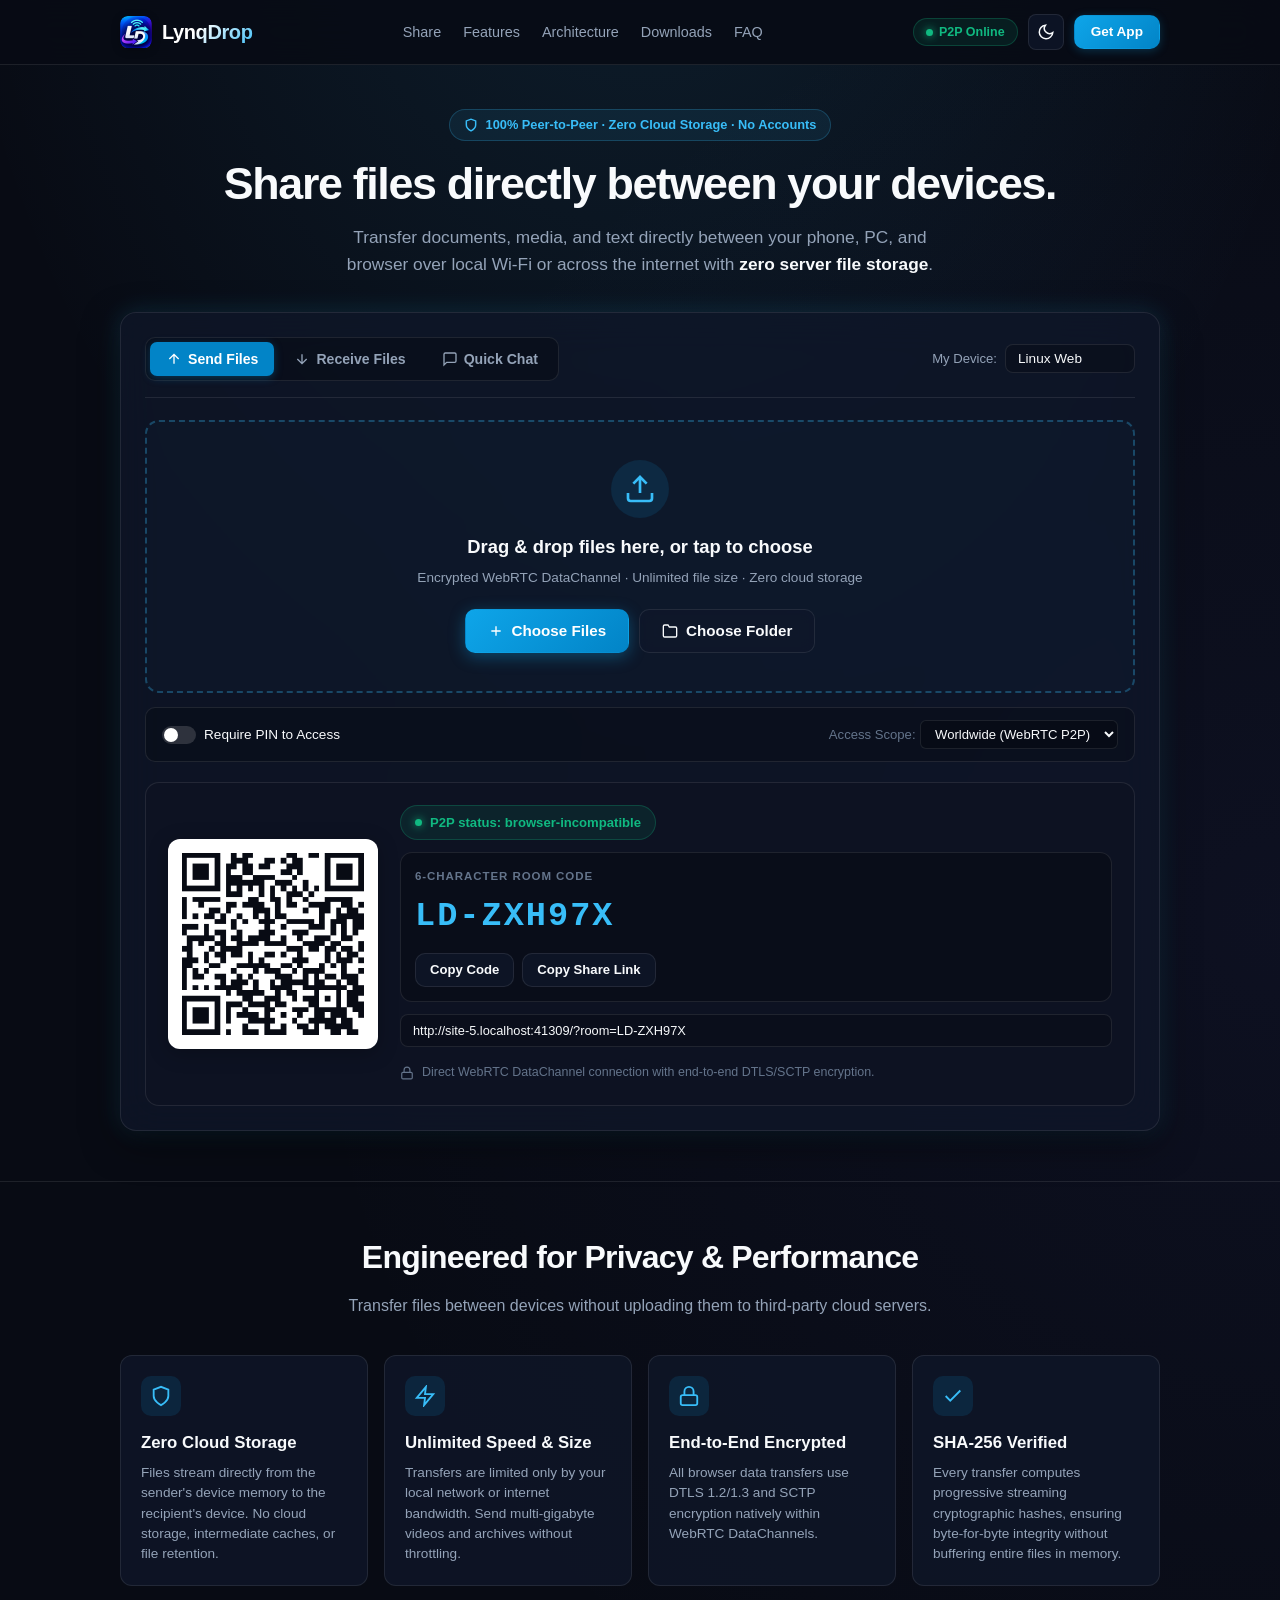
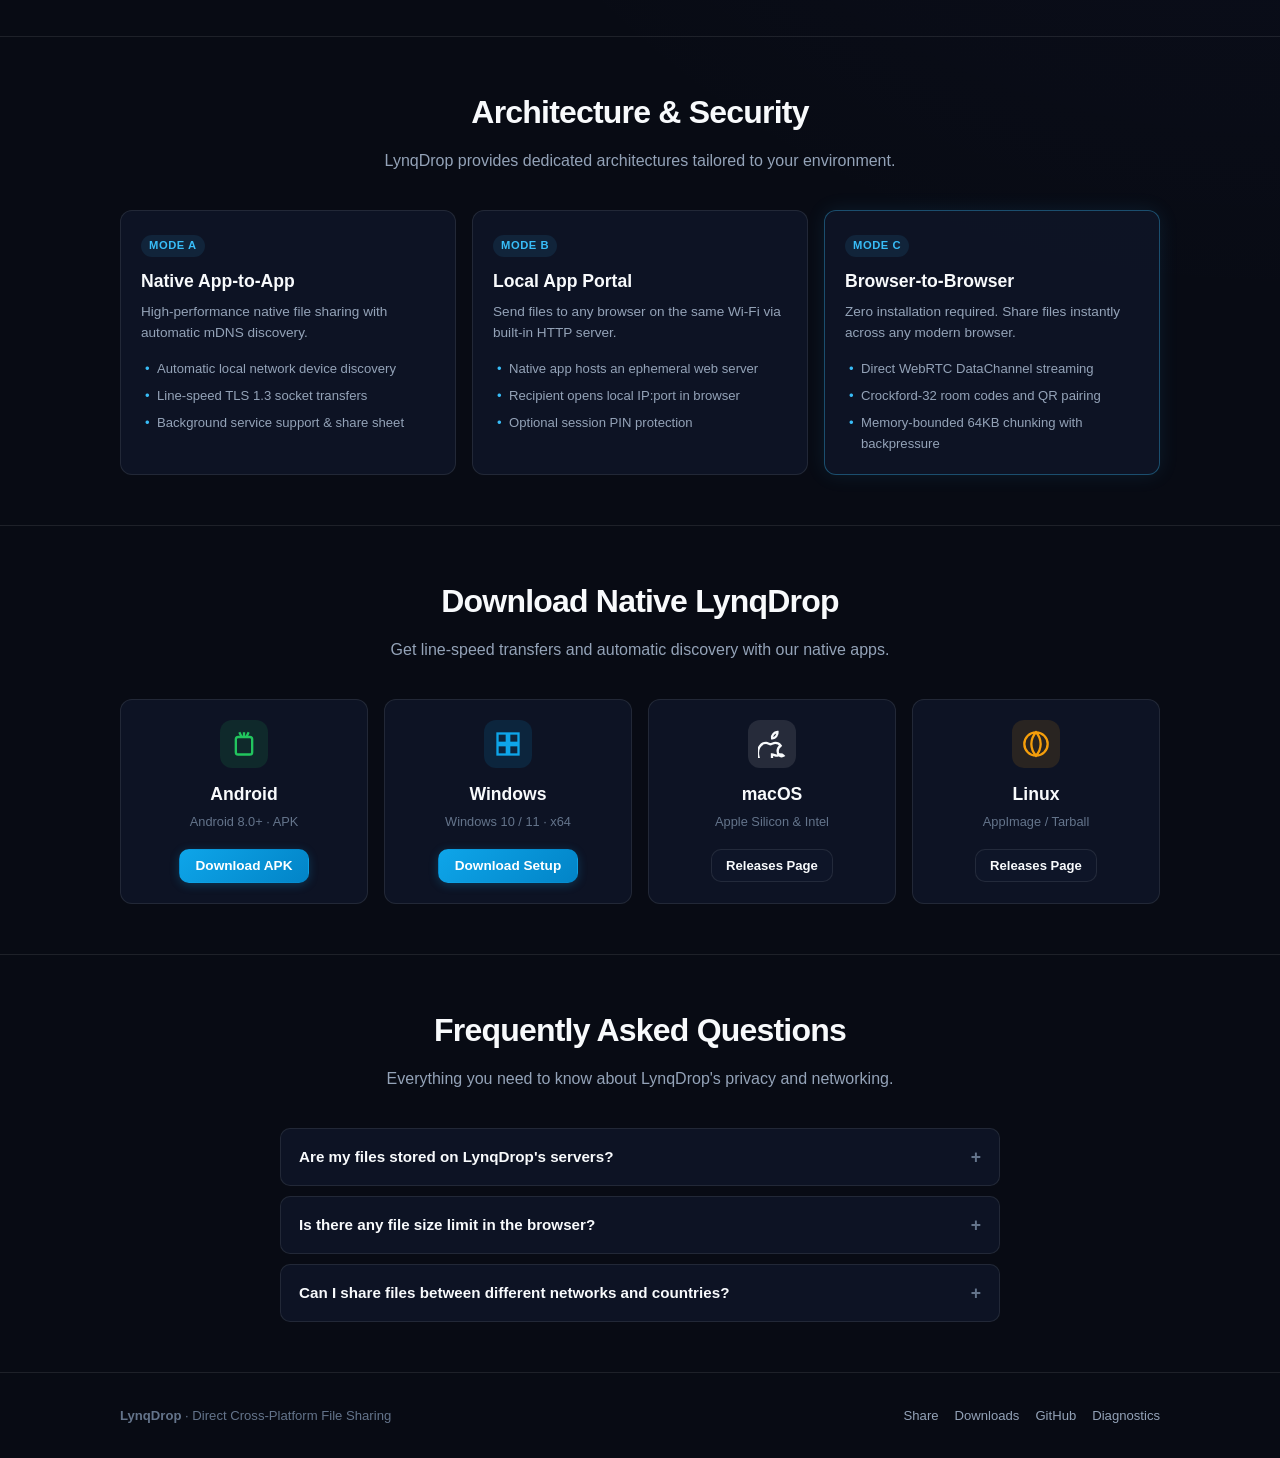
==== commit 95a4a759: "fix: responsive desktop WhatsApp Web framing and layout on PC v3.2.0" ====
--- a/website/index.html
+++ b/website/index.html
@@ -873,9 +873,9 @@
   </div>
 
   <!-- Scripts (Versioned for Instant Cache Busting) -->
-  <script src="./mqtt.min.js?v=3.1.0"></script>
+  <script src="./mqtt.min.js?v=3.2.0"></script>
   <script src="./peerjs.min.js?v=2.6.0"></script>
   <script src="./qrcode.min.js?v=2.7.4"></script>
-  <script src="./app.js?v=3.1.0"></script>
+  <script src="./app.js?v=3.2.0"></script>
 </body>
 </html>
--- a/website/style.css
+++ b/website/style.css
@@ -2240,12 +2240,7 @@
 
 body.in-live-room {
   overflow: hidden !important;
-  position: fixed !important;
   inset: 0 !important;
-  top: 0 !important;
-  left: 0 !important;
-  right: 0 !important;
-  bottom: 0 !important;
   width: 100vw !important;
   width: 100% !important;
   height: 100dvh !important;
@@ -2492,6 +2487,92 @@
 }
 
 /* =========================================================================
+   DESKTOP WHATSAPP WEB EXPERIENCE (Laptops, Tablets & PC Monitors)
+   ========================================================================= */
+@media (min-width: 769px) {
+  body.in-live-room {
+    background: radial-gradient(circle at 50% 30%, #15202b 0%, #0c1317 100%) !important;
+    display: flex !important;
+    align-items: center !important;
+    justify-content: center !important;
+  }
+
+  body.in-live-room #p2p-live-room {
+    position: fixed !important;
+    top: 50% !important;
+    left: 50% !important;
+    transform: translate(-50%, -50%) !important;
+    width: 92vw !important;
+    max-width: 1040px !important;
+    height: 92vh !important;
+    max-height: 860px !important;
+    border-radius: 16px !important;
+    border: 1px solid rgba(255, 255, 255, 0.1) !important;
+    box-shadow: 0 24px 70px rgba(0, 0, 0, 0.85), 0 0 0 1px rgba(0, 168, 132, 0.2) !important;
+    overflow: hidden !important;
+  }
+
+  body.in-live-room .live-room-topbar,
+  body.in-live-room .wa-topbar {
+    height: 62px !important;
+    min-height: 62px !important;
+    padding: 0 20px !important;
+    border-bottom: 1px solid rgba(255, 255, 255, 0.08) !important;
+    background: #202c33 !important;
+  }
+
+  body.in-live-room .peer-header-name {
+    font-size: 1.05rem !important;
+    max-width: 320px !important;
+  }
+
+  body.in-live-room .peer-header-status {
+    font-size: 0.78rem !important;
+    max-width: 300px !important;
+  }
+
+  body.in-live-room .room-identity-pill {
+    padding: 6px 14px !important;
+    font-size: 0.85rem !important;
+  }
+
+  body.in-live-room .chat-feed {
+    padding: 24px 32px !important;
+    gap: 12px !important;
+  }
+
+  body.in-live-room .chat-bubble {
+    max-width: 580px !important;
+    font-size: 0.95rem !important;
+  }
+
+  body.in-live-room .chat-input-bar,
+  body.in-live-room .wa-input-bar {
+    min-height: 64px !important;
+    padding: 10px 18px !important;
+    gap: 10px !important;
+    background: #202c33 !important;
+  }
+
+  body.in-live-room .chat-input-bar input#chat-text-input,
+  body.in-live-room .chat-input-bar .chat-textbox,
+  body.in-live-room .chat-input-bar .wa-textbox {
+    height: 44px !important;
+    font-size: 0.95rem !important;
+    border-radius: 22px !important;
+    padding: 0 18px !important;
+  }
+
+  body.in-live-room .chat-input-bar .btn-chat-icon,
+  body.in-live-room .chat-input-bar .btn-chat-send {
+    width: 42px !important;
+    height: 42px !important;
+    min-width: 42px !important;
+    min-height: 42px !important;
+  }
+}
+
+/* =========================================================================
    AUTHENTIC WHATSAPP-STYLE LIVE P2P CHAT THEME
    ========================================================================= */
 .whatsapp-chat-theme {
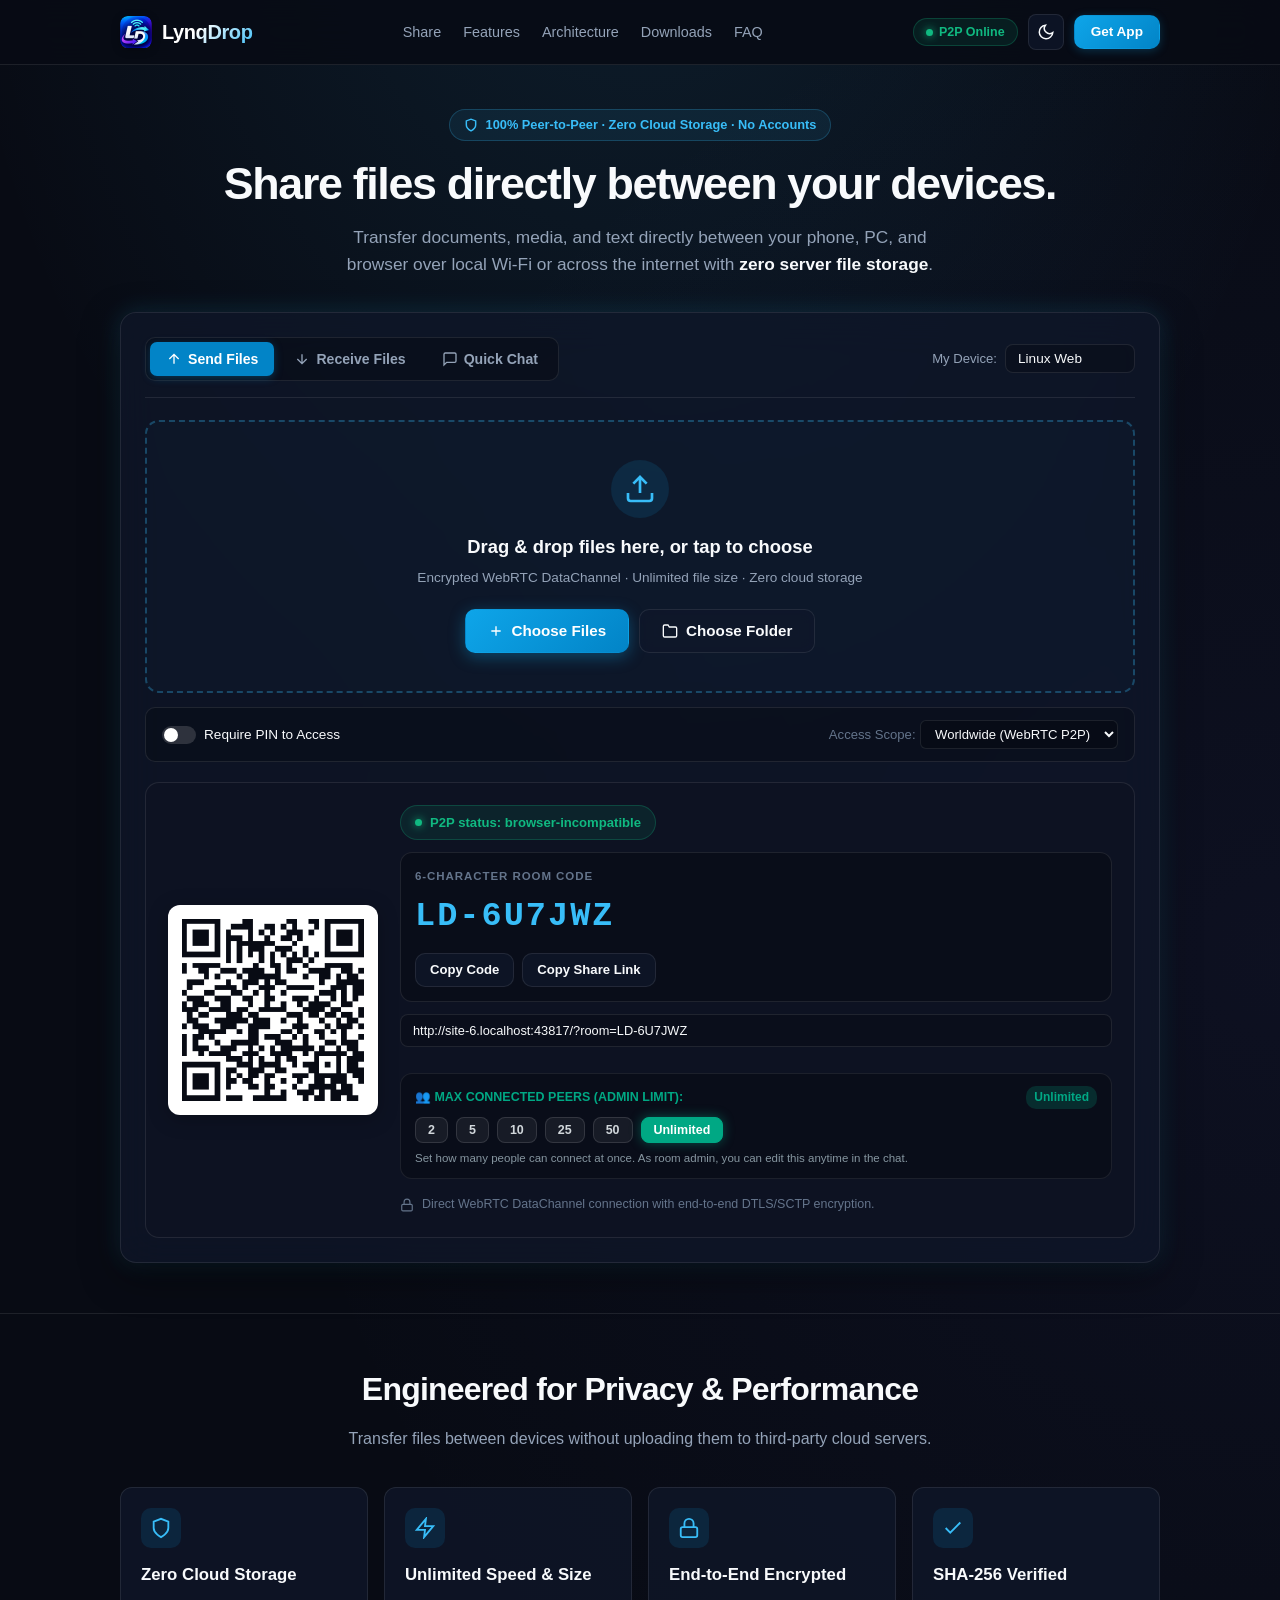
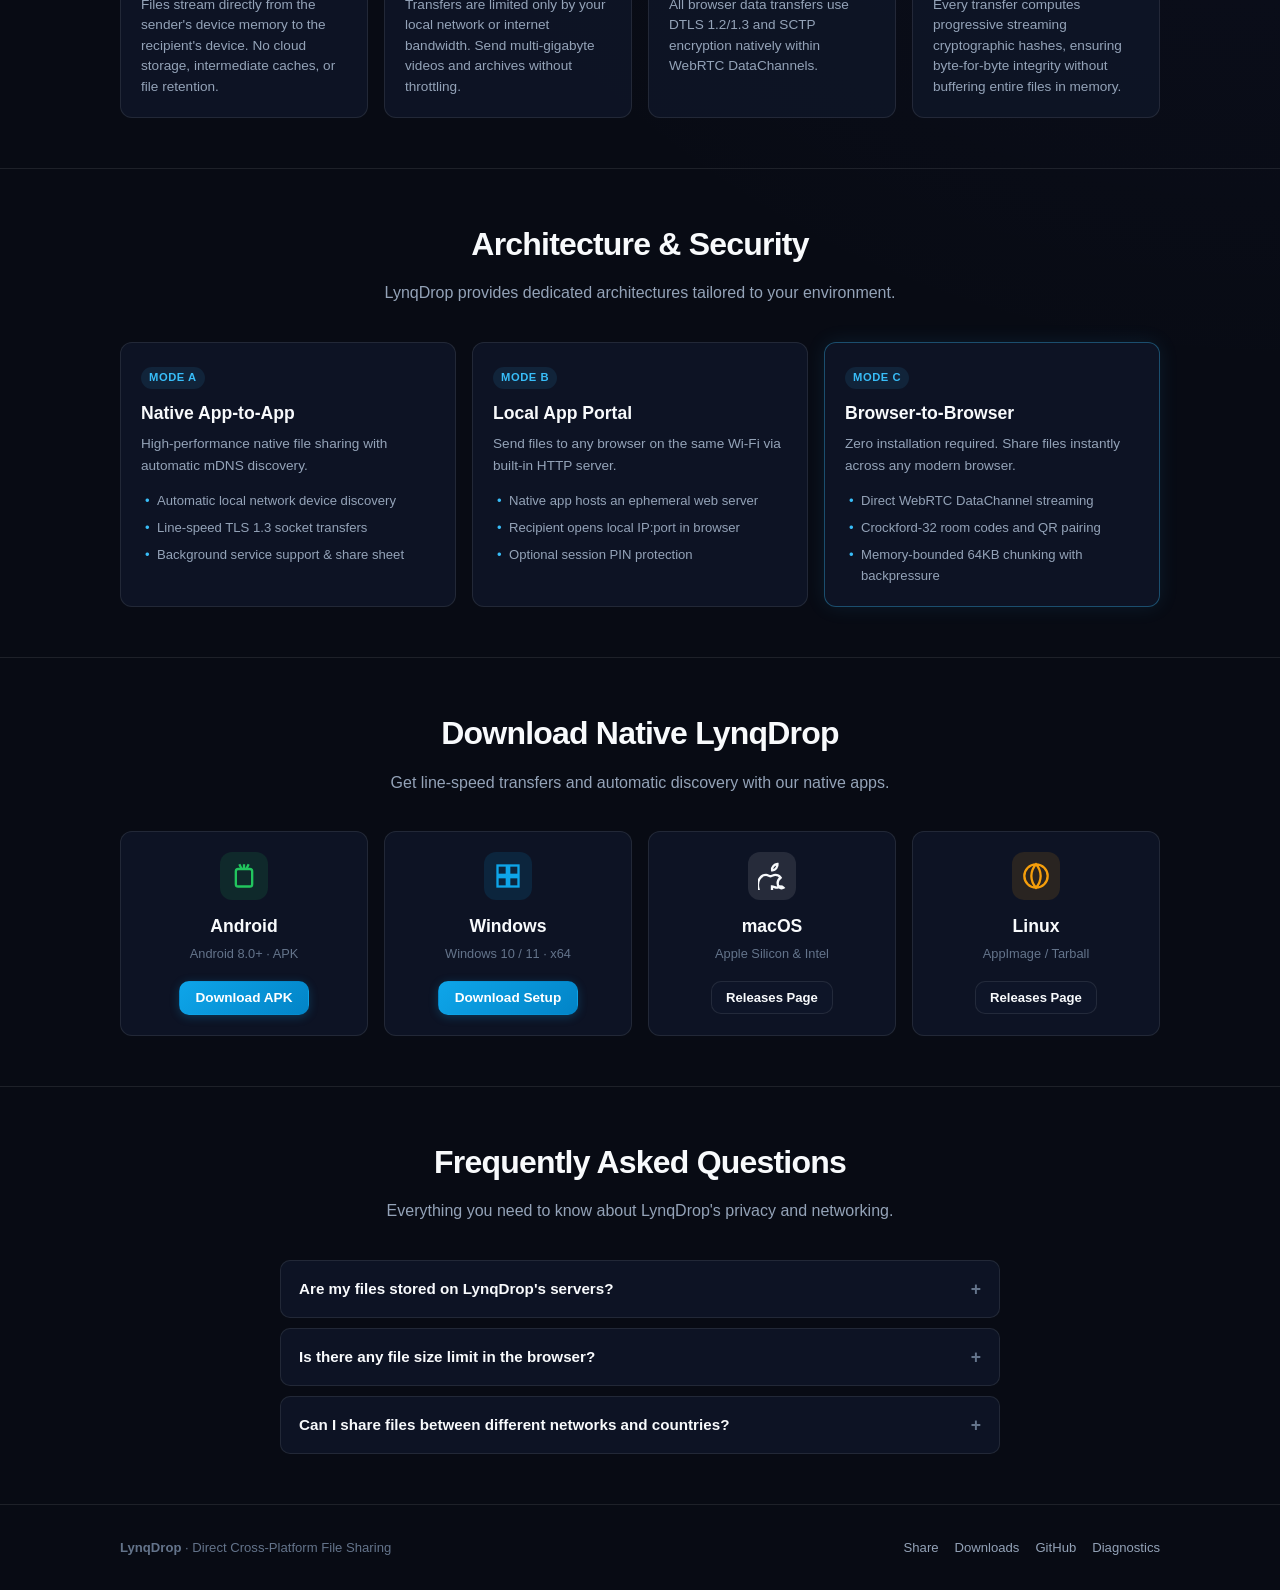
==== commit c69e7f19: "feat: multi-peer group chat, active in-screen presence tracking, room admin controls, and PC full-sc" ====
--- a/website/index.html
+++ b/website/index.html
@@ -23,7 +23,7 @@
   <link rel="manifest" href="./manifest.webmanifest">
   <meta name="theme-color" content="#080b14">
 
-  <link rel="stylesheet" href="./style.css?v=3.0.0">
+  <link rel="stylesheet" href="./style.css?v=3.3.0">
 
   <script type="application/ld+json">
   {
@@ -242,6 +242,23 @@
                   <input type="text" id="share-url-field" readonly class="share-url-textbox">
                 </div>
                 
+                <!-- Admin Participant Limit Selector -->
+                <div class="admin-room-limit-box">
+                  <div class="limit-box-header">
+                    <span class="limit-box-label">👥 MAX CONNECTED PEERS (ADMIN LIMIT):</span>
+                    <span id="current-limit-badge" class="limit-val-badge">Unlimited</span>
+                  </div>
+                  <div class="limit-pill-selector" id="admin-create-limit-pills">
+                    <button type="button" class="btn-limit-pill" data-limit="2">2</button>
+                    <button type="button" class="btn-limit-pill" data-limit="5">5</button>
+                    <button type="button" class="btn-limit-pill" data-limit="10">10</button>
+                    <button type="button" class="btn-limit-pill" data-limit="25">25</button>
+                    <button type="button" class="btn-limit-pill" data-limit="50">50</button>
+                    <button type="button" class="btn-limit-pill active" data-limit="0">Unlimited</button>
+                  </div>
+                  <div class="limit-note-text">Set how many people can connect at once. As room admin, you can edit this anytime in the chat.</div>
+                </div>
+                
                 <div class="security-notice">
                   <svg width="14" height="14" viewBox="0 0 24 24" fill="none" stroke="currentColor" stroke-width="2"><rect x="3" y="11" width="18" height="11" rx="2" ry="2"/><path d="M7 11V7a5 5 0 0 1 10 0v4"/></svg>
                   <span>Direct WebRTC DataChannel connection with end-to-end DTLS/SCTP encryption.</span>
@@ -614,6 +631,17 @@
             </div>
 
             <div class="wa-topbar-actions">
+              <!-- Live Presence Pill (Active In-Screen vs Minimized Count) -->
+              <div class="presence-counter-pill" id="live-presence-pill" title="Tap to view connected people and their active status">
+                <span class="presence-dot"></span>
+                <span id="online-count-badge">1 in screen</span>
+              </div>
+
+              <!-- Admin Settings Button (Visible only to Room Admin/Host) -->
+              <button type="button" class="btn-admin-pill" id="btn-admin-room-settings" title="Admin Settings: Change Participant Limit" style="display: none;">
+                <svg width="13" height="13" viewBox="0 0 24 24" fill="none" stroke="currentColor" stroke-width="2"><circle cx="12" cy="12" r="3"/><path d="M19.4 15a1.65 1.65 0 0 0 .33 1.82l.06.06a2 2 0 0 1 0 2.83 2 2 0 0 1-2.83 0l-.06-.06a1.65 1.65 0 0 0-1.82-.33 1.65 1.65 0 0 0-1 1.51V21a2 2 0 0 1-2 2 2 2 0 0 1-2-2v-.09A1.65 1.65 0 0 0 9 19.4a1.65 1.65 0 0 0-1.82.33l-.06.06a2 2 0 0 1-2.83 0 2 2 0 0 1 0-2.83l.06-.06a1.65 1.65 0 0 0 .33-1.82 1.65 1.65 0 0 0-1.51-1H3a2 2 0 0 1-2-2 2 2 0 0 1 2-2h.09A1.65 1.65 0 0 0 4.6 9a1.65 1.65 0 0 0-.33-1.82l-.06-.06a2 2 0 0 1 0-2.83 2 2 0 0 1 2.83 0l.06.06a1.65 1.65 0 0 0 1.82.33H9a1.65 1.65 0 0 0 1-1.51V3a2 2 0 0 1 2-2 2 2 0 0 1 2 2v.09a1.65 1.65 0 0 0 1 1.51 1.65 1.65 0 0 0 1.82-.33l.06-.06a2 2 0 0 1 2.83 0 2 2 0 0 1 0 2.83l-.06.06a1.65 1.65 0 0 0-.33 1.82V9a1.65 1.65 0 0 0 1.51 1H21a2 2 0 0 1 2 2 2 2 0 0 1-2 2h-.09a1.65 1.65 0 0 0-1.51 1z"/></svg>
+                <span>Limit</span>
+              </button>
               <div class="room-identity-pill" id="live-room-badge" title="Tap to Copy Room Code">
                 <span id="live-room-code-tag" class="room-code-tag">LD-------</span>
                 <button type="button" class="btn-icon-copy" id="btn-live-copy-link" title="Copy Room Invite Link">
@@ -816,6 +844,78 @@
     </div>
   </div>
 
+  <!-- Connected Participants & Active In-Screen Presence Modal -->
+  <div id="room-participants-modal" class="diagnostics-modal-backdrop" style="display: none;">
+    <div class="diagnostics-modal-content" style="max-width: 500px;">
+      <div class="diag-modal-header">
+        <div style="display: flex; align-items: center; gap: 8px;">
+          <span style="font-size: 1.25rem;">👥</span>
+          <h3>Room Participants</h3>
+        </div>
+        <button type="button" class="modal-close-btn" id="btn-close-participants-modal">&times;</button>
+      </div>
+      <div class="diag-modal-body">
+        <div style="display: flex; justify-content: space-between; align-items: center; margin-bottom: 12px; font-size: 0.82rem; color: #8696a0;">
+          <span id="participants-modal-summary">1 active in screen · 1 total</span>
+          <span id="participants-modal-limit-info" style="color: #00a884; font-weight: 600;">Limit: Unlimited</span>
+        </div>
+        <div id="participants-list-container" class="participants-list-container">
+          <!-- Dynamically populated roster item cards -->
+        </div>
+      </div>
+      <div class="diag-modal-footer">
+        <button type="button" class="btn-secondary-sm" id="btn-close-participants-footer">Close</button>
+      </div>
+    </div>
+  </div>
+
+  <!-- Room Admin Configuration Modal (Change limit while in room) -->
+  <div id="admin-settings-modal" class="diagnostics-modal-backdrop" style="display: none;">
+    <div class="diagnostics-modal-content" style="max-width: 480px;">
+      <div class="diag-modal-header">
+        <div style="display: flex; align-items: center; gap: 8px;">
+          <span style="font-size: 1.25rem;">👑</span>
+          <h3>Admin Room Controls</h3>
+        </div>
+        <button type="button" class="modal-close-btn" id="btn-close-admin-modal">&times;</button>
+      </div>
+      <div class="diag-modal-body">
+        <p style="font-size: 0.85rem; color: #8696a0; margin-bottom: 14px;">
+          As room admin, you can set or change how many people can join and connect simultaneously at any time.
+        </p>
+        <div class="admin-modal-limit-section">
+          <label style="font-size: 0.8rem; font-weight: 700; color: #00a884; display: block; margin-bottom: 8px;">
+            SET MAX CONNECTED PEERS:
+          </label>
+          <div class="limit-pill-selector" id="admin-modal-limit-pills">
+            <button type="button" class="btn-limit-pill" data-limit="2">2</button>
+            <button type="button" class="btn-limit-pill" data-limit="5">5</button>
+            <button type="button" class="btn-limit-pill" data-limit="10">10</button>
+            <button type="button" class="btn-limit-pill" data-limit="25">25</button>
+            <button type="button" class="btn-limit-pill" data-limit="50">50</button>
+            <button type="button" class="btn-limit-pill active" data-limit="0">Unlimited</button>
+          </div>
+        </div>
+        <div id="admin-limit-status-msg" style="margin-top: 12px; font-size: 0.82rem; color: #38bdf8;"></div>
+      </div>
+      <div class="diag-modal-footer">
+        <button type="button" class="btn-secondary-sm" id="btn-close-admin-footer">Done</button>
+      </div>
+    </div>
+  </div>
+
+  <!-- Room Full Rejection Modal -->
+  <div id="room-full-modal" class="room-ended-modal" style="display: none;">
+    <div class="ended-card">
+      <div class="ended-icon">🚫</div>
+      <h3>Room Limit Reached</h3>
+      <p id="room-full-reason">This room has reached its maximum participant limit set by the admin.</p>
+      <div style="display: flex; gap: 10px; justify-content: center; margin-top: 14px;">
+        <button type="button" class="btn-primary" onclick="window.location.href = window.location.origin">Return to Home</button>
+      </div>
+    </div>
+  </div>
+
 
   <!-- Real-Time Connection Diagnostics Modal -->
   <div class="diagnostics-modal-backdrop" id="connection-diagnostics-modal" style="display: none;">
@@ -873,9 +973,9 @@
   </div>
 
   <!-- Scripts (Versioned for Instant Cache Busting) -->
-  <script src="./mqtt.min.js?v=3.2.0"></script>
+  <script src="./mqtt.min.js?v=3.3.0"></script>
   <script src="./peerjs.min.js?v=2.6.0"></script>
   <script src="./qrcode.min.js?v=2.7.4"></script>
-  <script src="./app.js?v=3.2.0"></script>
+  <script src="./app.js?v=3.3.0"></script>
 </body>
 </html>
--- a/website/style.css
+++ b/website/style.css
@@ -2491,34 +2491,37 @@
    ========================================================================= */
 @media (min-width: 769px) {
   body.in-live-room {
-    background: radial-gradient(circle at 50% 30%, #15202b 0%, #0c1317 100%) !important;
-    display: flex !important;
-    align-items: center !important;
-    justify-content: center !important;
+    background: #0b141a !important;
+    overflow: hidden !important;
   }
 
   body.in-live-room #p2p-live-room {
     position: fixed !important;
-    top: 50% !important;
-    left: 50% !important;
-    transform: translate(-50%, -50%) !important;
-    width: 92vw !important;
-    max-width: 1040px !important;
-    height: 92vh !important;
-    max-height: 860px !important;
-    border-radius: 16px !important;
-    border: 1px solid rgba(255, 255, 255, 0.1) !important;
-    box-shadow: 0 24px 70px rgba(0, 0, 0, 0.85), 0 0 0 1px rgba(0, 168, 132, 0.2) !important;
+    top: 0 !important;
+    left: 0 !important;
+    right: 0 !important;
+    bottom: 0 !important;
+    width: 100vw !important;
+    max-width: 100vw !important;
+    height: 100dvh !important;
+    max-height: 100dvh !important;
+    border-radius: 0 !important;
+    border: none !important;
+    box-shadow: none !important;
     overflow: hidden !important;
+    transform: none !important;
+    display: flex !important;
+    flex-direction: column !important;
   }
 
   body.in-live-room .live-room-topbar,
   body.in-live-room .wa-topbar {
     height: 62px !important;
     min-height: 62px !important;
-    padding: 0 20px !important;
+    padding: 0 24px !important;
     border-bottom: 1px solid rgba(255, 255, 255, 0.08) !important;
     background: #202c33 !important;
+    width: 100% !important;
   }
 
   body.in-live-room .peer-header-name {
@@ -2536,21 +2539,33 @@
     font-size: 0.85rem !important;
   }
 
+  body.in-live-room .chat-feed-container {
+    width: 100% !important;
+    flex: 1 1 auto !important;
+    overflow-y: auto !important;
+    display: flex !important;
+    flex-direction: column !important;
+  }
+
   body.in-live-room .chat-feed {
+    width: 100% !important;
+    max-width: 1100px !important;
     padding: 24px 32px !important;
     gap: 12px !important;
+    margin: 0 auto !important;
   }
 
   body.in-live-room .chat-bubble {
-    max-width: 580px !important;
+    max-width: 650px !important;
     font-size: 0.95rem !important;
   }
 
   body.in-live-room .chat-input-bar,
   body.in-live-room .wa-input-bar {
+    width: 100% !important;
     min-height: 64px !important;
-    padding: 10px 18px !important;
-    gap: 10px !important;
+    padding: 10px 24px !important;
+    gap: 12px !important;
     background: #202c33 !important;
   }
 
@@ -3485,3 +3500,242 @@
   background: #000;
   outline: none;
 }
+
+
+/* =========================================================================
+   MULTI-PEER GROUP CHAT, ADMIN LIMITS & LIVE SCREEN PRESENCE
+   ========================================================================= */
+
+/* Admin Limit Box inside Sender Room Card */
+.admin-room-limit-box {
+  margin-top: 14px;
+  padding: 12px 14px;
+  background: rgba(0, 0, 0, 0.25);
+  border: 1px solid rgba(255, 255, 255, 0.08);
+  border-radius: 12px;
+  display: flex;
+  flex-direction: column;
+  gap: 8px;
+}
+
+.limit-box-header {
+  display: flex;
+  align-items: center;
+  justify-content: space-between;
+  font-size: 0.78rem;
+  font-weight: 700;
+  color: #8696a0;
+}
+
+.limit-box-label {
+  display: flex;
+  align-items: center;
+  gap: 6px;
+  color: #00a884;
+}
+
+.limit-val-badge {
+  background: rgba(0, 168, 132, 0.2);
+  color: #00a884;
+  padding: 2px 8px;
+  border-radius: 10px;
+  font-size: 0.75rem;
+  font-weight: 700;
+}
+
+.limit-pill-selector {
+  display: flex;
+  gap: 8px;
+  flex-wrap: wrap;
+}
+
+.btn-limit-pill {
+  background: rgba(255, 255, 255, 0.06);
+  border: 1px solid rgba(255, 255, 255, 0.12);
+  color: #d1d7db;
+  padding: 5px 12px;
+  border-radius: 8px;
+  font-size: 0.78rem;
+  font-weight: 600;
+  cursor: pointer;
+  transition: all 0.2s ease;
+}
+
+.btn-limit-pill:hover {
+  background: rgba(255, 255, 255, 0.12);
+  color: #fff;
+  border-color: rgba(255, 255, 255, 0.25);
+}
+
+.btn-limit-pill.active {
+  background: #00a884 !important;
+  border-color: #00a884 !important;
+  color: #fff !important;
+  box-shadow: 0 0 12px rgba(0, 168, 132, 0.45) !important;
+}
+
+.limit-note-text {
+  font-size: 0.72rem;
+  color: #8696a0;
+  line-height: 1.3;
+}
+
+/* Presence Counter Pill in Chat Topbar */
+.presence-counter-pill {
+  display: inline-flex;
+  align-items: center;
+  gap: 6px;
+  background: rgba(16, 185, 129, 0.12);
+  border: 1px solid rgba(16, 185, 129, 0.3);
+  padding: 4px 10px;
+  border-radius: 14px;
+  font-size: 0.75rem;
+  font-weight: 600;
+  color: #10b981;
+  cursor: pointer;
+  transition: all 0.2s ease;
+  white-space: nowrap;
+}
+
+.presence-counter-pill:hover {
+  background: rgba(16, 185, 129, 0.2);
+  border-color: #10b981;
+}
+
+.presence-dot {
+  width: 7px;
+  height: 7px;
+  border-radius: 50%;
+  background: #10b981;
+  box-shadow: 0 0 6px #10b981;
+  animation: pulsePresence 2s infinite;
+}
+
+@keyframes pulsePresence {
+  0% { transform: scale(0.95); box-shadow: 0 0 0 0 rgba(16, 185, 129, 0.7); }
+  70% { transform: scale(1.15); box-shadow: 0 0 0 6px rgba(16, 185, 129, 0); }
+  100% { transform: scale(0.95); box-shadow: 0 0 0 0 rgba(16, 185, 129, 0); }
+}
+
+/* Admin Limit Pill in Topbar */
+.btn-admin-pill {
+  display: inline-flex;
+  align-items: center;
+  gap: 5px;
+  background: rgba(234, 179, 8, 0.15);
+  border: 1px solid rgba(234, 179, 8, 0.35);
+  color: #eab308;
+  padding: 4px 8px;
+  border-radius: 12px;
+  font-size: 0.75rem;
+  font-weight: 600;
+  cursor: pointer;
+  transition: all 0.2s ease;
+}
+
+.btn-admin-pill:hover {
+  background: rgba(234, 179, 8, 0.25);
+  border-color: #eab308;
+  color: #fff;
+}
+
+/* Participant Roster List inside Modal */
+.participants-list-container {
+  display: flex;
+  flex-direction: column;
+  gap: 8px;
+  max-height: 380px;
+  overflow-y: auto;
+  padding-right: 4px;
+}
+
+.participant-item-card {
+  display: flex;
+  align-items: center;
+  justify-content: space-between;
+  padding: 10px 12px;
+  background: #111b21;
+  border: 1px solid rgba(255, 255, 255, 0.06);
+  border-radius: 10px;
+  gap: 10px;
+}
+
+.participant-left {
+  display: flex;
+  align-items: center;
+  gap: 10px;
+  min-width: 0;
+  flex: 1;
+}
+
+.participant-avatar-sm {
+  width: 34px;
+  height: 34px;
+  border-radius: 50%;
+  background: #2a3942;
+  display: flex;
+  align-items: center;
+  justify-content: center;
+  font-size: 1.1rem;
+  flex-shrink: 0;
+}
+
+.participant-details {
+  display: flex;
+  flex-direction: column;
+  overflow: hidden;
+  min-width: 0;
+}
+
+.participant-name-row {
+  display: flex;
+  align-items: center;
+  gap: 6px;
+}
+
+.participant-name {
+  font-size: 0.88rem;
+  font-weight: 600;
+  color: #e9edef;
+  white-space: nowrap;
+  overflow: hidden;
+  text-overflow: ellipsis;
+}
+
+.admin-crown-badge {
+  background: rgba(234, 179, 8, 0.2);
+  color: #eab308;
+  font-size: 0.65rem;
+  font-weight: 800;
+  padding: 1px 5px;
+  border-radius: 4px;
+  border: 1px solid rgba(234, 179, 8, 0.4);
+}
+
+.participant-device-os {
+  font-size: 0.72rem;
+  color: #8696a0;
+}
+
+.participant-status-tag {
+  display: inline-flex;
+  align-items: center;
+  gap: 5px;
+  font-size: 0.72rem;
+  font-weight: 600;
+  padding: 3px 8px;
+  border-radius: 12px;
+  flex-shrink: 0;
+}
+
+.participant-status-tag.active {
+  background: rgba(16, 185, 129, 0.15);
+  color: #10b981;
+  border: 1px solid rgba(16, 185, 129, 0.3);
+}
+
+.participant-status-tag.inactive {
+  background: rgba(134, 150, 160, 0.15);
+  color: #8696a0;
+  border: 1px solid rgba(134, 150, 160, 0.25);
+}
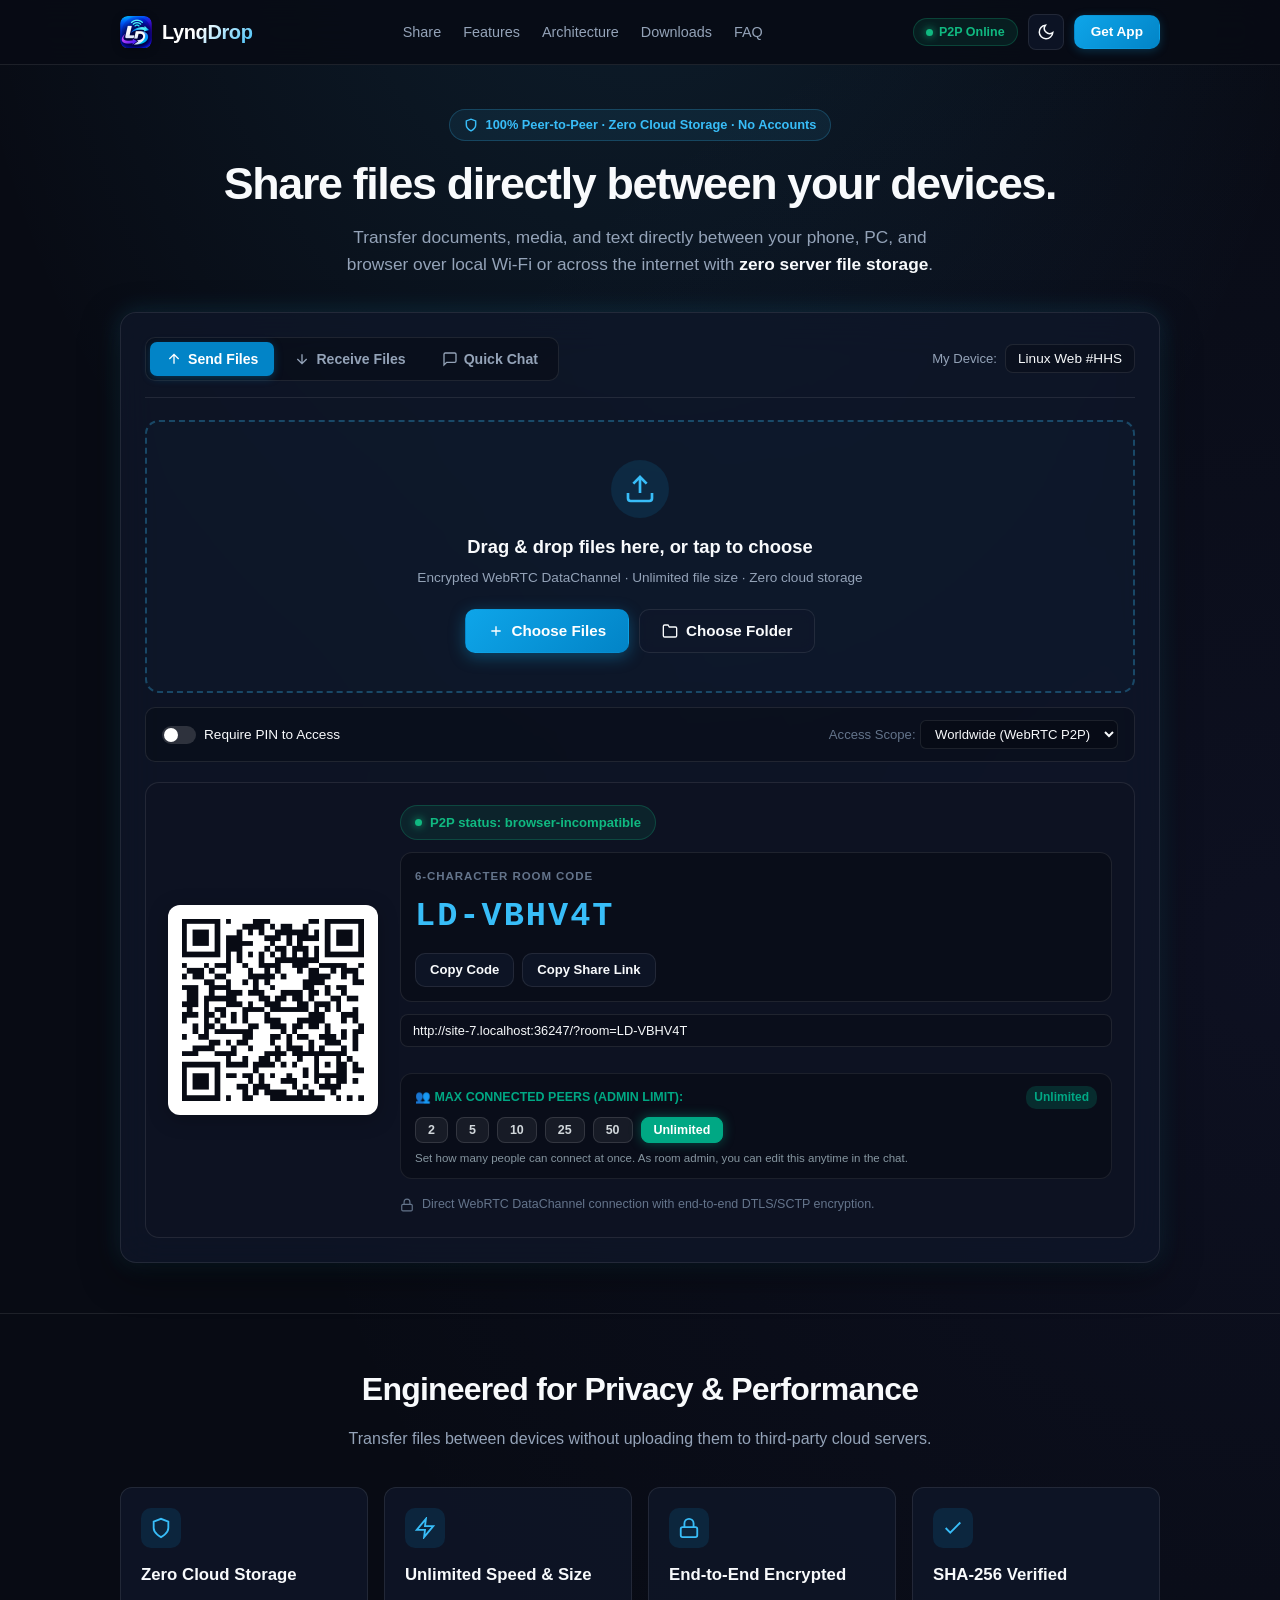
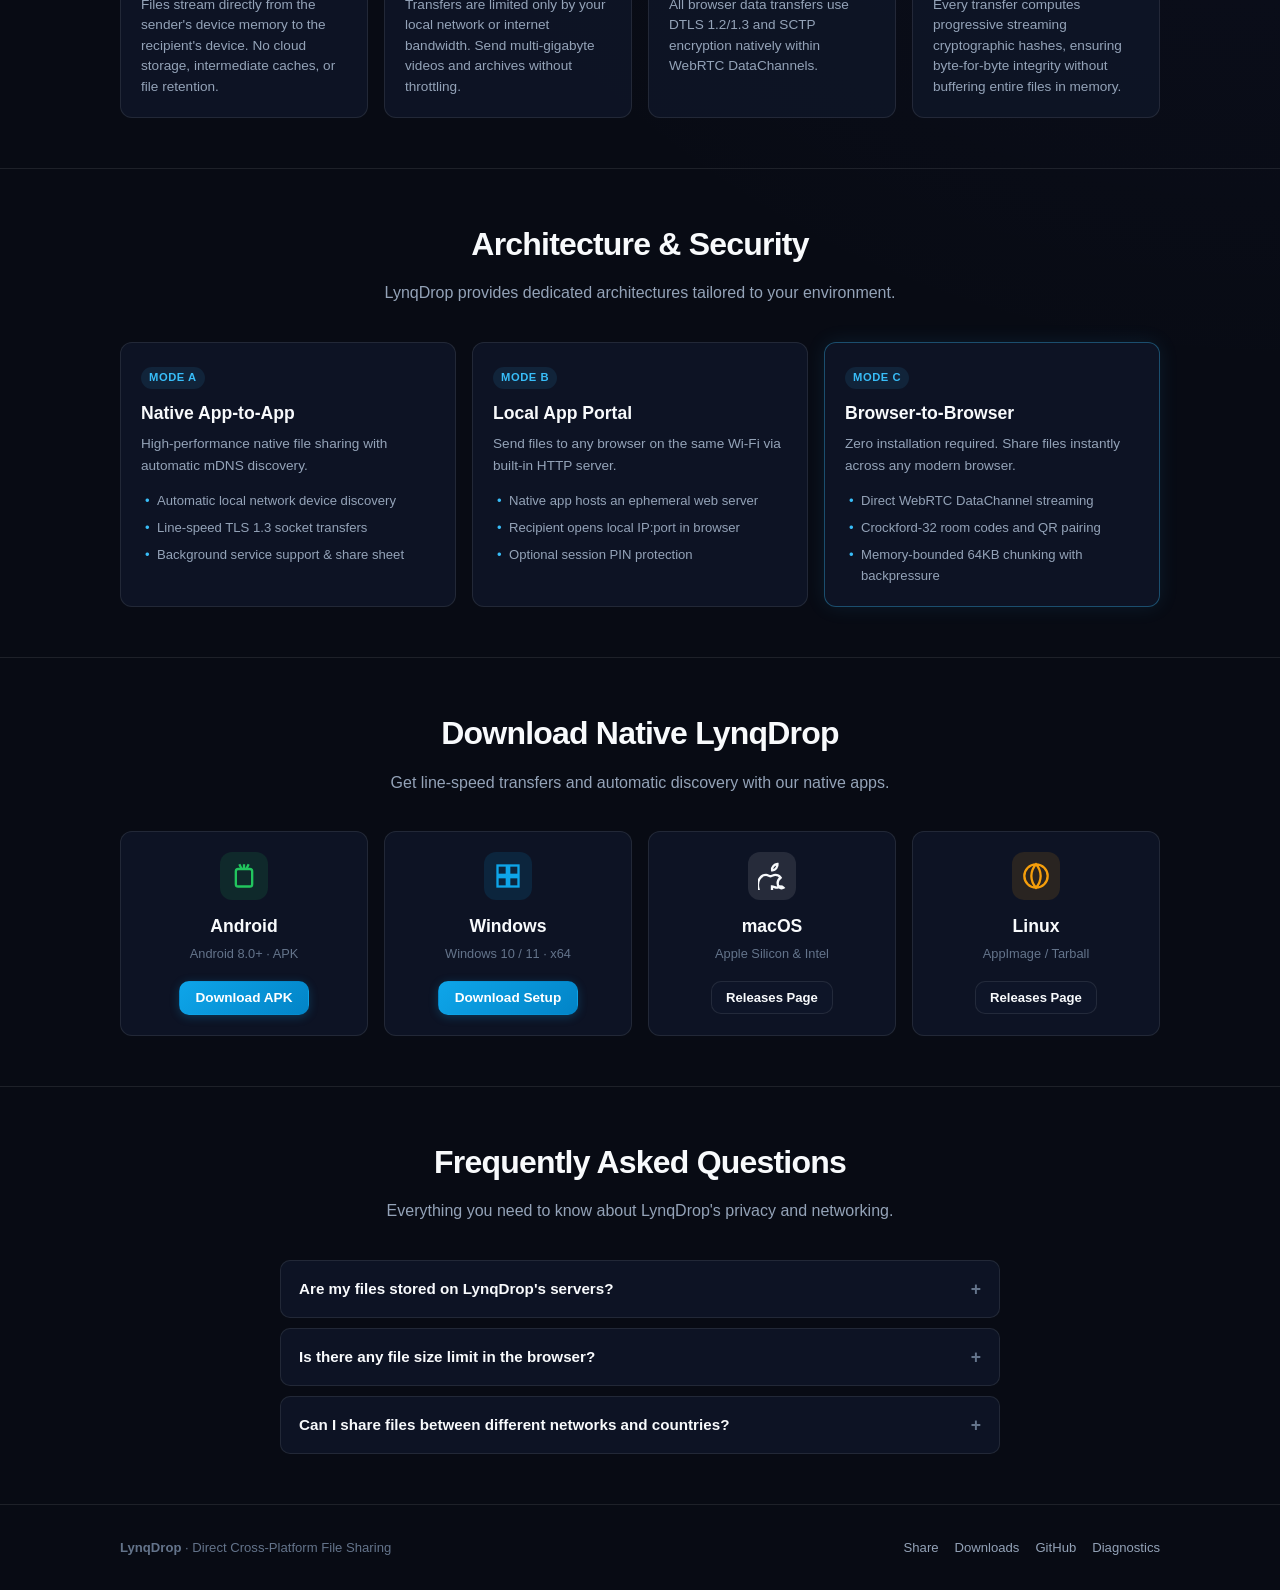
==== commit 77628c8c: "feat: folder zip compression, small files priority, parallel streaming, whatsapp download cards & al" ====
--- a/website/index.html
+++ b/website/index.html
@@ -23,7 +23,7 @@
   <link rel="manifest" href="./manifest.webmanifest">
   <meta name="theme-color" content="#080b14">
 
-  <link rel="stylesheet" href="./style.css?v=3.3.0">
+  <link rel="stylesheet" href="./style.css?v=3.4.0">
 
   <script type="application/ld+json">
   {
@@ -631,6 +631,12 @@
             </div>
 
             <div class="wa-topbar-actions">
+              <!-- User Profile Name Pill (Click to customize display name) -->
+              <button type="button" class="btn-edit-name-pill" id="btn-open-edit-name" title="Click to customize your display name">
+                <svg width="12" height="12" viewBox="0 0 24 24" fill="none" stroke="currentColor" stroke-width="2"><path d="M12 20h9"/><path d="M16.5 3.5a2.121 2.121 0 0 1 3 3L7 19l-4 1 1-4L16.5 3.5z"/></svg>
+                <span id="topbar-my-name-display">Name</span>
+              </button>
+
               <!-- Live Presence Pill (Active In-Screen vs Minimized Count) -->
               <div class="presence-counter-pill" id="live-presence-pill" title="Tap to view connected people and their active status">
                 <span class="presence-dot"></span>
@@ -916,6 +922,35 @@
     </div>
   </div>
 
+  <!-- Edit Display Name Modal -->
+  <div id="edit-name-modal" class="diagnostics-modal-backdrop" style="display: none;">
+    <div class="diagnostics-modal-content" style="max-width: 440px;">
+      <div class="diag-modal-header">
+        <div style="display: flex; align-items: center; gap: 8px;">
+          <span style="font-size: 1.2rem;">✏️</span>
+          <h3>Edit Your Display Name</h3>
+        </div>
+        <button type="button" class="modal-close-btn" id="btn-close-edit-name">&times;</button>
+      </div>
+      <div class="diag-modal-body">
+        <p style="font-size: 0.85rem; color: #8696a0; margin-bottom: 12px;">
+          Choose a name that other participants in the room will see on your messages and files:
+        </p>
+        <div style="margin-bottom: 14px;">
+          <input type="text" id="input-edit-profile-name" class="chat-textbox" maxlength="30" placeholder="Enter your name (e.g. Tanmoy, Laptop, etc.)" style="width: 100%; height: 42px; font-size: 0.95rem;">
+        </div>
+        <div style="display: flex; justify-content: space-between; align-items: center; font-size: 0.78rem; color: #8696a0;">
+          <span>Default: <strong id="default-device-name-preview">Device #XY12</strong></span>
+          <button type="button" class="btn-link" id="btn-reset-default-name" style="font-size: 0.76rem; color: #00a884; cursor: pointer;">Reset Default</button>
+        </div>
+      </div>
+      <div class="diag-modal-footer">
+        <button type="button" class="btn-secondary-sm" id="btn-cancel-edit-name">Cancel</button>
+        <button type="button" class="btn-primary-sm" id="btn-save-profile-name">Save Name</button>
+      </div>
+    </div>
+  </div>
+
 
   <!-- Real-Time Connection Diagnostics Modal -->
   <div class="diagnostics-modal-backdrop" id="connection-diagnostics-modal" style="display: none;">
@@ -973,9 +1008,10 @@
   </div>
 
   <!-- Scripts (Versioned for Instant Cache Busting) -->
-  <script src="./mqtt.min.js?v=3.3.0"></script>
+  <script src="./jszip.min.js?v=3.4.0"></script>
+  <script src="./mqtt.min.js?v=3.4.0"></script>
   <script src="./peerjs.min.js?v=2.6.0"></script>
   <script src="./qrcode.min.js?v=2.7.4"></script>
-  <script src="./app.js?v=3.3.0"></script>
+  <script src="./app.js?v=3.4.0"></script>
 </body>
 </html>
--- a/website/style.css
+++ b/website/style.css
@@ -3739,3 +3739,150 @@
   color: #8696a0;
   border: 1px solid rgba(134, 150, 160, 0.25);
 }
+
+/* =========================================================================
+   Top Bar Edit Name Pill & WhatsApp File Downloading Cards
+   ========================================================================= */
+.btn-edit-name-pill {
+  display: inline-flex;
+  align-items: center;
+  gap: 6px;
+  background: rgba(255, 255, 255, 0.08);
+  border: 1px solid rgba(255, 255, 255, 0.15);
+  border-radius: 14px;
+  padding: 4px 10px;
+  color: #e9edef;
+  font-size: 0.78rem;
+  font-weight: 600;
+  cursor: pointer;
+  transition: all 0.2s ease;
+  white-space: nowrap;
+}
+.btn-edit-name-pill:hover {
+  background: rgba(0, 168, 132, 0.2);
+  border-color: #00a884;
+  color: #00a884;
+}
+
+/* WhatsApp-Style File Downloading Bubble */
+.wa-download-card {
+  display: flex;
+  align-items: center;
+  gap: 12px;
+  background: rgba(32, 44, 51, 0.85);
+  border-radius: 10px;
+  padding: 10px 14px;
+  min-width: 260px;
+  max-width: 380px;
+}
+.wa-dl-spinner-wrap {
+  position: relative;
+  width: 44px;
+  height: 44px;
+  flex-shrink: 0;
+  display: flex;
+  align-items: center;
+  justify-content: center;
+}
+.wa-dl-svg {
+  width: 44px;
+  height: 44px;
+  transform: rotate(-90deg);
+}
+.wa-dl-bg {
+  fill: none;
+  stroke: rgba(255, 255, 255, 0.12);
+  stroke-width: 3.5;
+}
+.wa-dl-fill {
+  fill: none;
+  stroke: #00a884;
+  stroke-width: 3.5;
+  stroke-linecap: round;
+  transition: stroke-dashoffset 0.15s ease, stroke-dasharray 0.15s ease;
+}
+.wa-dl-icon {
+  position: absolute;
+  font-size: 1.1rem;
+  color: #00a884;
+  display: flex;
+  align-items: center;
+  justify-content: center;
+}
+.wa-dl-meta-info {
+  flex: 1;
+  display: flex;
+  flex-direction: column;
+  gap: 4px;
+  overflow: hidden;
+}
+.wa-dl-filename {
+  font-size: 0.88rem;
+  font-weight: 600;
+  color: #e9edef;
+  white-space: nowrap;
+  overflow: hidden;
+  text-overflow: ellipsis;
+}
+.wa-dl-status-text {
+  font-size: 0.74rem;
+  color: #8696a0;
+  white-space: nowrap;
+}
+.wa-dl-bar-track {
+  width: 100%;
+  height: 4px;
+  background: rgba(255, 255, 255, 0.1);
+  border-radius: 2px;
+  overflow: hidden;
+  margin-top: 2px;
+}
+.wa-dl-bar-fill {
+  height: 100%;
+  background: linear-gradient(90deg, #00a884, #25d366);
+  border-radius: 2px;
+  transition: width 0.15s ease;
+}
+.wa-file-badge {
+  display: inline-block;
+  padding: 1px 6px;
+  border-radius: 4px;
+  font-size: 0.65rem;
+  font-weight: 800;
+  letter-spacing: 0.05em;
+  text-transform: uppercase;
+  margin-right: 6px;
+}
+.badge-pdf { background: rgba(239, 68, 68, 0.2); color: #f87171; border: 1px solid rgba(239, 68, 68, 0.3); }
+.badge-img { background: rgba(168, 85, 247, 0.2); color: #c084fc; border: 1px solid rgba(168, 85, 247, 0.3); }
+.badge-video { background: rgba(6, 182, 212, 0.2); color: #22d3ee; border: 1px solid rgba(6, 182, 212, 0.3); }
+.badge-audio { background: rgba(234, 179, 8, 0.2); color: #facc15; border: 1px solid rgba(234, 179, 8, 0.3); }
+.badge-archive { background: rgba(249, 115, 22, 0.2); color: #fb923c; border: 1px solid rgba(249, 115, 22, 0.3); }
+.badge-doc { background: rgba(59, 130, 246, 0.2); color: #60a5fa; border: 1px solid rgba(59, 130, 246, 0.3); }
+
+/* WhatsApp Zipped Folder Download Card */
+.wa-zip-card {
+  border: 1px solid rgba(249, 115, 22, 0.35) !important;
+  background: rgba(30, 41, 59, 0.85) !important;
+  padding: 10px 14px !important;
+}
+.btn-zip-download {
+  background: linear-gradient(135deg, #f97316, #ea580c) !important;
+  color: #ffffff !important;
+  font-weight: 700 !important;
+  font-size: 0.82rem !important;
+  padding: 6px 14px !important;
+  border-radius: 6px !important;
+  text-decoration: none !important;
+  display: inline-flex !important;
+  align-items: center !important;
+  gap: 6px !important;
+  box-shadow: 0 2px 8px rgba(234, 88, 12, 0.4) !important;
+  transition: all 0.15s ease !important;
+  flex-shrink: 0 !important;
+}
+.btn-zip-download:hover {
+  background: linear-gradient(135deg, #fb923c, #f97316) !important;
+  transform: translateY(-1px) !important;
+}
+
